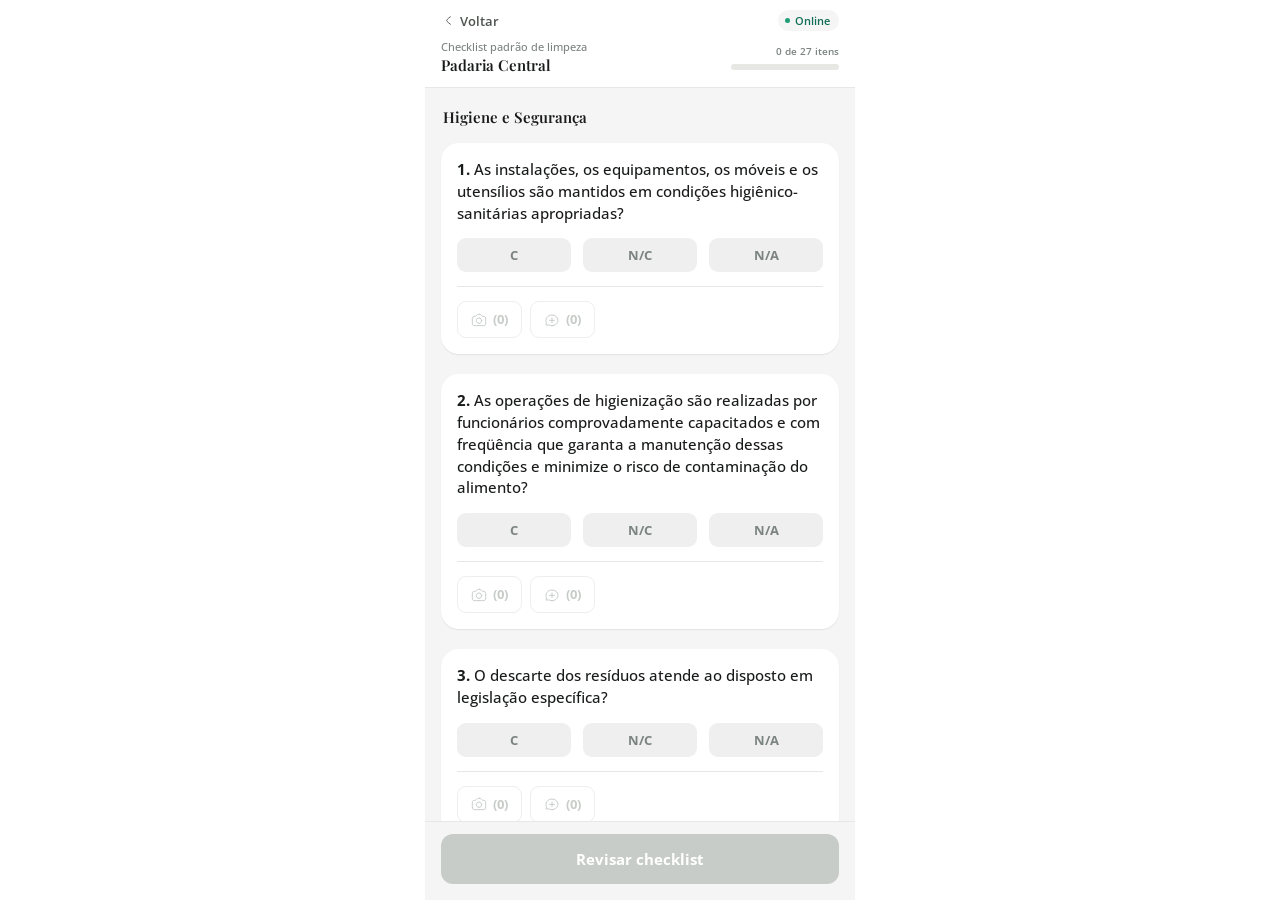
==== checklist.html @ 1e417db9 "Refactor header behavior and styling Refactor header to be an overlay that hides on scroll down and " ====
<!DOCTYPE html>
<html lang="pt-BR">
<head>
<meta charset="UTF-8">
<meta name="viewport" content="width=device-width, initial-scale=1.0, maximum-scale=1.0, user-scalable=no, viewport-fit=cover">
<title>Checklist de inspeção técnica</title>
<link rel="preconnect" href="https://fonts.googleapis.com">
<link href="https://fonts.googleapis.com/css2?family=Open+Sans:wght@400;500;600;700;800&family=Playfair+Display:wght@500;600;700&display=swap" rel="stylesheet">
<style>
  :root{
    --green-900:#0F6E56;
    --green-800:#0F6E56;
    --green-700:#1D9E75;
    --green-600:#1D9E75;
    --green-100:#e3f2ec;
    --green-50:#f5f5f5;
    --red-700:#b3352f;
    --red-100:#fbe4e2;
    --red-50:#fdf2f1;
    --ink-900:#181b19;
    --ink-700:#4d534f;
    --ink-500:#7c8480;
    --ink-300:#c7ccc8;
    --line:#e7e8e4;
    --paper:#f5f5f5;
    --card:#ffffff;
    --radius-lg:18px;
    --radius-md:12px;
    --radius-sm:9px;
    --shadow-card:0 1px 2px rgba(24,27,25,0.05), 0 1px 1px rgba(24,27,25,0.03);
  }
  *{box-sizing:border-box;}
  html,body{ height:100%; }
  body{
    margin:0;
    background:#ffffff;
    font-family:'Open Sans',sans-serif;
    color:var(--ink-900);
    display:flex;
    justify-content:center;
  }
  svg.icon{ display:block; flex-shrink:0; }
  button{ font-family:'Open Sans',sans-serif; cursor:pointer; }

  .app{
    width:100%;
    max-width:430px;
    height:100dvh;
    background:var(--paper);
    display:flex;
    flex-direction:column;
    position:relative;
    overflow:hidden;
  }

  /* ---------- header: cabeçalho único, em overlay sobre a área rolável.
     Esconde (desliza pra fora) ao rolar pra baixo, reaparece ao rolar pra
     cima ou perto do topo. Por ser overlay (não um item do flexbox), quando
     ele soma, a área de perguntas ganha aquele espaço de volta de verdade —
     não é só um efeito visual. O preenchimento (padding-top) da área rolável
     é ajustado via JS pra bater com a altura real do cabeçalho. ---------- */
  .header{
    position:absolute; top:0; left:0; right:0; z-index:15;
    background:var(--card); border-bottom:1px solid var(--line);
    padding:calc(env(safe-area-inset-top, 0px) + 10px) 16px 12px;
    transform:translateY(0);
    transition:transform .25s ease;
  }
  .header.hidden{ transform:translateY(-100%); }
  .header-top{ display:flex; align-items:center; justify-content:space-between; margin-bottom:8px; }
  .back{ display:flex; align-items:center; gap:4px; font-size:13px; font-weight:600; color:var(--ink-700); }
  .status{ display:flex; align-items:center; gap:5px; background:var(--green-50); padding:3px 9px 3px 7px; border-radius:100px; font-size:11px; font-weight:600; color:var(--green-800); }
  .dot{ width:5px; height:5px; border-radius:50%; background:var(--green-600); }
  .header-title-row{ display:flex; align-items:center; justify-content:space-between; gap:14px; }
  .header-title-col{ min-width:0; }
  .header-meta{ font-size:11px; color:var(--ink-500); margin:0 0 1px; font-weight:500; }
  .header-client{ font-family:'Playfair Display',serif; font-size:15px; font-weight:600; margin:0; letter-spacing:-0.1px; color:var(--ink-900); white-space:nowrap; overflow:hidden; text-overflow:ellipsis; }
  .header-progress-col{ width:108px; flex-shrink:0; display:flex; flex-direction:column; align-items:flex-end; gap:6px; }
  .progress-label{ font-size:10px; font-weight:600; color:var(--ink-500); white-space:nowrap; }
  .progress-track{ width:100%; height:6px; border-radius:100px; background:var(--line); overflow:hidden; }
  .progress-fill{ height:100%; border-radius:100px; background:var(--green-600); transition:width .35s ease; }

  /* ---------- body (scroll area) ---------- */
  .body{ flex:1; overflow-y:auto; padding:16px 16px 24px; -webkit-overflow-scrolling:touch; scroll-behavior:smooth; }

  /* ---------- cabeçalho de tópico/categoria ---------- */
  .category-header{
    display:flex; align-items:center; gap:8px;
    font-family:'Playfair Display',serif; font-size:15px; font-weight:600; color:var(--ink-900);
    margin:36px 2px 16px;
    padding-top:22px;
    border-top:1px solid var(--line);
    scroll-margin-top:16px;
  }
  .category-header:first-child{ margin-top:12px; padding-top:0; border-top:none; }
  .category-dot{ width:6px; height:6px; border-radius:50%; background:var(--green-600); flex-shrink:0; }
  .category-count{ margin-left:auto; font-size:11.5px; font-weight:600; color:var(--ink-500); }

  /* ---------- question card ---------- */
  .q-card{ background:var(--card); border-radius:var(--radius-lg); box-shadow:var(--shadow-card); margin-bottom:20px; padding:16px; scroll-margin-top:14px; transition:box-shadow .2s ease; }
  .q-card.answered{ box-shadow:0 1px 2px rgba(24,27,25,0.05), 0 1px 1px rgba(24,27,25,0.03); }
  .q-text{ font-size:14.5px; font-weight:500; line-height:1.5; margin:0 0 14px; color:var(--ink-900); }
  .q-text b{ font-weight:700; }

  .answer-row{ display:flex; gap:12px; margin-bottom:14px; }
  .answer-btn{
    flex:1; border:none; border-radius:var(--radius-sm); background:#EFEFEF; color:var(--ink-500);
    font-size:13px; font-weight:700; padding:8px 6px; text-align:center; transition:background .15s ease, color .15s ease;
  }
  .answer-btn:active{ opacity:.85; }
  .answer-btn.selected.ans-c{ background:var(--green-600); color:#fff; }
  .answer-btn.selected.ans-nc{ background:var(--red-700); color:#fff; }
  .answer-btn.selected.ans-na{ background:var(--ink-900); color:#fff; }

  .qa-divider{ border-top:1px solid var(--line); margin-bottom:14px; }

  .qa-actions{ display:flex; align-items:center; gap:8px; }
  .qa-btn{
    display:flex; align-items:center; gap:6px; border:1px solid var(--line); border-radius:var(--radius-sm);
    background:#fff; color:var(--ink-700); padding:9px 13px; font-size:12.5px; font-weight:700;
  }
  .qa-btn:active:not(:disabled){ border-color:var(--green-600); }
  .qa-btn:disabled{ color:var(--ink-300); border-color:#eee; cursor:not-allowed; }
  .qa-btn.active{ border-color:var(--green-600); background:var(--green-50); color:var(--green-800); }
  .qa-btn .qa-pencil{ color:var(--green-700); margin-left:2px; display:flex; align-items:center; }
  .qa-btn.plan-toggle-btn.active{ border-color:var(--green-600); background:var(--green-600); color:#fff; }
  .qa-btn.plan-toggle-btn.active .qa-pencil{ color:#fff; }

  /* ---------- painel de fotos ---------- */
  .photo-panel{ margin-top:14px; }
  .photo-row{ display:flex; align-items:center; gap:8px; flex-wrap:wrap; }
  .photo-add-tile{
    width:56px; height:56px; border-radius:10px; border:1.5px dashed var(--green-600); background:transparent;
    color:var(--green-700); display:flex; align-items:center; justify-content:center; flex-shrink:0;
  }
  .photo-add-tile:active{ background:var(--green-50); }
  .photo-thumb{ width:56px; height:56px; border-radius:10px; position:relative; overflow:hidden; background:linear-gradient(135deg, #cfd8d3, #9fb0a8); display:flex; align-items:center; justify-content:center; color:rgba(255,255,255,0.85); flex-shrink:0; }
  .photo-thumb .remove-photo{ position:absolute; top:3px; right:3px; width:18px; height:18px; border-radius:50%; background:rgba(15,20,18,0.75); border:none; color:#fff; display:flex; align-items:center; justify-content:center; cursor:pointer; padding:0; }

  /* ---------- painel de comentário ---------- */
  .comment-panel{ margin-top:14px; }
  .comment-label{ font-size:13px; font-weight:600; color:var(--ink-900); margin:0 0 8px; }
  .field-wrap{ position:relative; }
  textarea.comment-input{
    width:100%; min-height:110px; resize:vertical; border:1px solid var(--line); border-radius:var(--radius-md);
    padding:14px 16px 50px; font-family:'Open Sans',sans-serif; font-size:14px; line-height:1.5; color:var(--ink-900);
    background:#fff;
  }
  textarea.comment-input::placeholder{ color:var(--ink-500); }
  textarea.comment-input:focus{ outline:none; border-color:var(--green-600); background:var(--green-50); }
  .field-actions-row{ position:absolute; left:10px; right:10px; bottom:10px; display:flex; justify-content:flex-end; }
  .comment-mic-btn{
    width:36px; height:36px; border-radius:50%; border:none; background:#EFEFEF; color:var(--ink-700);
    display:flex; align-items:center; justify-content:center; flex-shrink:0; box-shadow:0 1px 2px rgba(24,27,25,0.08);
  }
  .comment-mic-btn.recording{ background:var(--green-600); color:#fff; animation:pulse 1.1s ease-in-out infinite; }
  @keyframes pulse{ 0%,100%{ box-shadow:0 0 0 0 rgba(29,158,117,.35); } 50%{ box-shadow:0 0 0 7px rgba(29,158,117,0); } }
  .listening{ font-size:12px; color:var(--green-600); margin:8px 2px 0; display:flex; align-items:center; gap:5px; }
  .listening span.wave{ width:5px; height:5px; border-radius:50%; background:var(--green-600); animation:blink 1s infinite ease-in-out; }
  @keyframes blink{ 0%,100%{ opacity:.3; } 50%{ opacity:1; } }

  .comment-actions-row{ display:flex; gap:10px; margin-top:12px; }
  .comment-actions-row button{ flex:1; padding:12px; border-radius:var(--radius-sm); font-size:13.5px; font-weight:700; }
  .comment-clear-btn, .photo-cancel-btn{ border:1px solid var(--line); background:#fff; color:var(--ink-700); }
  .comment-save-btn, .photo-save-btn{ border:none; background:var(--green-600); color:#fff; }
  .comment-save-btn:disabled, .photo-save-btn:disabled{ background:var(--ink-300); cursor:not-allowed; }

  /* ---------- gerar plano de ação (botão com toque de IA) ---------- */
  .plan-generate-link{
    position:relative; display:flex; align-items:center; justify-content:center; gap:8px; width:100%;
    border:1px solid transparent; border-radius:var(--radius-sm);
    background:
      linear-gradient(#fff, #fff) padding-box,
      linear-gradient(120deg, var(--green-600), var(--green-100), var(--green-600)) border-box;
    background-size: 100% 100%, 220% 220%;
    color:var(--green-700); font-size:13.5px; font-weight:700; padding:13px 16px; margin-top:14px;
    animation: ai-border-shift 4s ease-in-out infinite;
  }
  .plan-generate-link:active{
    background:
      linear-gradient(var(--green-50), var(--green-50)) padding-box,
      linear-gradient(120deg, var(--green-600), var(--green-100), var(--green-600)) border-box;
  }
  @keyframes ai-border-shift{
    0%, 100%{ background-position: 0 0, 0% 50%; }
    50%{ background-position: 0 0, 100% 50%; }
  }
  .plan-generate-link .ai-sparkle{
    display:flex; flex-shrink:0; color:var(--green-600);
    animation: ai-sparkle-pulse 1.8s ease-in-out infinite;
  }
  @keyframes ai-sparkle-pulse{
    0%, 100%{ transform:scale(1) rotate(0deg); opacity:1; }
    50%{ transform:scale(1.2) rotate(12deg); opacity:.7; }
  }

  /* ---------- resumo do plano confirmado ---------- */
  .plan-summary{ display:flex; align-items:center; gap:10px; background:var(--card); border:1px solid var(--line); border-radius:var(--radius-md); padding:12px 14px; margin-top:14px; }
  .plan-summary-icon{ width:36px; height:36px; border-radius:10px; background:var(--green-700); color:#fff; display:flex; align-items:center; justify-content:center; flex-shrink:0; }
  .plan-summary-text{ flex:1; min-width:0; }
  .plan-summary-title{ font-size:13.5px; font-weight:700; color:var(--ink-900); margin:0; }
  .plan-summary-desc{ font-size:12px; color:var(--ink-500); font-style:italic; margin:2px 0 0; overflow:hidden; text-overflow:ellipsis; white-space:nowrap; }
  .plan-edit-link{ border:none; background:transparent; color:var(--green-700); font-size:13px; font-weight:700; padding:4px; flex-shrink:0; }

  .empty-hint{ text-align:center; color:var(--ink-500); font-size:13px; padding:40px 20px; line-height:1.6; }

  /* ---------- footer ---------- */
  .footer{ flex-shrink:0; padding:12px 16px calc(env(safe-area-inset-bottom, 0px) + 16px); background:var(--paper); border-top:1px solid var(--line); }
  .review-btn{ width:100%; padding:15px; border:none; border-radius:12px; background:var(--green-900); color:#fff; font-size:15px; font-weight:700; }
  .review-btn:disabled{ background:var(--ink-300); color:#fff; cursor:not-allowed; }

  /* ---------- tela de revisão do checklist ---------- */
  .review-overlay{ position:absolute; inset:0; z-index:20; background:var(--paper); display:flex; flex-direction:column; }
  .review-header{ background:var(--green-900); padding:calc(env(safe-area-inset-top, 0px) + 12px) 16px 14px; flex-shrink:0; }
  .review-header-top{ display:flex; align-items:center; gap:8px; margin-bottom:10px; }
  .review-back{ display:flex; align-items:center; gap:4px; border:none; background:transparent; color:rgba(255,255,255,0.85); font-size:13px; font-weight:600; padding:4px 4px 4px 0; }
  .review-title{ font-family:'Playfair Display',serif; font-size:17px; font-weight:600; color:#fff; margin:0; }
  .review-stats{ display:flex; gap:8px; flex-wrap:nowrap; margin-top:8px; overflow-x:auto; -webkit-overflow-scrolling:touch; scrollbar-width:none; }
  .review-stats::-webkit-scrollbar{ display:none; }
  .review-stat{ background:rgba(255,255,255,0.16); color:#fff; font-size:11px; font-weight:600; padding:4px 9px; border-radius:100px; flex-shrink:0; white-space:nowrap; }
  .review-body{ flex:1; min-height:0; overflow-y:auto; padding:16px; -webkit-overflow-scrolling:touch; }

  .review-unanswered-banner{ display:flex; align-items:center; gap:12px; background:var(--card); color:var(--ink-900); border-radius:var(--radius-md); padding:14px; margin-bottom:24px; box-shadow:var(--shadow-card); }
  .review-unanswered-banner .banner-icon{ width:34px; height:34px; border-radius:50%; background:var(--green-50); color:var(--green-700); display:flex; align-items:center; justify-content:center; flex-shrink:0; }
  .review-unanswered-banner .banner-text{ flex:1; min-width:0; }
  .review-unanswered-banner .banner-title{ font-size:13.5px; font-weight:400; color:var(--ink-900); margin:0 0 2px; line-height:1.4; }
  .review-unanswered-banner .banner-link{ border:none; background:transparent; color:var(--green-700); font-weight:700; font-size:12.5px; padding:0; text-decoration:underline; }

  .review-card{ background:var(--card); border-radius:var(--radius-lg); box-shadow:var(--shadow-card); padding:18px 18px; margin-bottom:18px; cursor:pointer; transition:box-shadow .15s ease; }
  .review-card:active{ box-shadow:none; }
  .review-card.review-card-unanswered{ box-shadow:none; background:#eef0ee; }
  .review-card.review-card-unanswered .review-q-text{ color:var(--ink-500); }
  .review-card-top{ display:flex; align-items:flex-start; justify-content:space-between; gap:10px; }
  .review-q-text{ font-size:13.5px; font-weight:500; line-height:1.5; color:var(--ink-900); margin:0; flex:1; min-width:0; }
  .review-q-text b{ font-weight:700; }
  .review-q-text.clamp{
    display:-webkit-box;
    -webkit-line-clamp:2;
    -webkit-box-orient:vertical;
    overflow:hidden;
  }
  .review-badge{ font-size:11px; font-weight:700; padding:4px 10px; border-radius:100px; flex-shrink:0; white-space:nowrap; }
  .review-badge-c{ background:var(--green-600); color:#fff; }
  .review-badge-nc{ background:var(--red-700); color:#fff; }
  .review-badge-na{ background:var(--ink-900); color:#fff; }
  .review-badge-none{ background:var(--ink-300); color:#fff; }
  .review-photo-row{ display:flex; gap:6px; margin-top:10px; flex-wrap:wrap; }
  .review-photo-thumb{ width:44px; height:44px; border-radius:8px; background-size:cover; background-position:center; flex-shrink:0; }
  .review-comment-text{ font-size:12.5px; color:var(--ink-700); font-style:italic; margin:10px 0 0; line-height:1.5; }
  .review-plan-missing{ margin-top:10px; padding:10px 12px; background:var(--green-50); border-radius:var(--radius-sm); font-size:12.5px; color:var(--ink-700); }

  .review-footer{ padding:12px 16px calc(env(safe-area-inset-bottom, 0px) + 14px); border-top:1px solid var(--line); background:var(--card); flex-shrink:0; }
  .review-generate-btn{ width:100%; padding:15px; border:none; border-radius:12px; background:var(--green-700); color:#fff; font-size:15px; font-weight:700; display:flex; align-items:center; justify-content:center; gap:8px; }

  /* ---------- loading do plano de ação / relatório ---------- */
  .plan-loading{ display:flex; align-items:center; gap:9px; margin-top:14px; padding:14px 16px; background:#fff; border:1px solid var(--line); border-radius:var(--radius-md); }
  .plan-loading .spinner{ width:15px; height:15px; flex-shrink:0; border-radius:50%; border:2px solid var(--green-100); border-top-color:var(--green-600); animation:spin .8s linear infinite; }
  .plan-loading .sparkle{ display:flex; flex-shrink:0; color:var(--green-600); }
  .plan-loading span{ font-size:13.5px; font-weight:600; color:var(--green-800); }
  @keyframes spin{ to{ transform:rotate(360deg); } }

  /* ---------- bottom sheet do plano de ação (reaproveitado) ---------- */
  .sheet-overlay{ position:absolute; inset:0; background:rgba(10,20,15,0.45); display:flex; align-items:flex-end; z-index:30; }
  .sheet-panel{ background:var(--card); width:100%; max-height:86%; border-radius:20px 20px 0 0; display:flex; flex-direction:column; box-shadow:0 -6px 28px rgba(0,0,0,0.18); animation:sheet-up .22s ease-out; overflow:hidden; }
  @keyframes sheet-up{ from{ transform:translateY(28px); opacity:.5; } to{ transform:translateY(0); opacity:1; } }
  .sheet-handle{ width:36px; height:4px; background:rgba(255,255,255,0.4); border-radius:2px; margin:0 auto 12px; flex-shrink:0; }
  .sheet-header{ display:flex; flex-direction:column; padding:10px 16px 16px; background:var(--green-900); flex-shrink:0; }
  .sheet-header-row{ display:flex; align-items:flex-start; justify-content:space-between; }
  .sheet-header-actions{ display:flex; align-items:center; gap:6px; flex-shrink:0; }
  .sheet-title-wrap{ display:flex; align-items:center; gap:10px; min-width:0; }
  .sheet-title-col{ min-width:0; }
  .sheet-title{ font-family:'Playfair Display',serif; font-weight:600; font-size:16px; color:#fff; margin:0; }
  .sheet-icon-box{ display:flex; align-items:center; justify-content:center; color:#fff; flex-shrink:0; }
  .sheet-q-sub{ font-size:12px; color:rgba(255,255,255,0.78); margin:4px 0 0; overflow:hidden; text-overflow:ellipsis; white-space:nowrap; }
  .sheet-close{ border:none; background:rgba(255,255,255,0.18); color:#fff; width:32px; height:32px; border-radius:50%; display:flex; align-items:center; justify-content:center; flex-shrink:0; }
  .sheet-close:active{ background:rgba(255,255,255,0.3); }
  .sheet-delete-btn{ border:none; background:var(--red-50); color:var(--red-700); width:32px; height:32px; border-radius:50%; display:flex; align-items:center; justify-content:center; flex-shrink:0; }
  .sheet-delete-btn:active{ background:var(--red-100); }
  .sheet-steps{ display:flex; align-items:center; padding:14px 16px 4px; flex-shrink:0; }
  .sheet-back-row{ padding:10px 16px 0; flex-shrink:0; }
  .step-content{ animation: step-fade-in .28s ease; }
  @keyframes step-fade-in{
    from{ opacity:0; transform:translateX(10px); }
    to{ opacity:1; transform:translateX(0); }
  }
  .step-circle{
    width:20px; height:20px; border-radius:50%; flex-shrink:0; display:flex; align-items:center; justify-content:center;
    border:2px solid var(--line); background:#fff; color:transparent; transition:all .2s ease;
  }
  .step-circle.current{ border-color:var(--green-600); }
  .step-circle.current::after{ content:''; width:8px; height:8px; border-radius:50%; background:var(--green-600); }
  .step-circle.done{ border-color:var(--green-600); background:var(--green-600); color:#fff; }
  .step-connector{ flex:1; height:2px; background:var(--line); margin:0 4px; }
  .step-connector.done{ background:var(--green-600); }
  .sheet-body{ padding:16px; overflow-y:auto; -webkit-overflow-scrolling:touch; }
  .sheet-footer{ padding:12px 16px calc(env(safe-area-inset-bottom, 0px) + 12px); border-top:1px solid var(--line); flex-shrink:0; background:var(--card); }

  .sheet-loading{ display:flex; flex-direction:column; align-items:center; gap:14px; padding:36px 20px 24px; text-align:center; }
  .sheet-loading .spinner-lg{ width:28px; height:28px; border-radius:50%; border:3px solid var(--green-100); border-top-color:var(--green-600); animation:spin .8s linear infinite; }
  .sheet-loading p{ font-size:13.5px; color:var(--ink-700); margin:0; line-height:1.5; }
  .report-loading{ flex:1; display:flex; flex-direction:column; align-items:center; justify-content:center; gap:14px; text-align:center; }
  .report-loading .spinner-lg{ width:28px; height:28px; border-radius:50%; border:3px solid var(--green-100); border-top-color:var(--green-600); animation:spin .8s linear infinite; }
  .report-loading p{ font-size:13.5px; color:var(--ink-700); margin:0; }

  .plan-field{ margin-bottom:16px; }
  .plan-label{ display:block; font-size:12.5px; font-weight:600; color:var(--ink-700); margin-bottom:6px; }
  .plan-field-label-row{ display:flex; align-items:center; justify-content:space-between; gap:8px; margin-bottom:6px; }
  .plan-field-label-row .plan-label{ margin-bottom:0; }
  .plan-ai-badge{ display:inline-flex; align-items:center; gap:4px; font-size:10px; font-weight:600; color:var(--green-700); background:var(--green-50); padding:5px 11px; border-radius:100px; white-space:nowrap; flex-shrink:0; }
  .plan-ai-badge svg{ flex-shrink:0; }
  .plan-ai-badge.edited{ color:var(--ink-500); background:#EFEFEF; }
  textarea.plan-input{ width:100%; min-height:96px; resize:vertical; border:1px solid var(--line); border-radius:var(--radius-md); padding:12px 14px; font-family:'Open Sans',sans-serif; font-size:14px; line-height:1.6; color:var(--ink-900); background:#fff; transition:background .15s ease, border-color .15s ease; }
  textarea.plan-input.ai-suggested{ background:var(--green-50); }
  textarea.plan-input:focus{ outline:none; border-color:var(--green-600); }
  .plan-restore{ display:inline-flex; align-items:center; gap:5px; border:none; background:transparent; color:var(--green-700); font-size:12.5px; font-weight:700; padding:0; margin:-8px 0 16px; }
  /* ---------- seletor "quem será responsável" (etapa 2 do plano de ação) ---------- */
  /* ---------- select "quem será responsável" (etapa 2 do plano de ação) ---------- */
  .plan-select-wrap{ position:relative; }
  .plan-select{
    width:100%; appearance:none; -webkit-appearance:none; -moz-appearance:none;
    border:1px solid var(--line); border-radius:14px; background:#fff;
    padding:14px 42px 14px 16px; font-family:'Open Sans',sans-serif; font-size:14px;
    color:var(--ink-900); font-weight:500; cursor:pointer;
  }
  .plan-select:required:invalid{ color:var(--ink-500); }
  .plan-select:focus{ outline:none; border-color:var(--green-600); }
  .plan-select-chevron{ position:absolute; right:14px; top:50%; transform:translateY(-50%); pointer-events:none; color:var(--ink-700); display:flex; }

  .plan-dates{ display:flex; flex-direction:column; gap:12px; margin-bottom:2px; }
  .plan-date-field{ width:100%; }
  .date-input-wrap{ position:relative; width:100%; }
  input.date-input{ width:100%; box-sizing:border-box; height:44px; border:1px solid var(--line); border-radius:var(--radius-sm); padding:0 40px 0 12px; background:#fff; font-family:'Open Sans',sans-serif; font-size:14px; color:var(--ink-900); }
  input.date-input::placeholder{ color:var(--ink-500); }
  input.date-input:focus{ outline:none; border-color:var(--green-600); }
  .date-input-wrap svg{ position:absolute; right:12px; top:50%; transform:translateY(-50%); color:var(--ink-500); pointer-events:none; }
  .plan-warning{ font-size:12px; color:var(--red-700); margin:10px 0 0; }
  .plan-btn{ width:100%; padding:12px; border-radius:var(--radius-sm); font-size:13.5px; font-weight:700; border:1px solid var(--line); background:#fff; color:var(--ink-700); }
  .plan-btn.plan-confirm{ border:none; background:var(--green-600); color:#fff; }
  .plan-btn:disabled{ opacity:.45; cursor:not-allowed; }
  .plan-actions-row{ display:flex; align-items:center; gap:10px; }
  .plan-actions-row .plan-btn{ width:auto; flex:1; }
  .plan-actions-row .step-back-link{ flex:0 0 auto; }
  .plan-btn.plan-delete{ display:flex; align-items:center; justify-content:center; gap:6px; border:1px solid var(--red-700); color:var(--red-700); background:transparent; }
  .plan-btn.plan-delete:active{ background:transparent; }
  .step-back-link{ display:flex; align-items:center; gap:4px; border:none; background:transparent; color:var(--ink-700); font-size:13px; font-weight:600; padding:11px 4px; flex-shrink:0; }

  /* ---------- modal genérico ---------- */
  .modal-overlay{ position:absolute; inset:0; background:rgba(10,20,15,0.45); display:flex; align-items:center; justify-content:center; padding:20px; z-index:45; }
  .modal-card{ background:var(--card); border-radius:var(--radius-lg); padding:20px; width:100%; max-width:320px; }
  .modal-title{ font-family:'Playfair Display',serif; font-size:16px; font-weight:700; margin:0 0 8px; }
  .modal-text{ font-size:13.5px; color:var(--ink-700); line-height:1.5; margin:0 0 18px; }
  .modal-actions{ display:flex; gap:10px; }
  .modal-actions button{ flex:1; padding:11px; border-radius:var(--radius-sm); font-size:13.5px; font-weight:700; border:1px solid var(--line); background:#fff; color:var(--ink-700); }
  .modal-actions .btn-danger{ border:none; background:var(--red-700); color:#fff; }

  /* ---------- modal de itens pendentes (bottom sheet, mesmo padrão do sheet de plano de ação) ---------- */
  .pending-overlay{ position:absolute; inset:0; background:rgba(10,20,15,0.45); display:flex; align-items:flex-end; justify-content:center; z-index:50; }
  .pending-card{ background:var(--card); width:100%; border-radius:22px 22px 0 0; padding:20px; box-shadow:0 -6px 28px rgba(0,0,0,0.18); animation:sheet-up .22s ease-out; }
  .pending-list-wrap{ max-height:180px; overflow-y:auto; margin:0 0 16px; border:1px solid var(--line); border-radius:var(--radius-sm); -webkit-overflow-scrolling:touch; }
  .pending-list-item{ padding:10px 12px; border-bottom:1px solid var(--line); font-size:12.5px; line-height:1.45; color:var(--ink-700); }
  .pending-list-item:last-child{ border-bottom:none; }
  .pending-list-item b{ color:var(--ink-900); font-weight:700; }
  .pending-actions{ display:flex; flex-direction:column; gap:8px; }
  .pending-actions button{ width:100%; padding:13px; border-radius:var(--radius-sm); font-size:13.5px; font-weight:700; display:flex; align-items:center; justify-content:center; gap:6px; }
  .pending-fill-btn{ border:1px solid var(--line); background:transparent; color:var(--ink-700); }
  .pending-na-btn{ border:none; background:var(--green-700); color:#fff; }


  /* =====================================================================
     PRÉVIA DO RELATÓRIO — preenchida dinamicamente a partir de "questions"
     ===================================================================== */
  /* IMPORTANTE: #report-root é uma div permanente no HTML (existe mesmo vazia).
     Por isso o estilo de "tela cheia" fica numa CLASSE (.report-shell) que só existe
     quando o JS injeta o conteúdo — se estilizássemos o #report-root diretamente,
     ele cobriria a tela com um fundo sólido mesmo estando vazio (foi exatamente
     esse bug que deixava a tela em branco). */
  #report-root .report-shell{ position:absolute; inset:0; z-index:30; background:#eeeeec; display:flex; flex-direction:column; }
  #report-root .report-topbar{
    flex-shrink:0; background:#0F6E56;
    padding:calc(env(safe-area-inset-top, 0px) + 12px) 16px 14px;
  }
  #report-root .report-topbar-top{ display:flex; align-items:center; gap:8px; margin-bottom:10px; }
  #report-root .report-back{ display:flex; align-items:center; gap:4px; border:none; background:transparent; color:rgba(255,255,255,0.85); font-size:13px; font-weight:600; padding:4px 4px 4px 0; }
  #report-root .report-topbar-title{ font-family:'Playfair Display',serif; font-size:17px; font-weight:600; color:#fff; margin:0; }

  /* ---- barra de escolha de páginas opcionais do relatório ---- */
  #report-root .r-page-toggle{ position:absolute; top:16px; right:16px; display:flex; align-items:center; gap:6px; border:none; background:transparent; padding:0; cursor:pointer; z-index:2; }
  #report-root .r-page-toggle-box{ width:20px; height:20px; border-radius:6px; border:1.5px solid #c7ccc8; background:#fff; display:flex; align-items:center; justify-content:center; flex-shrink:0; }
  #report-root .r-page-toggle.checked .r-page-toggle-box{ background:#1D9E75; border-color:#1D9E75; }
  #report-root .r-page-toggle-label{ font-size:9.5px; font-weight:700; color:#4d534f; white-space:nowrap; }
  #report-root .r-page-excluded{ opacity:.42; }
  /* min-height:0 é essencial aqui: sem isso, um filho flex:1 com overflow-y:auto não
     rola de verdade — ele simplesmente cresce além da tela, empurrando a barra de
     baixo (e a seção de assinaturas) para fora da área visível. Foi esse o bug que
     fazia a prévia "sumir" com checklists grandes. */
  #report-root .report-pages{ flex:1; min-height:0; overflow-y:auto; -webkit-overflow-scrolling:touch; padding:20px 12px 100px; display:flex; flex-direction:column; align-items:center; gap:20px; }
  #report-root .report-bottombar{
    flex-shrink:0; padding:12px 16px calc(env(safe-area-inset-bottom, 0px) + 14px); background:#fff; border-top:1px solid #e4e6e2;
    display:flex; gap:10px;
  }
  #report-root .report-bottombar button{ flex:1; padding:14px; border-radius:12px; font-size:14px; font-weight:700; border:none; display:flex; align-items:center; justify-content:center; gap:8px; }
  #report-root .report-finalize-btn{ background:var(--green-700); color:#fff; }

  #report-root .r-page{
    width:100%; max-width:400px; background:#fff; border-radius:16px; box-shadow:0 1px 3px rgba(0,0,0,0.10);
    padding:22px 18px; position:relative;
  }
  #report-root .r-num{ font-family:'Open Sans',sans-serif; font-weight:800; font-variant-numeric:lining-nums tabular-nums; }

  #report-root .r-topband{ display:flex; align-items:center; justify-content:space-between; }
  #report-root .r-consult-name{ font-size:11.5px; font-weight:700; color:#181b19; margin:0; }
  #report-root .r-consult-sub{ font-size:10px; color:#7c8480; margin:2px 0 0; }
  #report-root .r-brand{ display:flex; align-items:center; gap:6px; }
  #report-root .r-brand-word{ font-family:'Playfair Display',serif; font-weight:700; font-size:14px; color:#181b19; }

  #report-root .r-eyebrow{ font-size:10.5px; font-weight:700; letter-spacing:1px; color:#1D9E75; margin:24px 0 10px; }
  #report-root .r-title{ font-family:'Playfair Display',serif; font-size:21px; font-weight:600; line-height:1.24; margin:0 0 22px; color:#181b19; }

  #report-root .r-meta-grid{ display:flex; flex-wrap:wrap; gap:16px 28px; margin-bottom:22px; }
  #report-root .r-meta-item .k{ font-size:10px; color:#7c8480; font-weight:600; margin:0 0 3px; }
  #report-root .r-meta-item .v{ font-size:12px; font-weight:700; color:#181b19; margin:0; }

  #report-root .r-summary{ display:flex; gap:8px; margin-bottom:18px; flex-wrap:wrap; }
  #report-root .r-summary-card{ flex:1; min-width:68px; border:1px solid #e4e6e2; border-radius:12px; padding:14px 6px; text-align:center; }
  #report-root .r-summary-card .num{ font-size:20px; margin:0 0 3px; display:block; }
  #report-root .r-summary-card .lbl{ font-size:9.5px; color:#7c8480; font-weight:600; }
  #report-root .r-summary-card.tot .num{ color:#181b19; }
  #report-root .r-summary-card.ok .num{ color:#1D9E75; }
  #report-root .r-summary-card.nc .num{ color:#c0392b; }
  #report-root .r-summary-card.pct{ background:#0F6E56; border-color:#0F6E56; }
  #report-root .r-summary-card.pct .num{ color:#fff; }
  #report-root .r-summary-card.pct .lbl{ color:rgba(255,255,255,0.75); }

  #report-root .r-chart-box{ border:1px solid #e4e6e2; border-radius:12px; padding:16px; margin-bottom:14px; }
  #report-root .r-chart-box h4{ font-size:11px; letter-spacing:.2px; color:#181b19; font-weight:700; margin:0 0 14px; }
  #report-root .r-pie-row{ display:flex; flex-direction:column; align-items:center; gap:14px; }
  #report-root .r-pie-legend{ display:flex; flex-wrap:wrap; justify-content:center; gap:7px 14px; }
  #report-root .r-pie-legend-item{ display:flex; align-items:center; gap:6px; font-size:10.5px; color:#4d534f; font-weight:600; white-space:nowrap; }
  #report-root .r-pie-legend-item .dot{ width:8px; height:8px; border-radius:2px; flex-shrink:0; }
  #report-root .r-pie-legend-item b{ color:#181b19; font-weight:800; margin-left:2px; }

  #report-root .r-bar-list{ display:flex; flex-direction:column; gap:11px; }
  #report-root .r-bar-row{ display:flex; flex-direction:column; gap:5px; }
  #report-root .r-bar-head{ display:flex; align-items:baseline; justify-content:space-between; gap:10px; }
  #report-root .r-bar-head .cat-label{ font-size:11px; font-weight:600; color:#181b19; line-height:1.25; margin:0; }
  #report-root .r-bar-head .bar-pct{ font-size:11px; font-weight:800; color:#181b19; flex-shrink:0; }
  #report-root .r-bar-track{ width:100%; height:6px; border-radius:3px; background:#e4e6e2; overflow:hidden; }
  #report-root .r-bar-fill{ height:100%; border-radius:3px; background:#1D9E75; }

  #report-root .r-footer{ margin-top:20px; padding-top:14px; border-top:1px solid #e4e6e2; display:flex; flex-direction:column; gap:4px; }
  #report-root .r-footer-tag{ font-size:9px; color:#7c8480; letter-spacing:.3px; }
  #report-root .r-footer-tag b{ color:#181b19; font-weight:700; }

  #report-root .r-section-title{ font-family:'Playfair Display',serif; font-size:16px; font-weight:600; margin:0 0 18px; color:#181b19; }
  #report-root .r-category-title{ font-family:'Playfair Display',serif; font-size:13px; font-weight:600; color:#181b19; margin:26px 0 14px; display:flex; align-items:center; gap:8px; }
  #report-root .r-category-title:first-of-type{ margin-top:0; }
  #report-root .r-category-title::after{ content:''; flex:1; height:1px; background:#e4e6e2; }

  #report-root .r-intro{ font-size:12px; color:#4d534f; line-height:1.6; margin:0 0 20px; }

  #report-root .r-item{ padding:18px 0 4px; }
  #report-root .r-item + .r-item{ border-top:1px solid #e4e6e2; padding-top:18px; }
  #report-root .r-item-text{ font-size:12px; line-height:1.55; margin:0; color:#181b19; font-weight:500; }
  #report-root .r-nc-label{ font-size:9.5px; font-weight:700; color:#c0392b; text-transform:uppercase; letter-spacing:.4px; margin:0 0 5px; }
  #report-root .r-item-comment{ font-size:11px; font-style:italic; color:#4d534f; margin:12px 0 0; padding-left:10px; border-left:2px solid #e4e6e2; }
  #report-root .r-item-photos{ display:flex; gap:7px; margin-top:12px; flex-wrap:wrap; }
  #report-root .r-item-photos .ph{ width:52px; height:52px; border-radius:8px; background-size:cover; background-position:center; border:1px solid #e4e6e2; flex-shrink:0; }

  #report-root .r-plan-box{ margin-top:14px; padding-top:14px; border-top:1px solid #e4e6e2; display:flex; gap:10px; }
  #report-root .r-plan-rail{ width:3px; border-radius:2px; background:#1D9E75; flex-shrink:0; }
  #report-root .r-plan-content{ flex:1; min-width:0; }
  #report-root .r-plan-label{ font-size:9.5px; font-weight:700; color:#0F6E56; text-transform:uppercase; letter-spacing:.4px; margin:0 0 9px; }
  #report-root .r-plan-row{ font-size:11px; margin-bottom:8px; line-height:1.5; color:#4d534f; }
  #report-root .r-plan-row:last-child{ margin-bottom:0; }
  #report-root .r-plan-row .lbl{ font-weight:700; color:#181b19; }
  #report-root .r-plan-dates-row{ display:flex; gap:22px; margin-top:11px; flex-wrap:wrap; }

  #report-root .r-check-legend{ display:flex; gap:16px; margin-bottom:18px; padding-bottom:14px; border-bottom:1px solid #e4e6e2; flex-wrap:wrap; }
  #report-root .r-check-legend-item{ display:flex; align-items:center; gap:6px; font-size:10px; color:#4d534f; font-weight:600; }
  #report-root .r-check-row{ display:flex; align-items:center; justify-content:space-between; gap:12px; padding:11px 0; border-bottom:1px solid #e4e6e2; }
  #report-root .r-check-row:last-child{ border-bottom:none; }
  #report-root .r-check-row-text{ font-size:11px; line-height:1.5; color:#181b19; margin:0; flex:1; }
  #report-root .r-check-status{ width:18px; height:18px; border-radius:50%; display:flex; align-items:center; justify-content:center; flex-shrink:0; }
  #report-root .r-check-status.ok{ background:#1D9E75; }
  #report-root .r-check-status.nc{ background:#c0392b; }
  #report-root .r-check-status.na{ background:#7c8480; }
  #report-root .r-check-status.legend-size{ width:14px; height:14px; }

  #report-root .r-sig-block{ margin-top:16px; }
  #report-root .r-sig-block + .r-sig-block{ margin-top:22px; padding-top:18px; border-top:1px solid #e4e6e2; }
  #report-root .r-sig-heading{ font-size:11px; font-weight:700; color:#181b19; margin:0 0 10px; }
  #report-root .r-sig-preview{ font-family:'Playfair Display',serif; font-style:italic; font-size:17px; color:#181b19; border-bottom:1px solid #c7ccc8; padding-bottom:5px; margin-bottom:8px; min-height:22px; }
  /* linha em branco reservada pra assinatura feita fora do app (ClickSign, gov.br etc.) —
     diferente da assinatura da consultora, aqui NÃO renderizamos o nome como se já estivesse assinado */
  #report-root .r-sig-blank-line{ height:36px; border-bottom:1px solid #c7ccc8; margin-bottom:8px; }
  #report-root .r-sig-printed-name{ font-size:12.5px; font-weight:700; color:#181b19; margin:0 0 10px; }
  #report-root .r-sig-printed-name.placeholder{ color:#7c8480; font-weight:600; font-style:italic; }
  #report-root .r-sig-input{ width:100%; border:1px solid #e4e6e2; border-radius:9px; padding:10px 12px; font-family:'Open Sans',sans-serif; font-size:13px; color:#181b19; margin-bottom:6px; }
  #report-root .r-sig-input:focus{ outline:none; border-color:#1D9E75; }
  #report-root .r-sig-role{ font-size:10px; color:#7c8480; margin:0; }
  #report-root .r-sig-toggle-row{ display:flex; gap:8px; margin-bottom:12px; }
  #report-root .r-sig-toggle-btn{ flex:1; border:1px solid #e4e6e2; border-radius:9px; background:#fff; color:#4d534f; font-size:12px; font-weight:700; padding:9px; }
  #report-root .r-sig-toggle-btn.selected{ border-color:#0F6E56; background:#0F6E56; color:#fff; }

  #report-root .r-empty-attention{ text-align:center; color:#7c8480; font-size:12.5px; padding:30px 10px; line-height:1.6; }

  /* card de assinaturas — visualmente é só mais um "cartão" na rolagem, igual às páginas do relatório */
  #report-root .report-sig-card{ width:100%; max-width:400px; background:#fff; border-radius:16px; padding:20px 18px; box-shadow:0 1px 3px rgba(0,0,0,0.08); }
  #report-root .report-sig-card-title{ font-family:'Playfair Display',serif; font-size:15px; font-weight:600; color:#181b19; margin:0 0 4px; }
  #report-root .report-sig-card-sub{ font-size:11.5px; color:#7c8480; margin:0 0 18px; line-height:1.5; }

  /* ---- tela "visita finalizada" ---- */
  #finalized-root .finalized-shell{
    position:absolute; inset:0; z-index:55; background:#fff;
    display:flex; flex-direction:column; align-items:center; justify-content:center;
    padding:32px 28px calc(env(safe-area-inset-bottom, 0px) + 24px); text-align:center;
  }
  #finalized-root .finalized-icon{ width:72px; height:72px; border-radius:50%; background:var(--green-50); color:var(--green-700); display:flex; align-items:center; justify-content:center; margin-bottom:22px; }
  #finalized-root .finalized-title{ font-family:'Playfair Display',serif; font-size:21px; font-weight:600; color:var(--ink-900); margin:0 0 10px; }
  #finalized-root .finalized-text{ font-size:13.5px; color:var(--ink-700); line-height:1.6; margin:0 0 32px; max-width:300px; }
  #finalized-root .finalized-actions{ display:flex; flex-direction:column; gap:10px; width:100%; max-width:320px; }
  #finalized-root .finalized-actions button{ width:100%; padding:15px; border-radius:12px; font-size:14.5px; font-weight:700; }
  #finalized-root .finalized-share-btn{ background:var(--green-900); color:#fff; border:none; }
  #finalized-root .pending-fill-btn{ display:flex; align-items:center; justify-content:center; gap:6px; }

</style>
</head>
<body>

<div class="app">
  <div class="header" id="app-header">
    <div class="header-top">
      <div class="back" id="icon-back"></div>
      <div class="status"><span class="dot"></span> Online</div>
    </div>
    <div class="header-title-row">
      <div class="header-title-col">
        <p class="header-meta" id="header-meta">Checklist padrão de limpeza</p>
        <p class="header-client">Padaria Central</p>
      </div>
      <div class="header-progress-col">
        <span class="progress-label" id="progress-label">0 de 0 itens</span>
        <div class="progress-track"><div class="progress-fill" id="progress-fill" style="width:0%"></div></div>
      </div>
    </div>
  </div>

  <div class="body" id="questions-container"></div>

  <div class="footer">
    <button class="review-btn" id="review-btn" disabled>Revisar checklist</button>
  </div>

  <div id="modal-root"></div>
  <div id="sheet-root"></div>
  <div id="review-root"></div>
  <div id="pending-modal-root"></div>
  <div id="report-root"></div>
  <div id="finalize-confirm-root"></div>
  <div id="finalized-root"></div>
  <input type="file" id="photo-file-input" accept="image/*" multiple style="display:none">
</div>

<script>
/* ---------- Hugeicons (stroke-rounded, free core set) ---------- */
function hi(paths, s){
  const inner = paths.map(([tag, attrs]) => {
    const a = Object.entries(attrs)
      .filter(([k]) => k !== 'key')
      .map(([k,v]) => `${k.replace(/[A-Z]/g, m => '-'+m.toLowerCase())}="${v}"`)
      .join(' ');
    return `<${tag} ${a}/>`;
  }).join('');
  return `<svg class="icon" width="${s}" height="${s}" viewBox="0 0 24 24" fill="none">${inner}</svg>`;
}

const ICON = {
  arrowLeft:  (s=18) => hi([["path",{d:"M15 6C15 6 9.00001 10.4189 9 12C8.99999 13.5812 15 18 15 18",stroke:"currentColor",strokeLinecap:"round",strokeLinejoin:"round",strokeWidth:"1.5"}]], s),
  chevronRight:(s=16)=> hi([["path",{d:"M9.00005 6C9.00005 6 15 10.4189 15 12C15 13.5812 9 18 9 18",stroke:"currentColor",strokeLinecap:"round",strokeLinejoin:"round",strokeWidth:"1.5"}]], s),
  chevronDown:(s=16)=> hi([["path",{d:"M18 9C18 9 13.5811 15 12 15C10.4188 15 6 9 6 9",stroke:"currentColor",strokeLinecap:"round",strokeLinejoin:"round",strokeWidth:"1.5"}]], s),
  pencil:     (s=14) => hi([
    ["path",{d:"M15.2141 5.98239L16.6158 4.58063C17.39 3.80646 18.6452 3.80646 19.4194 4.58063C20.1935 5.3548 20.1935 6.60998 19.4194 7.38415L18.0176 8.78591M15.2141 5.98239L6.98023 14.2163C5.93493 15.2616 5.41226 15.7842 5.05637 16.4211C4.70047 17.058 4.3424 18.5619 4 20C5.43809 19.6576 6.94199 19.2995 7.57889 18.9436C8.21579 18.5877 8.73844 18.0651 9.78375 17.0198L18.0176 8.78591M15.2141 5.98239L18.0176 8.78591",stroke:"currentColor",strokeLinecap:"round",strokeLinejoin:"round",strokeWidth:"1.5"}],
    ["path",{d:"M11 20H17",stroke:"currentColor",strokeLinecap:"round",strokeWidth:"1.5"}]
  ], s),
  trash:      (s=16) => hi([
    ["path",{d:"M19.5 5.5L18.8803 15.5251C18.7219 18.0864 18.6428 19.3671 18.0008 20.2879C17.6833 20.7431 17.2747 21.1273 16.8007 21.416C15.8421 22 14.559 22 11.9927 22C9.42312 22 8.1383 22 7.17905 21.4149C6.7048 21.1257 6.296 20.7408 5.97868 20.2848C5.33688 19.3626 5.25945 18.0801 5.10461 15.5152L4.5 5.5",stroke:"currentColor",strokeLinecap:"round",strokeWidth:"1.5"}],
    ["path",{d:"M3 5.5H21M16.0557 5.5L15.3731 4.09173C14.9196 3.15626 14.6928 2.68852 14.3017 2.39681C14.215 2.3321 14.1231 2.27454 14.027 2.2247C13.5939 2 13.0741 2 12.0345 2C10.9688 2 10.436 2 9.99568 2.23412C9.8981 2.28601 9.80498 2.3459 9.71729 2.41317C9.32164 2.7167 9.10063 3.20155 8.65861 4.17126L8.05292 5.5",stroke:"currentColor",strokeLinecap:"round",strokeWidth:"1.5"}],
    ["path",{d:"M9.5 16.5L9.5 10.5",stroke:"currentColor",strokeLinecap:"round",strokeWidth:"1.5"}],
    ["path",{d:"M14.5 16.5L14.5 10.5",stroke:"currentColor",strokeLinecap:"round",strokeWidth:"1.5"}]
  ], s),
  mic:        (s=16) => hi([
    ["path",{d:"M7 6.5C7 4.01472 9.01472 2 11.5 2C13.9853 2 16 4.01472 16 6.5V11.5C16 13.9853 13.9853 16 11.5 16C9.01472 16 7 13.9853 7 11.5V6.5Z",stroke:"currentColor",strokeLinecap:"round",strokeLinejoin:"round",strokeWidth:"1.5"}],
    ["path",{d:"M11.5 19H11.0828C7.57267 19 4.57706 16.4623 4 13M11.5 19H11.9172C15.4273 19 18.4229 16.4623 19 13M11.5 19V22",stroke:"currentColor",strokeLinecap:"round",strokeLinejoin:"round",strokeWidth:"1.5"}]
  ], s),
  camera:     (s=17) => hi([
    ["path",{d:"M12.6974 3.5H11.303C10.5884 3.5 10.2311 3.5 9.91067 3.612C9.71499 3.68039 9.53113 3.77879 9.36568 3.90367C9.09474 4.10816 8.89655 4.40544 8.50018 5C8.29717 5.30453 7.99794 5.75337 7.87867 5.87871C7.58314 6.18927 7.19563 6.39666 6.77329 6.47029C6.60284 6.5 6.41985 6.5 6.05387 6.5C5.07379 6.5 4.58376 6.5 4.18307 6.61342C3.18074 6.89716 2.39734 7.68055 2.1136 8.68289C2.00018 9.08357 2.00018 9.57361 2.00018 10.5537V14.5C2.00018 17.3284 2.00018 18.7426 2.87886 19.6213C3.75754 20.5 5.17176 20.5 8.00018 20.5H16.0002C18.8286 20.5 20.2428 20.5 21.1215 19.6213C22.0002 18.7426 22.0002 17.3284 22.0002 14.5V10.5537C22.0002 9.57361 22.0002 9.08357 21.8868 8.68289C21.603 7.68055 20.8196 6.89716 19.8173 6.61342C19.4166 6.5 18.9266 6.5 17.9465 6.5C17.5805 6.5 17.3975 6.5 17.2271 6.47029C16.8047 6.39666 16.4172 6.18927 16.1217 5.87871C16.0024 5.75336 15.7032 5.30451 15.5002 5C15.1038 4.40544 14.9056 4.10816 14.6347 3.90367C14.4692 3.77879 14.2854 3.68039 14.0897 3.612C13.7693 3.5 13.412 3.5 12.6974 3.5Z",stroke:"currentColor",strokeLinecap:"round",strokeLinejoin:"round",strokeWidth:"1.5"}],
    ["path",{d:"M16.0002 13C16.0002 15.2091 14.2093 17 12.0002 17C9.79104 17 8.00018 15.2091 8.00018 13C8.00018 10.7909 9.79104 9 12.0002 9C14.2093 9 16.0002 10.7909 16.0002 13Z",stroke:"currentColor",strokeLinecap:"round",strokeLinejoin:"round",strokeWidth:"1.5"}]
  ], s),
  plus:       (s=16) => hi([["path",{d:"M12 4V20M20 12H4",stroke:"currentColor",strokeLinecap:"round",strokeLinejoin:"round",strokeWidth:"1.5"}]], s),
  x:          (s=11) => hi([["path",{d:"M18 6L6.00081 17.9992M17.9992 18L6 6.00085",stroke:"currentColor",strokeLinecap:"round",strokeLinejoin:"round",strokeWidth:"1.8"}]], s),
  close:      (s=16) => hi([["path",{d:"M18 6L6.00081 17.9992M17.9992 18L6 6.00085",stroke:"currentColor",strokeLinecap:"round",strokeLinejoin:"round",strokeWidth:"1.5"}]], s),
  check:      (s=12) => hi([["path",{d:"M5 13L9 17L19 7",stroke:"currentColor",strokeLinecap:"round",strokeLinejoin:"round",strokeWidth:"2"}]], s),
  commentAdd: (s=16) => hi([
    ["path",{d:"M12 20.5C16.9706 20.5 21 16.9706 21 12.5C21 8.02944 16.9706 4.5 12 4.5C7.02944 4.5 3 8.02944 3 12.5C3 13.6588 3.20661 14.7683 3.5799 15.7791C3.65975 15.9925 3.68521 16.2196 3.6367 16.4383L3.03935 19.1213C2.94975 19.5252 3.31366 19.8834 3.71751 19.7861L6.24847 19.1783C6.51902 19.1141 6.79916 19.1424 7.05005 19.2571C8.5539 19.9469 10.2404 20.5 12 20.5Z",stroke:"currentColor",strokeLinecap:"round",strokeLinejoin:"round",strokeWidth:"1.5"}],
    ["path",{d:"M12 9V16",stroke:"currentColor",strokeLinecap:"round",strokeWidth:"1.5"}],
    ["path",{d:"M8.5 12.5H15.5",stroke:"currentColor",strokeLinecap:"round",strokeWidth:"1.5"}]
  ], s),
  planIcon:   (s=16) => hi([
    ["path",{d:"M19 12.001V10.6578C19 9.84033 19 9.43158 18.8478 9.06404C18.6955 8.69649 18.4065 8.40746 17.8284 7.8294L13.0919 3.09286C12.593 2.59397 12.3436 2.34453 12.0345 2.19672C11.9702 2.16598 11.9044 2.1387 11.8372 2.11499C11.5141 2.00098 11.1614 2.00098 10.4558 2.00098C7.21082 2.00098 5.58831 2.00098 4.48933 2.88705C4.26731 3.06606 4.06508 3.26829 3.88607 3.49031C3 4.58928 3 6.2118 3 9.45682V14.001C3 17.7722 3 19.6578 4.17157 20.8294C5.34315 22.001 7.22876 22.001 11 22.001H13.0345M12 2.50098V3.00098C12 5.8294 12 7.24362 12.8787 8.1223C13.7574 9.00098 15.1716 9.00098 18 9.00098H18.5",stroke:"currentColor",strokeLinecap:"round",strokeLinejoin:"round",strokeWidth:"1.5"}],
    ["path",{d:"M17.5 15.001L17.7579 15.698C18.0961 16.612 18.2652 17.069 18.5986 17.4024C18.932 17.7357 19.389 17.9048 20.303 18.2431L21 18.501L20.303 18.7589C19.389 19.0971 18.932 19.2662 18.5986 19.5996C18.2652 19.933 18.0961 20.39 17.7579 21.3039L17.5 22.001L17.2421 21.3039C16.9039 20.39 16.7348 19.933 16.4014 19.5996C16.068 19.2662 15.611 19.0971 14.697 18.7589L14 18.501L14.697 18.2431C15.611 17.9048 16.068 17.7357 16.4014 17.4024C16.7348 17.069 16.9039 16.612 17.2421 15.698L17.5 15.001Z",stroke:"currentColor",strokeLinejoin:"round",strokeWidth:"1.5"}]
  ], s),
  sparkles:   (s=13) => hi([
    ["path",{d:"M15 2L15.5387 4.39157C15.9957 6.42015 17.5798 8.00431 19.6084 8.46127L22 9L19.6084 9.53873C17.5798 9.99569 15.9957 11.5798 15.5387 13.6084L15 16L14.4613 13.6084C14.0043 11.5798 12.4202 9.99569 10.3916 9.53873L8 9L10.3916 8.46127C12.4201 8.00431 14.0043 6.42015 14.4613 4.39158L15 2Z",stroke:"currentColor",strokeLinejoin:"round",strokeWidth:"1.5"}],
    ["path",{d:"M7 12L7.38481 13.7083C7.71121 15.1572 8.84275 16.2888 10.2917 16.6152L12 17L10.2917 17.3848C8.84275 17.7112 7.71121 18.8427 7.38481 20.2917L7 22L6.61519 20.2917C6.28879 18.8427 5.15725 17.7112 3.70827 17.3848L2 17L3.70827 16.6152C5.15725 16.2888 6.28879 15.1573 6.61519 13.7083L7 12Z",stroke:"currentColor",strokeLinejoin:"round",strokeWidth:"1.5"}]
  ], s),
  calendar:   (s=18) => hi([
    ["path",{d:"M16 2V6M8 2V6",stroke:"currentColor",strokeLinecap:"round",strokeLinejoin:"round",strokeWidth:"1.5"}],
    ["path",{d:"M13 4H11C7.22876 4 5.34315 4 4.17157 5.17157C3 6.34315 3 8.22876 3 12V14C3 17.7712 3 19.6569 4.17157 20.8284C5.34315 22 7.22876 22 11 22H13C16.7712 22 18.6569 22 19.8284 20.8284C21 19.6569 21 17.7712 21 14V12C21 8.22876 21 6.34315 19.8284 5.17157C18.6569 4 16.7712 4 13 4Z",stroke:"currentColor",strokeLinecap:"round",strokeLinejoin:"round",strokeWidth:"1.5"}],
    ["path",{d:"M3 10H21",stroke:"currentColor",strokeLinecap:"round",strokeLinejoin:"round",strokeWidth:"1.5"}]
  ], s),
  alert:      (s=18) => hi([
    ["path",{d:"M12 8V13",stroke:"currentColor",strokeLinecap:"round",strokeLinejoin:"round",strokeWidth:"1.8"}],
    ["path",{d:"M11.9959 16H12.0049",stroke:"currentColor",strokeLinecap:"round",strokeLinejoin:"round",strokeWidth:"2"}],
    ["path",{d:"M12 22C17.5228 22 22 17.5228 22 12C22 6.47715 17.5228 2 12 2C6.47715 2 2 6.47715 2 12C2 17.5228 6.47715 22 12 22Z",stroke:"currentColor",strokeLinecap:"round",strokeLinejoin:"round",strokeWidth:"1.8"}]
  ], s),
  download:   (s=15) => hi([
    ["path",{d:"M12 3V16M12 16L16 11.625M12 16L8 11.625",stroke:"currentColor",strokeLinecap:"round",strokeLinejoin:"round",strokeWidth:"1.8"}],
    ["path",{d:"M21 15C21 18.7712 21 20.6569 19.8284 21.8284C18.6569 23 16.7712 23 13 23H11C7.22876 23 5.34315 23 4.17157 21.8284C3 20.6569 3 18.7712 3 15",stroke:"currentColor",strokeLinecap:"round",strokeLinejoin:"round",strokeWidth:"1.8"}]
  ], s),
  ok24:       () => `<svg width="11" height="11" viewBox="0 0 24 24" fill="none"><path d="M4 12.5L9.5 18L20 6" stroke="#fff" stroke-width="3.5" stroke-linecap="round" stroke-linejoin="round"/></svg>`,
  nc24:       () => `<svg width="11" height="11" viewBox="0 0 24 24" fill="none"><path d="M5 5L19 19M19 5L5 19" stroke="#fff" stroke-width="3.5" stroke-linecap="round"/></svg>`,
  na24:       () => `<svg width="11" height="11" viewBox="0 0 24 24" fill="none"><path d="M5 12H19" stroke="#fff" stroke-width="3.5" stroke-linecap="round"/></svg>`,
  checkBig:   (s=32) => hi([["path",{d:"M5 13L9 17L19 7",stroke:"currentColor",strokeLinecap:"round",strokeLinejoin:"round",strokeWidth:"2.4"}]], s),
  /* task-done-01-stroke-rounded (Hugeicons) — nota/documento com check, usado na tela "visita finalizada" */
  noteCheck:  (s=32) => hi([
    ["path",{d:"M8 3H13.6C15.8402 3 16.9603 3 17.816 3.43597C18.5686 3.81947 19.1805 4.43139 19.564 5.18404C20 6.03969 20 7.15979 20 9.4V16.6C20 18.8402 20 19.9603 19.564 20.816C19.1805 21.5686 18.5686 22.1805 17.816 22.564C16.9603 23 15.8402 23 13.6 23H10.4C8.15979 23 7.03969 23 6.18404 22.564C5.43139 22.1805 4.81947 21.5686 4.43597 20.816C4 19.9603 4 18.8402 4 16.6V9",stroke:"currentColor",strokeWidth:"1.7",strokeLinecap:"round",strokeLinejoin:"round"}],
    ["path",{d:"M9 12.8L11.3 15L16 10",stroke:"currentColor",strokeWidth:"1.7",strokeLinecap:"round",strokeLinejoin:"round"}]
  ], s),
  mail:       (s=18) => hi([
    ["path",{d:"M2 7.5L10.1649 13.7154C11.2971 14.5795 12.7029 14.5795 13.8351 13.7154L22 7.5",stroke:"currentColor",strokeLinecap:"round",strokeLinejoin:"round",strokeWidth:"1.6"}],
    ["path",{d:"M2 17V7C2 5.34315 3.34315 4 5 4H19C20.6569 4 22 5.34315 22 7V17C22 18.6569 20.6569 20 19 20H5C3.34315 20 2 18.6569 2 17Z",stroke:"currentColor",strokeLinecap:"round",strokeLinejoin:"round",strokeWidth:"1.6"}]
  ], s),
  chat:       (s=18) => hi([
    ["path",{d:"M8 12H8.01M12 12H12.01M16 12H16.01",stroke:"currentColor",strokeLinecap:"round",strokeLinejoin:"round",strokeWidth:"2.2"}],
    ["path",{d:"M3 12C3 7.02944 7.02944 3 12 3C16.9706 3 21 7.02944 21 12C21 16.9706 16.9706 21 12 21C10.4607 21 9.01175 20.6136 7.74469 19.9325L3 21L4.39187 17.0817C3.51156 15.6194 3 13.8747 3 12Z",stroke:"currentColor",strokeLinecap:"round",strokeLinejoin:"round",strokeWidth:"1.6"}]
  ], s),
  link:       (s=18) => hi([
    ["path",{d:"M9 15L15 9",stroke:"currentColor",strokeLinecap:"round",strokeLinejoin:"round",strokeWidth:"1.6"}],
    ["path",{d:"M10.5 6.5L11.6716 5.32843C13.2337 3.76633 15.7663 3.76633 17.3284 5.32843C18.8905 6.89052 18.8905 9.42314 17.3284 10.9852L16.1568 12.1568M13.5 17.5L12.3284 18.6716C10.7663 20.2337 8.23367 20.2337 6.67157 18.6716C5.10948 17.1095 5.10948 14.5769 6.67157 13.0148L7.84315 11.8432",stroke:"currentColor",strokeLinecap:"round",strokeLinejoin:"round",strokeWidth:"1.6"}]
  ], s)
};
document.getElementById('icon-back').innerHTML = ICON.arrowLeft(15) + '<span>Voltar</span>';
document.getElementById('icon-back').style.cursor = 'pointer';
document.getElementById('icon-back').onclick = () => { window.location.href = 'index.html'; };

/* ---------- modelo de checklist aplicado na tela anterior (index.html) ---------- */
(function applyActiveTemplateToHeader(){
  try{
    const raw = localStorage.getItem('checklistTemplateAtivo');
    if (!raw) return;
    const template = JSON.parse(raw);
    if (template && template.name){
      document.getElementById('header-meta').textContent = template.name;
    }
  }catch(e){ /* localStorage indisponivel ou dado invalido, mantem o texto padrão */ }
})();

/* ---------- cabeçalho: esconde ao rolar pra baixo, mostra ao rolar pra cima ----------
   O cabeçalho é um overlay (position:absolute) por cima da área rolável, não mais
   um item do layout flex — por isso, quando ele soma (translateY), a área de
   perguntas realmente ganha aquele espaço de volta, não é só cosmético.
   O padding-top da área rolável é ajustado pra bater com a altura real do
   cabeçalho (que varia por causa do safe-area-inset-top de cada aparelho). */
(function setupHeaderAutoHide(){
  const scrollEl = document.getElementById('questions-container');
  const headerEl = document.getElementById('app-header');

  function syncBodyPadding(){
    scrollEl.style.paddingTop = (headerEl.offsetHeight + 16) + 'px';
  }
  syncBodyPadding();
  window.addEventListener('resize', syncBodyPadding);

  let lastScrollTop = 0;
  let ticking = false;
  scrollEl.addEventListener('scroll', () => {
    if (ticking) return;
    ticking = true;
    requestAnimationFrame(() => {
      const st = scrollEl.scrollTop;
      if (st > lastScrollTop && st > 40){
        headerEl.classList.add('hidden');
      } else if (st < lastScrollTop || st < 10){
        headerEl.classList.remove('hidden');
      }
      lastScrollTop = st;
      ticking = false;
    });
  }, { passive: true });
})();

/* ---------- dados de exemplo ----------
   Cada item tem uma "category" (tópico) para agrupar as perguntas na tela. */
const QUESTIONS_SEED = [
  { category:'Higiene e Segurança', text:"As instalações, os equipamentos, os móveis e os utensílios são mantidos em condições higiênico-sanitárias apropriadas?" },
  { category:'Higiene e Segurança', text:"As operações de higienização são realizadas por funcionários comprovadamente capacitados e com freqüência que garanta a manutenção dessas condições e minimize o risco de contaminação do alimento?" },
  { category:'Higiene e Segurança', text:"O descarte dos resíduos atende ao disposto em legislação específica?" },
  { category:'Higiene e Segurança', text:"Os funcionários utilizam uniformes adequados, limpos e em bom estado de conservação?" },
  { category:'Higiene e Segurança', text:"Existe controle de pragas e vetores atualizado e em conformidade com a legislação vigente?" },

  { category:'Armazenamento e Controle', text:"Os produtos são armazenados obedecendo ao distanciamento mínimo necessário para garantir adequada ventilação, limpeza e circulação?" },
  { category:'Armazenamento e Controle', text:"Os equipamentos e utensílios utilizados para pesagem, medição e controle de temperatura são calibrados periodicamente?" },
  { category:'Armazenamento e Controle', text:"As matérias-primas e ingredientes são armazenados seguindo o critério de validade (FIFO/FEFO)?" },

  { category:'Manipulação de Alimentos', text:"Os alimentos prontos para consumo são mantidos separados dos alimentos crus durante todo o preparo?" },
  { category:'Manipulação de Alimentos', text:"As técnicas de manipulação evitam o contato direto das mãos com alimentos prontos para consumo?" },
  { category:'Manipulação de Alimentos', text:"Os alimentos perecíveis são mantidos sob controle de temperatura adequado durante todo o processo de preparo?" },
  { category:'Manipulação de Alimentos', text:"O descongelamento dos alimentos é realizado sob refrigeração ou em processo de cocção contínuo, sem interrupção?" },

  { category:'Controle de Pragas', text:"Existe programa de controle integrado de pragas implementado e devidamente documentado?" },
  { category:'Controle de Pragas', text:"As aberturas para o ambiente externo (portas, janelas, ralos) possuem proteção adequada contra a entrada de pragas e vetores?" },
  { category:'Controle de Pragas', text:"Não foram constatados sinais de presença de pragas (fezes, roeduras, insetos) nas áreas de manipulação e armazenamento?" },

  { category:'Documentação e Registros', text:"Os registros de controle de temperatura dos equipamentos são preenchidos regularmente e mantidos disponíveis para consulta?" },
  { category:'Documentação e Registros', text:"Existe documentação comprobatória da capacitação dos manipuladores em boas práticas de fabricação?" },
  { category:'Documentação e Registros', text:"Os registros de higienização de instalações e equipamentos estão atualizados e acessíveis?" },

  { category:'Água e Efluentes', text:"A água utilizada no estabelecimento é proveniente de fonte potável, com potabilidade comprovada?" },
  { category:'Água e Efluentes', text:"O sistema de esgotamento sanitário está em condições adequadas de funcionamento, sem refluxo ou vazamentos aparentes?" },

  { category:'Saúde dos Manipuladores', text:"Os manipuladores de alimentos passam por exames médicos periódicos, conforme legislação vigente?" },
  { category:'Saúde dos Manipuladores', text:"Manipuladores com lesões, feridas ou sintomas de doenças infectocontagiosas são afastados das atividades de manipulação?" },
  { category:'Saúde dos Manipuladores', text:"Os manipuladores praticam a correta higienização das mãos antes de iniciar as atividades e após o uso de instalações sanitárias?" },

  { category:'Estrutura e Edificação', text:"As instalações físicas (piso, parede, teto) estão em bom estado de conservação, livres de rachaduras, infiltrações ou umidade?" },
  { category:'Estrutura e Edificação', text:"A iluminação e a ventilação das áreas de manipulação e armazenamento são adequadas às atividades realizadas?" },
  { category:'Estrutura e Edificação', text:"Existe separação física ou funcional entre as áreas de preparo, armazenamento e áreas de risco de contaminação cruzada?" },
  { category:'Estrutura e Edificação', text:"Os equipamentos e utensílios utilizados são de material apropriado, de fácil higienização e em bom estado de conservação?" }
];

/* ---------- state ---------- */
let questions = QUESTIONS_SEED.map((item, i) => newQuestion(i + 1, item.category, item.text));
let deletePlanTarget = null;   // questionId | null
let activePlanSheet = null;    // questionId | null
let lastUsedEndDate = '';      // última data de conclusão confirmada — usada para pré-preencher o próximo plano de ação
let planSheetStep = 'text';    // 'text' | 'dates'
let planTextWarning = false;
let reviewOpen = false;

// ---- novo estado do fluxo de geração de relatório ----
let pendingModalOpen = false;   // modal de itens pendentes ao clicar "Gerar relatório"
let reportGenerating = false;   // loading rápido antes de mostrar a prévia
let reportPreviewOpen = false;  // tela de prévia do relatório
// toggle por página — cada uma das 3 páginas do relatório pode ser incluída ou não,
// controlado direto na própria página (não mais numa barra separada no topo)
let reportPageToggles = { cover: true, attention: true, checklist: true };
let reportSignature = {
  consultantName: 'Rayane Araújo', // pré-preenchido; editável
  includeClient: false,            // toggle "assinatura do cliente"
  clientName: ''
};

// ---- fluxo de finalização da visita ----
let finalizeConfirmOpen = false; // bottom sheet de confirmação "Finalizar visita?"
let visitFinalized = false;      // tela de sucesso após finalizar
let finalizedReportUrl = null;   // URL (blob) do relatório estático gerado ao finalizar a visita

function newQuestion(number, category, text){
  return {
    id: number,
    number,
    category,
    text,
    answer: null,          // null | 'C' | 'NC' | 'NA'
    showPhotos: false,
    showComment: false,
    photos: [],
    photoDraft: [],
    commentDraft: '',
    commentSaved: '',
    recording: false,
    planState: 'none',     // 'none' | 'generating' | 'editing' | 'confirmed'
    plan: null,
    planMissingFieldsWarning: false
  };
}

function findQuestion(id){ return questions.find(q => q.id == id); }

/* ---------- agrupamento por tópico/categoria ---------- */
function groupQuestionsByCategory(qs){
  const groups = [];
  let current = null;
  qs.forEach(q => {
    if (!current || current.category !== q.category){
      current = { category: q.category, items: [] };
      groups.push(current);
    }
    current.items.push(q);
  });
  return groups;
}

// usado no checklist e na revisão: só o nome do tópico, sem bolinha verde nem contador
function categoryHeaderMarkup(group){
  return `<div class="category-header">${escapeHtml(group.category)}</div>`;
}

function pad2(n){ return String(n).padStart(2,'0'); }
function todayDisplay(){ const d = new Date(); return `${pad2(d.getDate())}/${pad2(d.getMonth()+1)}/${d.getFullYear()}`; }
function nowDisplay(){ const d = new Date(); return `${todayDisplay()} às ${pad2(d.getHours())}:${pad2(d.getMinutes())}`; }

function maskDateInput(raw){
  const digits = (raw || '').replace(/\D/g, '').slice(0, 8);
  const day = digits.slice(0, 2), month = digits.slice(2, 4), year = digits.slice(4, 8);
  let out = day;
  if (digits.length > 2) out += '/' + month;
  if (digits.length > 4) out += '/' + year;
  return out;
}
function parseDisplayDate(str){
  const m = /^(\d{2})\/(\d{2})\/(\d{2}|\d{4})$/.exec((str || '').trim());
  if (!m) return null;
  const day = Number(m[1]), month = Number(m[2]) - 1;
  const year = m[3].length === 2 ? 2000 + Number(m[3]) : Number(m[3]);
  const date = new Date(year, month, day);
  if (date.getFullYear() !== year || date.getMonth() !== month || date.getDate() !== day) return null;
  return date;
}

// opções do campo "quem será responsável" na etapa 2 do plano de ação
const RESPONSIBLE_OPTIONS = [
  { value:'consultora', label:'Eu (Consultora)' },
  { value:'estabelecimento', label:'Responsável pelo estabelecimento' },
  { value:'externo', label:'Profissional/empresa externa' },
  { value:'outro', label:'Outro' }
];
function responsibleLabel(value){
  const opt = RESPONSIBLE_OPTIONS.find(o => o.value === value);
  return opt ? opt.label : '—';
}

function generateAISuggestion(){
  return {
    whatToFix: 'Reorganizar o armazenamento seguindo o padrão FIFO, separando itens por validade.',
    howToFix: 'Treinar a equipe e reetiquetar as prateleiras com data de validade visível.'
  };
}

/* ---------- captura/seleção de foto real ---------- */
let pendingPhotoQuestionId = null;

function openPhotoPicker(qId, resetDraft){
  const q = findQuestion(qId);
  if (!q) return;
  if (resetDraft) q.photoDraft = q.photos.slice();
  pendingPhotoQuestionId = qId;
  const input = document.getElementById('photo-file-input');
  input.value = '';
  input.click();
}

function readFileAsDataUrl(file){
  return new Promise((resolve, reject) => {
    const reader = new FileReader();
    reader.onload = () => resolve(reader.result);
    reader.onerror = reject;
    reader.readAsDataURL(file);
  });
}

document.getElementById('photo-file-input').addEventListener('change', (e) => {
  const q = findQuestion(pendingPhotoQuestionId);
  const files = Array.from(e.target.files || []);
  if (!q || files.length === 0) return;

  Promise.all(files.map(readFileAsDataUrl)).then(dataUrls => {
    q.photoDraft = (q.photoDraft || []).concat(dataUrls);
    q.showPhotos = true;
    render();
  });
});

function startPlanGeneration(q){
  q.planState = 'generating';
  activePlanSheet = q.id;
  planSheetStep = 'text';
  planTextWarning = false;
  render();
  setTimeout(() => {
    const suggestion = generateAISuggestion();
    q.plan = {
      whatToFix: suggestion.whatToFix,
      howToFix: suggestion.howToFix,
      aiWhatToFix: suggestion.whatToFix,
      aiHowToFix: suggestion.howToFix,
      savedWhatToFix: suggestion.whatToFix,
      savedHowToFix: suggestion.howToFix,
      responsible: null,
      savedResponsible: null,
      startDate: todayDisplay(),
      endDate: lastUsedEndDate,
      savedStartDate: todayDisplay(),
      savedEndDate: lastUsedEndDate,
      dateError: false
    };
    q.planState = 'editing';
    render();
  }, 900);
}

/* ---------- render ---------- */
function render(){
  renderProgress();
  renderQuestions();
  renderModal();
  renderPlanSheet();
  renderReview();
  renderPendingModal();
  renderReportPreview();
  renderFinalizeConfirm();
  renderVisitFinalized();

  const answeredCount = questions.filter(q => q.answer !== null).length;
  document.getElementById('review-btn').disabled = questions.length === 0 || answeredCount < 1;
  document.getElementById('review-btn').onclick = () => { reviewOpen = true; renderReview(); };
}

function renderProgress(){
  const total = questions.length;
  const answered = questions.filter(q => q.answer !== null).length;
  const pct = total === 0 ? 0 : Math.round((answered / total) * 100);
  document.getElementById('progress-label').textContent = `${answered} de ${total} itens`;
  document.getElementById('progress-fill').style.width = pct + '%';
}

function renderQuestions(){
  const el = document.getElementById('questions-container');

  if (questions.length === 0){
    el.innerHTML = `<div class="empty-hint">Nenhum item de checklist carregado.</div>`;
    return;
  }

  const groups = groupQuestionsByCategory(questions);
  el.innerHTML = groups.map(group => `
    ${categoryHeaderMarkup(group)}
    ${group.items.map(q => renderQuestionCard(q)).join('')}
  `).join('');
  bindQuestionEvents();
}

function renderQuestionCard(q){
  const answered = q.answer !== null;

  return `
    <div class="q-card ${answered ? 'answered' : ''}" id="q-${q.id}">
      <p class="q-text"><b>${q.number}.</b> ${escapeHtml(q.text)}</p>

      <div class="answer-row">
        <button class="answer-btn ans-c ${q.answer === 'C' ? 'selected' : ''}" data-q="${q.id}" data-val="C">C</button>
        <button class="answer-btn ans-nc ${q.answer === 'NC' ? 'selected' : ''}" data-q="${q.id}" data-val="NC">N/C</button>
        <button class="answer-btn ans-na ${q.answer === 'NA' ? 'selected' : ''}" data-q="${q.id}" data-val="NA">N/A</button>
      </div>

      <div class="qa-divider"></div>

      <div class="qa-actions">
        <button class="qa-btn photo-toggle-btn ${q.showPhotos ? 'active' : ''}" data-q="${q.id}" ${answered ? '' : 'disabled'}>
          ${ICON.camera(16)} <span>(${q.photos.length})</span>${q.photos.length ? `<span class="qa-pencil">${ICON.pencil(16)}</span>` : ''}
        </button>
        <button class="qa-btn comment-toggle-btn ${q.showComment ? 'active' : ''}" data-q="${q.id}" ${answered ? '' : 'disabled'}>
          ${ICON.commentAdd(16)} <span>(${q.commentSaved ? 1 : 0})</span>${q.commentSaved ? `<span class="qa-pencil">${ICON.pencil(16)}</span>` : ''}
        </button>
        ${q.planState === 'confirmed' && q.plan ? `
          <button class="qa-btn plan-toggle-btn active" data-q="${q.id}" data-action="open-plan-sheet" aria-label="Editar plano de ação">
            ${ICON.planIcon(16)} <span class="qa-pencil">${ICON.pencil(16)}</span>
          </button>
        ` : ''}
      </div>

      ${q.showPhotos ? renderPhotoPanel(q) : ''}
      ${q.showComment ? renderCommentPanel(q) : ''}

      ${renderPlanoArea(q)}
    </div>
  `;
}

function renderPhotoPanel(q){
  return `
    <div class="photo-panel">
      <div class="photo-row">
        ${q.photoDraft.map((src, i) => `
          <div class="photo-thumb" style="background-image:url('${src}');background-size:cover;background-position:center;">
            <button class="remove-photo" data-q="${q.id}" data-idx="${i}">${ICON.x(11)}</button>
          </div>
        `).join('')}
        <button class="photo-add-tile" data-q="${q.id}" aria-label="Adicionar foto">${ICON.plus(18)}</button>
      </div>
      <div class="comment-actions-row">
        <button class="photo-cancel-btn" data-q="${q.id}">Cancelar</button>
        <button class="photo-save-btn" data-q="${q.id}">Salvar fotos</button>
      </div>
    </div>
  `;
}

function renderCommentPanel(q){
  const value = q.commentDraft;
  return `
    <div class="comment-panel">
      <p class="comment-label">Comentário</p>
      <div class="field-wrap">
        <textarea class="comment-input" placeholder="Descreva o que você observou..." data-q="${q.id}">${escapeHtml(value)}</textarea>
        <div class="field-actions-row">
          <button class="comment-mic-btn ${q.recording ? 'recording' : ''}" data-q="${q.id}" aria-label="Ditar comentário">${ICON.mic(17)}</button>
        </div>
      </div>
      ${q.recording ? `<div class="listening"><span class="wave"></span> Ouvindo...</div>` : ''}
      <div class="comment-actions-row">
        <button class="comment-clear-btn" data-q="${q.id}">Excluir</button>
        <button class="comment-save-btn" data-q="${q.id}" ${value.trim() ? '' : 'disabled'}>Salvar comentário</button>
      </div>
    </div>
  `;
}

function renderPlanoArea(q){
  if (q.planState === 'generating'){
    return `
      <div class="plan-loading">
        <div class="spinner"></div>
        <div class="sparkle">${ICON.sparkles(13)}</div>
        <span>Gerando sugestão de plano de ação...</span>
      </div>
    `;
  }

  if (q.planState === 'confirmed' && q.plan){
    return '';
  }

  if (q.answer === 'NC' && q.planState === 'none'){
    return `
      <button class="plan-generate-link" data-q="${q.id}" data-action="generate-plan">
        <span class="ai-sparkle">${ICON.sparkles(15)}</span> Gerar plano de ação com IA
      </button>
    `;
  }

  if (q.planState === 'editing' && q.plan){
    if (q.answer === 'NC'){
      return `
        <button class="plan-generate-link" data-q="${q.id}" data-action="open-plan-sheet">
          <span class="ai-sparkle">${ICON.sparkles(15)}</span> Continuar plano de ação
        </button>
      `;
    }
  }

  return '';
}

function renderDateField(qId, plan, field){
  const value = field === 'start' ? plan.startDate : plan.endDate;
  const label = field === 'start' ? 'Data de Início' : 'Data de conclusão';
  return `
    <div class="plan-date-field">
      <label class="plan-label">${label}</label>
      <div class="date-input-wrap">
        <input type="text" inputmode="numeric" class="date-input" placeholder="dd/mm/aaaa" maxlength="10"
          value="${escapeHtml(value)}" data-q="${qId}" data-field="${field}" />
        ${ICON.calendar(17)}
      </div>
      ${field === 'end' ? `<p class="plan-warning" id="date-error-${qId}" style="display:${plan.dateError ? 'block' : 'none'};">A data de conclusão não pode ser anterior à data de início.</p>` : ''}
    </div>
  `;
}

function planHasUnsavedChanges(plan){
  return plan.whatToFix !== plan.savedWhatToFix ||
         plan.howToFix !== plan.savedHowToFix ||
         plan.responsible !== plan.savedResponsible ||
         plan.startDate !== plan.savedStartDate ||
         plan.endDate !== plan.savedEndDate;
}

function updateSaveButtonState(q){
  if (!q.plan || q.planState !== 'confirmed') return;
  const btn = document.getElementById(`save-${q.id}`);
  if (!btn) return;
  btn.disabled = !planHasUnsavedChanges(q.plan);
}

function renderPlanSheet(){
  const root = document.getElementById('sheet-root');
  if (!activePlanSheet){ root.innerHTML = ''; return; }

  const q = findQuestion(activePlanSheet);
  if (!q){ activePlanSheet = null; root.innerHTML = ''; return; }

  const isReady = q.planState !== 'generating' && q.plan;
  const isEditingConfirmed = q.planState === 'confirmed';

  let backRowHtml = '';
  let bodyHtml;
  let footerHtml = '';

  if (!isReady){
    bodyHtml = `
      <div class="sheet-loading">
        <div class="spinner-lg"></div>
        <p>Gerando sugestão de plano de ação com base na sua resposta...</p>
      </div>
    `;
  } else {
    const plan = q.plan;
    const onTextStep = planSheetStep === 'text';

    if (!onTextStep){
      backRowHtml = `
        <div class="sheet-back-row">
          <button class="step-back-link" data-action="prev-step" data-q="${q.id}">${ICON.arrowLeft(14)} Voltar</button>
        </div>
      `;
    }

    if (onTextStep){
      const whatChanged = plan.whatToFix !== plan.aiWhatToFix;
      const howChanged = plan.howToFix !== plan.aiHowToFix;
      const changedFromAI = whatChanged || howChanged;
      bodyHtml = `
        <div class="step-content" key="text">
          <div class="plan-field">
            <div class="plan-field-label-row">
              <label class="plan-label">O que deve ser corrigido</label>
              <span class="plan-ai-badge ${whatChanged ? 'edited' : ''}">${ICON.sparkles(11)} ${whatChanged ? 'Editado por você' : 'Sugestão da IA'}</span>
            </div>
            <textarea class="plan-input plan-what ${whatChanged ? '' : 'ai-suggested'}" data-q="${q.id}">${escapeHtml(plan.whatToFix)}</textarea>
          </div>
          <div class="plan-field">
            <div class="plan-field-label-row">
              <label class="plan-label">Como será corrigido</label>
              <span class="plan-ai-badge ${howChanged ? 'edited' : ''}">${ICON.sparkles(11)} ${howChanged ? 'Editado por você' : 'Sugestão da IA'}</span>
            </div>
            <textarea class="plan-input plan-how ${howChanged ? '' : 'ai-suggested'}" data-q="${q.id}">${escapeHtml(plan.howToFix)}</textarea>
          </div>
          <button class="plan-restore" id="restore-${q.id}" style="display:${changedFromAI ? 'inline-flex' : 'none'};" data-q="${q.id}">${ICON.arrowLeft(12)} Restaurar sugestão da IA</button>
          ${planTextWarning ? `<p class="plan-warning">Preencha os dois campos antes de continuar.</p>` : ''}
        </div>
      `;
      footerHtml = `
        <div class="sheet-footer plan-actions-row">
          ${isEditingConfirmed
            ? `<button class="plan-btn plan-delete" data-action="delete-plan" data-q="${q.id}">${ICON.trash(14)} Excluir plano</button>`
            : `<button class="plan-btn" data-action="cancel-plan" data-q="${q.id}">Cancelar</button>`}
          <button class="plan-btn plan-confirm" data-action="next-step" data-q="${q.id}">Avançar</button>
        </div>
      `;
    } else {
      bodyHtml = `
        <div class="step-content" key="dates">
          <div class="plan-field">
            <label class="plan-label">Informe quem será responsável</label>
            <div class="plan-select-wrap">
              <select class="plan-select" data-q="${q.id}" ${plan.responsible ? '' : 'required'}>
                <option value="" ${plan.responsible ? '' : 'selected'} disabled hidden>Selecione</option>
                ${RESPONSIBLE_OPTIONS.map(opt => `<option value="${opt.value}" ${plan.responsible === opt.value ? 'selected' : ''}>${opt.label}</option>`).join('')}
              </select>
              <span class="plan-select-chevron">${ICON.chevronDown(18)}</span>
            </div>
          </div>
          <div class="plan-dates">
            ${renderDateField(q.id, plan, 'start')}
            ${renderDateField(q.id, plan, 'end')}
          </div>
          ${q.planMissingFieldsWarning ? `<p class="plan-warning">Preencha todos os campos antes de salvar.</p>` : ''}
        </div>
      `;

      if (isEditingConfirmed){
        const changed = planHasUnsavedChanges(q.plan);
        footerHtml = `
          <div class="sheet-footer plan-actions-row">
            <button class="plan-btn plan-delete" data-action="delete-plan" data-q="${q.id}">${ICON.trash(14)} Excluir plano</button>
            <button class="plan-btn plan-confirm" id="save-${q.id}" data-action="confirm-plan" ${changed ? '' : 'disabled'} data-q="${q.id}">Salvar alterações</button>
          </div>
        `;
      } else {
        footerHtml = `
          <div class="sheet-footer">
            <button class="plan-btn plan-confirm" data-action="confirm-plan" data-q="${q.id}">Confirmar plano de ação</button>
          </div>
        `;
      }
    }
  }

  root.innerHTML = `
    <div class="sheet-overlay" id="sheet-overlay">
      <div class="sheet-panel">
        <div class="sheet-header">
          <div class="sheet-handle"></div>
          <div class="sheet-header-row">
            <div class="sheet-title-wrap">
              <div class="sheet-icon-box">${ICON.planIcon(26)}</div>
              <div class="sheet-title-col">
                <div class="sheet-title">Plano de ação</div>
                <p class="sheet-q-sub">${q.number}. ${escapeHtml(q.text)}</p>
              </div>
            </div>
            <div class="sheet-header-actions">
              <button class="sheet-close" id="sheet-close-btn" aria-label="Fechar">${ICON.close(16)}</button>
            </div>
          </div>
        </div>
        ${backRowHtml}
        <div class="sheet-body">${bodyHtml}</div>
        ${footerHtml}
      </div>
    </div>
  `;

  document.getElementById('sheet-overlay').onclick = (e) => { if (e.target.id === 'sheet-overlay') closePlanSheet(); };
  document.getElementById('sheet-close-btn').onclick = closePlanSheet;

  bindPlanEvents();
}

function openPlanSheet(qId){
  activePlanSheet = qId;
  planSheetStep = 'text';
  planTextWarning = false;
  render();
}

function closePlanSheet(){
  if (activePlanSheet){
    const q = findQuestion(activePlanSheet);
    if (q && q.planState !== 'confirmed'){
      q.planState = 'none';
      q.plan = null;
      q.planMissingFieldsWarning = false;
    } else if (q && q.planState === 'confirmed' && q.plan){
      const plan = q.plan;
      plan.whatToFix = plan.savedWhatToFix;
      plan.howToFix = plan.savedHowToFix;
      plan.startDate = plan.savedStartDate;
      plan.endDate = plan.savedEndDate;
      plan.dateError = false;
      q.planMissingFieldsWarning = false;
    }
    activePlanSheet = null;
    render();
    return;
  }
  activePlanSheet = null;
  render();
}

function renderModal(){
  const root = document.getElementById('modal-root');
  if (!deletePlanTarget){ root.innerHTML = ''; return; }

  root.innerHTML = `
    <div class="modal-overlay">
      <div class="modal-card">
        <p class="modal-title">Excluir plano de ação?</p>
        <p class="modal-text">O plano de ação criado para este item será excluído. Essa ação não pode ser desfeita.</p>
        <div class="modal-actions">
          <button id="plan-modal-cancel">Cancelar</button>
          <button class="btn-danger" id="plan-modal-confirm">Excluir plano</button>
        </div>
      </div>
    </div>
  `;
  document.getElementById('plan-modal-cancel').onclick = () => { deletePlanTarget = null; render(); };
  document.getElementById('plan-modal-confirm').onclick = () => {
    const q = findQuestion(deletePlanTarget);
    if (q){ q.planState = 'none'; q.plan = null; q.planMissingFieldsWarning = false; }
    deletePlanTarget = null;
    activePlanSheet = null;
    render();
  };
}

function escapeHtml(str){
  return (str || '').replace(/[&<>"']/g, m => ({'&':'&amp;','<':'&lt;','>':'&gt;','"':'&quot;',"'":'&#39;'}[m]));
}

function reportLoadingHtml(){
  return `
    <div class="review-overlay">
      <div class="report-loading">
        <div class="spinner-lg"></div>
        <p>Gerando relatório...</p>
      </div>
    </div>
  `;
}

/* ---------- tela de revisão do checklist ---------- */
function renderReview(){
  const root = document.getElementById('review-root');
  if (!reviewOpen){ root.innerHTML = ''; return; }

  const total = questions.length;
  const answeredCount = questions.filter(q => q.answer !== null).length;
  const unansweredCount = total - answeredCount;
  const ncCount = questions.filter(q => q.answer === 'NC').length;
  const planCount = questions.filter(q => q.planState === 'confirmed' && q.plan).length;
  const groups = groupQuestionsByCategory(questions);

  root.innerHTML = `
    <div class="review-overlay">
      <div class="review-header">
        <div class="review-header-top">
          <button class="review-back" id="review-back-btn">${ICON.arrowLeft(15)} Voltar</button>
        </div>
        <p class="review-title">Revisão do checklist</p>
        <div class="review-stats">
          <span class="review-stat">${total} ite${total === 1 ? 'm' : 'ns'}</span>
          <span class="review-stat">${answeredCount} respondido${answeredCount === 1 ? '' : 's'}</span>
          <span class="review-stat">${ncCount} não conforme${ncCount === 1 ? '' : 's'}</span>
          <span class="review-stat">${planCount} plano${planCount === 1 ? '' : 's'} de ação</span>
        </div>
      </div>

      <div class="review-body">
        ${unansweredCount > 0 ? `
          <div class="review-unanswered-banner">
            <div class="banner-icon">${ICON.alert(18)}</div>
            <div class="banner-text">
              <p class="banner-title">${unansweredCount === 1 ? 'Atenção! 1 item ainda precisa ser respondido' : 'Atenção! ' + unansweredCount + ' itens ainda precisam ser respondidos'}</p>
              <button class="banner-link" data-action="goto-first-unanswered">Ver itens pendentes</button>
            </div>
          </div>
        ` : ''}

        ${groups.map(group => `
          ${categoryHeaderMarkup(group)}
          ${group.items.map(q => renderReviewCard(q)).join('')}
        `).join('')}
      </div>

      <div class="review-footer">
        <button class="review-generate-btn" id="generate-report-btn">${ICON.download(15)} Gerar relatório</button>
      </div>
    </div>
  `;

  document.getElementById('review-back-btn').onclick = () => { reviewOpen = false; renderReview(); };

  document.querySelectorAll('.review-card').forEach(card => {
    card.onclick = () => goToQuestionFromReview(card.dataset.q);
  });

  const bannerBtn = document.querySelector('[data-action="goto-first-unanswered"]');
  if (bannerBtn){
    bannerBtn.onclick = (e) => {
      e.stopPropagation();
      const firstUnanswered = questions.find(q => q.answer === null);
      if (firstUnanswered) goToQuestionFromReview(firstUnanswered.id);
    };
  }

  document.querySelectorAll('.review-card [data-action="open-plan-sheet"]').forEach(btn => {
    btn.onclick = (e) => {
      e.stopPropagation();
      reviewOpen = false;
      openPlanSheet(btn.dataset.q);
    };
  });

  // "Gerar relatório": primeiro checa se há itens pendentes de resposta.
  const generateBtn = document.getElementById('generate-report-btn');
  if (generateBtn){
    generateBtn.onclick = () => {
      const pending = questions.filter(q => q.answer === null);
      if (pending.length > 0){
        pendingModalOpen = true;
        render();
        return;
      }
      startReportGeneration();
    };
  }
}

function renderReviewCard(q){
  const answered = q.answer !== null;
  const badgeHtml = !answered
    ? `<span class="review-badge review-badge-none">Não respondido</span>`
    : q.answer === 'C'
      ? `<span class="review-badge review-badge-c">Conforme</span>`
      : q.answer === 'NC'
        ? `<span class="review-badge review-badge-nc">Não conforme</span>`
        : `<span class="review-badge review-badge-na">Não aplicável</span>`;

  const planHtml = q.answer === 'NC'
    ? (q.planState === 'confirmed' && q.plan
        ? `
          <div class="plan-summary" style="margin-top:10px;">
            <div class="plan-summary-icon">${ICON.planIcon(16)}</div>
            <div class="plan-summary-text">
              <p class="plan-summary-title">Plano de ação</p>
              <p class="plan-summary-desc">${escapeHtml(q.plan.whatToFix)}</p>
            </div>
            <button class="plan-edit-link" data-q="${q.id}" data-action="open-plan-sheet">Editar</button>
          </div>
        `
        : `<div class="review-plan-missing">Sem plano de ação criado</div>`
      )
    : '';

  return `
    <div class="review-card ${!answered ? 'review-card-unanswered' : ''}" data-q="${q.id}">
      <div class="review-card-top">
        <p class="review-q-text ${answered ? 'clamp' : ''}"><b>${q.number}.</b> ${escapeHtml(q.text)}</p>
        ${badgeHtml}
      </div>
      ${q.photos.length ? `
        <div class="review-photo-row">
          ${q.photos.map(src => `<div class="review-photo-thumb" style="background-image:url('${src}')"></div>`).join('')}
        </div>
      ` : ''}
      ${q.commentSaved ? `<p class="review-comment-text">${escapeHtml(q.commentSaved)}</p>` : ''}
      ${planHtml}
    </div>
  `;
}

function goToQuestionFromReview(qId){
  reviewOpen = false;
  renderReview();
  setTimeout(() => {
    const el = document.getElementById(`q-${qId}`);
    if (el) el.scrollIntoView({ behavior: 'smooth', block: 'start' });
  }, 50);
}

/* =====================================================================
   MODAL DE ITENS PENDENTES
   Aparece ao clicar "Gerar relatório" se ainda houver itens sem resposta.
   ===================================================================== */
function renderPendingModal(){
  const root = document.getElementById('pending-modal-root');
  if (!pendingModalOpen){ root.innerHTML = ''; return; }

  const pending = questions.filter(q => q.answer === null);
  if (pending.length === 0){ pendingModalOpen = false; root.innerHTML = ''; return; }

  root.innerHTML = `
    <div class="pending-overlay">
      <div class="pending-card">
        <p class="modal-title">${pending.length} ite${pending.length === 1 ? 'm' : 'ns'} pendente${pending.length === 1 ? '' : 's'}</p>
        <p class="modal-text">Você ainda não respondeu todos os itens do checklist. Escolha como quer continuar antes de gerar o relatório.</p>
        <div class="pending-list-wrap">
          ${pending.map(q => `
            <div class="pending-list-item"><b>${q.number}.</b> ${escapeHtml(q.text)}</div>
          `).join('')}
        </div>
        <div class="pending-actions">
          <button class="pending-na-btn" id="pending-na-btn">Marcar pendentes como Não se aplica</button>
          <button class="pending-fill-btn" id="pending-fill-btn">${ICON.arrowLeft(14)} Voltar e preencher</button>
        </div>
      </div>
    </div>
  `;

  document.getElementById('pending-fill-btn').onclick = () => {
    pendingModalOpen = false;
    reviewOpen = false;
    render();
    setTimeout(() => {
      const firstUnanswered = questions.find(q => q.answer === null);
      if (firstUnanswered){
        const el = document.getElementById(`q-${firstUnanswered.id}`);
        if (el) el.scrollIntoView({ behavior: 'smooth', block: 'start' });
      }
    }, 60);
  };

  document.getElementById('pending-na-btn').onclick = () => {
    questions.forEach(q => { if (q.answer === null) q.answer = 'NA'; });
    startReportGeneration();
  };
}

/* =====================================================================
   GERAÇÃO DA PRÉVIA DO RELATÓRIO
   ===================================================================== */
function startReportGeneration(){
  pendingModalOpen = false;
  reviewOpen = false;
  reportGenerating = true;
  reportPageToggles = { cover: true, attention: true, checklist: true }; // pré-selecionado a cada nova prévia
  render();
  setTimeout(() => {
    reportGenerating = false;
    reportPreviewOpen = true;
    render();
  }, 1100);
}

function computeReportData(){
  const total = questions.length;
  const conforme = questions.filter(q => q.answer === 'C').length;
  const naoConforme = questions.filter(q => q.answer === 'NC').length;
  const naoAplica = questions.filter(q => q.answer === 'NA').length;
  const denom = total - naoAplica;
  const conformidadePct = denom > 0 ? Math.round((conforme / denom) * 100) : 0;

  const pieTotal = (conforme + naoConforme + naoAplica) || 1;
  const pieC = Math.round((conforme / pieTotal) * 100);
  const pieNC = Math.round((naoConforme / pieTotal) * 100);
  const pieNA = Math.max(0, 100 - pieC - pieNC);

  const groups = groupQuestionsByCategory(questions);
  const categoryStats = groups.map(g => {
    const gTotal = g.items.length;
    const gC = g.items.filter(q => q.answer === 'C').length;
    const gNA = g.items.filter(q => q.answer === 'NA').length;
    const gDenom = gTotal - gNA;
    const pct = gDenom > 0 ? Math.round((gC / gDenom) * 100) : 0;
    return { category: g.category, pct };
  });

  return { total, conforme, naoConforme, naoAplica, conformidadePct, pieC, pieNC, pieNA, groups, categoryStats };
}

// checkbox "Incluir no PDF" que fica no canto de cada página opcional da prévia
function pageToggleMarkup(key){
  const checked = reportPageToggles[key];
  return `
    <button class="r-page-toggle ${checked ? 'checked' : ''}" data-page="${key}" aria-pressed="${checked}">
      <span class="r-page-toggle-box">${checked ? ICON.ok24() : ''}</span>
      <span class="r-page-toggle-label">Incluir no PDF</span>
    </button>
  `;
}

// gera o SVG da pizza a partir das 3 porcentagens (conforme / não conforme / não aplica)
function buildPieSvg(pieC, pieNC, pieNA){
  const cx = 60, cy = 60, r = 50;
  function toXY(angleDeg){
    const rad = angleDeg * Math.PI / 180;
    return { x: cx + r * Math.sin(rad), y: cy - r * Math.cos(rad) };
  }
  function slice(startA, endA){
    if (endA - startA <= 0.5) return '';
    const s = toXY(startA), e = toXY(endA);
    const largeArc = (endA - startA) > 180 ? 1 : 0;
    return `M${cx},${cy} L${s.x.toFixed(2)},${s.y.toFixed(2)} A${r},${r} 0 ${largeArc},1 ${e.x.toFixed(2)},${e.y.toFixed(2)} Z`;
  }
  const a1 = pieC * 3.6;
  const a2 = a1 + pieNC * 3.6;
  const pC = slice(0, a1);
  const pNC = slice(a1, a2);
  const pNA = slice(a2, 360);
  return `
    <svg width="150" height="150" viewBox="0 0 120 120">
      ${pC ? `<path d="${pC}" fill="#1D9E75"/>` : ''}
      ${pNC ? `<path d="${pNC}" fill="#c0392b"/>` : ''}
      ${pNA ? `<path d="${pNA}" fill="#c7ccc8"/>` : ''}
      ${!pC && !pNC && !pNA ? `<circle cx="60" cy="60" r="50" fill="#e4e6e2"/>` : ''}
    </svg>
  `;
}

// re-renderiza a prévia sem jogar a rolagem de volta pro topo — como render()
// recria o innerHTML do zero, o scrollTop se perde se não guardarmos e restaurarmos manualmente.
function rerenderReportPreviewKeepScroll(){
  const scrollEl = document.querySelector('#report-root .report-pages');
  const scrollTop = scrollEl ? scrollEl.scrollTop : 0;
  renderReportPreview();
  const newScrollEl = document.querySelector('#report-root .report-pages');
  if (newScrollEl) newScrollEl.scrollTop = scrollTop;
}

/* =====================================================================
   RELATÓRIO ESTÁTICO — gerado ao finalizar a visita, sem campos editáveis.
   Abre numa aba nova pra ela imprimir/salvar como PDF ou compartilhar a aba.
   ===================================================================== */
function buildStandaloneReportHtml(){
  const data = computeReportData();
  const clientName = (document.querySelector('.header-client')?.textContent || 'Estabelecimento').trim();
  const checklistName = (document.getElementById('header-meta')?.textContent || 'Checklist').trim();
  const visitDate = todayDisplay();
  const genDateTime = nowDisplay();

  const ncItemsByCategory = data.groups
    .map(g => ({ category: g.category, items: g.items.filter(q => q.answer === 'NC') }))
    .filter(g => g.items.length > 0);

  const statusIconMap = { C: ICON.ok24(), NC: ICON.nc24(), NA: ICON.na24() };
  const statusClassMap = { C: 'ok', NC: 'nc', NA: 'na' };

  const page1 = `
    <div class="r-page">
      <div class="r-topband">
        <div>
          <p class="r-consult-name">${escapeHtml(reportSignature.consultantName || 'Rayane Araújo')}</p>
          <p class="r-consult-sub">Consultoria em Segurança Alimentar</p>
        </div>
      </div>
      <p class="r-eyebrow">Relatório de Inspeção Técnica</p>
      <h1 class="r-title">${escapeHtml(checklistName)}<br>${escapeHtml(clientName)}</h1>
      <div class="r-meta-grid">
        <div class="r-meta-item"><p class="k">Cliente</p><p class="v">${escapeHtml(clientName)}</p></div>
        <div class="r-meta-item"><p class="k">Data da visita</p><p class="v r-num">${visitDate}</p></div>
        <div class="r-meta-item"><p class="k">Responsável técnico</p><p class="v">${escapeHtml(reportSignature.consultantName || 'Rayane Araújo')}</p></div>
      </div>
      <div class="r-summary">
        <div class="r-summary-card tot"><span class="num r-num">${data.total}</span><p class="lbl">Itens</p></div>
        <div class="r-summary-card ok"><span class="num r-num">${data.conforme}</span><p class="lbl">Conforme</p></div>
        <div class="r-summary-card nc"><span class="num r-num">${data.naoConforme}</span><p class="lbl">Não conf.</p></div>
        <div class="r-summary-card pct"><span class="num r-num">${data.conformidadePct}%</span><p class="lbl">Conformid.</p></div>
      </div>
      <div class="r-chart-box">
        <h4>Distribuição das respostas</h4>
        <div class="r-pie-row">
          ${buildPieSvg(data.pieC, data.pieNC, data.pieNA)}
          <div class="r-pie-legend">
            <div class="r-pie-legend-item"><span class="dot" style="background:#1D9E75;"></span> Conforme <b class="r-num">${data.pieC}%</b></div>
            <div class="r-pie-legend-item"><span class="dot" style="background:#c0392b;"></span> Não conforme <b class="r-num">${data.pieNC}%</b></div>
            <div class="r-pie-legend-item"><span class="dot" style="background:#c7ccc8;"></span> Não se aplica <b class="r-num">${data.pieNA}%</b></div>
          </div>
        </div>
      </div>
      <div class="r-chart-box" style="margin-bottom:0;">
        <h4>Conformidade por tópico</h4>
        <div class="r-bar-list">
          ${data.categoryStats.map(c => `
            <div class="r-bar-row">
              <div class="r-bar-head"><p class="cat-label">${escapeHtml(c.category)}</p><span class="bar-pct r-num">${c.pct}%</span></div>
              <div class="r-bar-track"><div class="r-bar-fill" style="width:${c.pct}%;"></div></div>
            </div>
          `).join('')}
        </div>
      </div>
      <div class="r-footer">
        <span class="r-footer-tag">Documento gerado em <span class="r-num">${genDateTime}</span></span>
        <span class="r-footer-tag">gerado com <b>aptta</b></span>
      </div>
    </div>
  `;

  const page2 = ncItemsByCategory.length === 0 ? '' : `
    <div class="r-page">
      <h2 class="r-section-title">Pontos de atenção</h2>
      <p class="r-intro">Estes são os <b class="r-num" style="color:#c0392b; font-weight:800;">${data.naoConforme} ite${data.naoConforme === 1 ? 'm' : 'ns'}</b> que ficaram fora de conformidade nesta vistoria.</p>
      ${ncItemsByCategory.map(g => `
        <div class="r-category-title">${escapeHtml(g.category)}</div>
        ${g.items.map(q => `
          <div class="r-item">
            <p class="r-nc-label">Item não conforme:</p>
            <p class="r-item-text">${escapeHtml(q.text)}</p>
            ${q.commentSaved ? `<p class="r-item-comment">${escapeHtml(q.commentSaved)}</p>` : ''}
            ${q.photos.length ? `<div class="r-item-photos">${q.photos.map(src => `<div class="ph" style="background-image:url('${src}')"></div>`).join('')}</div>` : ''}
            ${q.planState === 'confirmed' && q.plan ? `
              <div class="r-plan-box">
                <div class="r-plan-rail"></div>
                <div class="r-plan-content">
                  <p class="r-plan-label">Plano de ação</p>
                  <p class="r-plan-row"><span class="lbl">O que deve ser corrigido:</span> ${escapeHtml(q.plan.whatToFix)}</p>
                  <p class="r-plan-row"><span class="lbl">Como será corrigido:</span> ${escapeHtml(q.plan.howToFix)}</p>
                  <p class="r-plan-row"><span class="lbl">Responsável:</span> ${responsibleLabel(q.plan.savedResponsible || q.plan.responsible)}</p>
                  <div class="r-plan-dates-row">
                    <p class="r-plan-row"><span class="lbl">Início:</span> <span class="r-num">${escapeHtml(q.plan.savedStartDate || q.plan.startDate || '—')}</span></p>
                    <p class="r-plan-row"><span class="lbl">Conclusão:</span> <span class="r-num">${escapeHtml(q.plan.savedEndDate || q.plan.endDate || '—')}</span></p>
                  </div>
                </div>
              </div>
            ` : ''}
          </div>
        `).join('')}
      `).join('')}
    </div>
  `;

  const page3 = `
    <div class="r-page">
      <h2 class="r-section-title">Checklist completo</h2>
      <p class="r-intro">Registro completo dos itens avaliados nesta vistoria, para fins de acompanhamento e histórico.</p>
      <div class="r-check-legend">
        <div class="r-check-legend-item"><span class="r-check-status ok legend-size">${ICON.ok24()}</span> Conforme</div>
        <div class="r-check-legend-item"><span class="r-check-status nc legend-size">${ICON.nc24()}</span> Não conforme</div>
        <div class="r-check-legend-item"><span class="r-check-status na legend-size">${ICON.na24()}</span> Não se aplica</div>
      </div>
      ${data.groups.map(g => `
        <div class="r-category-title">${escapeHtml(g.category)}</div>
        ${g.items.map(q => `
          <div class="r-check-row">
            <p class="r-check-row-text">${escapeHtml(q.text)}</p>
            <span class="r-check-status ${statusClassMap[q.answer] || 'na'}">${statusIconMap[q.answer] || ICON.na24()}</span>
          </div>
        `).join('')}
      `).join('')}
    </div>
  `;

  const page4 = `
    <div class="r-page">
      <h2 class="r-section-title">Assinaturas</h2>
      <div class="r-sig-block" style="margin-top:0;">
        <p class="r-sig-heading">Assinatura da consultora</p>
        <div class="r-sig-preview">${escapeHtml(reportSignature.consultantName) || '&nbsp;'}</div>
        <p class="r-sig-role">Consultora responsável</p>
      </div>
      ${reportSignature.includeClient ? `
        <div class="r-sig-block">
          <p class="r-sig-heading">Assinatura do responsável pelo estabelecimento</p>
          <div class="r-sig-blank-line"></div>
          <p class="r-sig-printed-name ${reportSignature.clientName ? '' : 'placeholder'}">${reportSignature.clientName ? escapeHtml(reportSignature.clientName) : 'Nome não informado'}</p>
          <p class="r-sig-role">Responsável pelo estabelecimento — espaço reservado para assinatura externa</p>
        </div>
      ` : ''}
      <div class="r-footer">
        <span class="r-footer-tag">Documento gerado automaticamente em <span class="r-num">${genDateTime}</span></span>
        <span class="r-footer-tag">Gerado com <b>aptta</b></span>
      </div>
    </div>
  `;

  return `<!DOCTYPE html>
<html lang="pt-BR">
<head>
<meta charset="UTF-8">
<meta name="viewport" content="width=1100">
<title>Relatório — ${escapeHtml(clientName)}</title>
<link rel="preconnect" href="https://fonts.googleapis.com">
<link href="https://fonts.googleapis.com/css2?family=Open+Sans:wght@400;500;600;700;800&family=Playfair+Display:wght@500;600;700&display=swap" rel="stylesheet">
<style>
  *{ box-sizing:border-box; }
  body{ margin:0; background:#eeeeec; font-family:'Open Sans',sans-serif; color:#181b19; display:flex; flex-direction:column; align-items:center; padding:28px 12px 90px; }
  .r-num{ font-family:'Open Sans',sans-serif; font-weight:800; font-variant-numeric:lining-nums tabular-nums; }
  .print-btn{ position:fixed; right:20px; bottom:20px; z-index:10; display:flex; align-items:center; gap:8px; background:#0F6E56; color:#fff; border:none; cursor:pointer; font-family:'Open Sans',sans-serif; font-size:13px; font-weight:700; padding:13px 20px; border-radius:999px; }
  @media print{
    .print-btn{ display:none !important; }
    body{ background:#fff; padding:0; }
    .r-page{ box-shadow:none !important; margin:0 auto !important; padding:14px 18px !important; max-width:100% !important; page-break-after:always; }
    @page{ size:A4; margin:9mm; }
  }

  .r-page{ width:100%; max-width:760px; background:#fff; border-radius:16px; box-shadow:0 1px 3px rgba(0,0,0,0.10); padding:36px 44px; margin-bottom:16px; position:relative; }
  .r-topband{ display:flex; align-items:center; justify-content:space-between; }
  .r-consult-name{ font-size:11.5px; font-weight:700; color:#181b19; margin:0; }
  .r-consult-sub{ font-size:10px; color:#7c8480; margin:2px 0 0; }
  .r-eyebrow{ font-size:10.5px; font-weight:700; letter-spacing:1px; color:#1D9E75; margin:24px 0 10px; }
  .r-title{ font-family:'Playfair Display',serif; font-size:27px; font-weight:600; line-height:1.24; margin:0 0 22px; color:#181b19; }
  .r-meta-grid{ display:flex; flex-wrap:wrap; gap:16px 28px; margin-bottom:22px; }
  .r-meta-item .k{ font-size:10px; color:#7c8480; font-weight:600; margin:0 0 3px; }
  .r-meta-item .v{ font-size:12px; font-weight:700; color:#181b19; margin:0; }
  .r-summary{ display:flex; gap:8px; margin-bottom:18px; flex-wrap:wrap; }
  .r-summary-card{ flex:1; min-width:68px; border:1px solid #e4e6e2; border-radius:12px; padding:14px 6px; text-align:center; }
  .r-summary-card .num{ font-size:20px; margin:0 0 3px; display:block; }
  .r-summary-card .lbl{ font-size:9.5px; color:#7c8480; font-weight:600; }
  .r-summary-card.tot .num{ color:#181b19; }
  .r-summary-card.ok .num{ color:#1D9E75; }
  .r-summary-card.nc .num{ color:#c0392b; }
  .r-summary-card.pct{ background:#0F6E56; border-color:#0F6E56; }
  .r-summary-card.pct .num{ color:#fff; }
  .r-summary-card.pct .lbl{ color:rgba(255,255,255,0.75); }
  .r-chart-box{ border:1px solid #e4e6e2; border-radius:12px; padding:16px; margin-bottom:14px; }
  .r-chart-box h4{ font-size:11px; letter-spacing:.2px; color:#181b19; font-weight:700; margin:0 0 14px; }
  .r-pie-row{ display:flex; flex-direction:column; align-items:center; gap:14px; }
  .r-pie-legend{ display:flex; flex-wrap:wrap; justify-content:center; gap:7px 14px; }
  .r-pie-legend-item{ display:flex; align-items:center; gap:6px; font-size:10.5px; color:#4d534f; font-weight:600; white-space:nowrap; }
  .r-pie-legend-item .dot{ width:8px; height:8px; border-radius:2px; flex-shrink:0; }
  .r-pie-legend-item b{ color:#181b19; font-weight:800; margin-left:2px; }
  .r-bar-list{ display:flex; flex-direction:column; gap:11px; }
  .r-bar-row{ display:flex; flex-direction:column; gap:5px; }
  .r-bar-head{ display:flex; align-items:baseline; justify-content:space-between; gap:10px; }
  .r-bar-head .cat-label{ font-size:11px; font-weight:600; color:#181b19; line-height:1.25; margin:0; }
  .r-bar-head .bar-pct{ font-size:11px; font-weight:800; color:#181b19; flex-shrink:0; }
  .r-bar-track{ width:100%; height:6px; border-radius:3px; background:#e4e6e2; overflow:hidden; }
  .r-bar-fill{ height:100%; border-radius:3px; background:#1D9E75; }
  .r-footer{ margin-top:20px; padding-top:14px; border-top:1px solid #e4e6e2; display:flex; flex-direction:column; gap:4px; }
  .r-footer-tag{ font-size:9px; color:#7c8480; letter-spacing:.3px; }
  .r-footer-tag b{ color:#181b19; font-weight:700; }
  .r-section-title{ font-family:'Playfair Display',serif; font-size:19px; font-weight:600; margin:0 0 18px; color:#181b19; }
  .r-category-title{ font-family:'Playfair Display',serif; font-size:13px; font-weight:600; color:#181b19; margin:26px 0 14px; display:flex; align-items:center; gap:8px; }
  .r-category-title:first-of-type{ margin-top:0; }
  .r-category-title::after{ content:''; flex:1; height:1px; background:#e4e6e2; }
  .r-intro{ font-size:12px; color:#4d534f; line-height:1.6; margin:0 0 20px; }
  .r-item{ padding:18px 0 4px; }
  .r-item + .r-item{ border-top:1px solid #e4e6e2; padding-top:18px; }
  .r-item-text{ font-size:12px; line-height:1.55; margin:0; color:#181b19; font-weight:500; }
  .r-nc-label{ font-size:9.5px; font-weight:700; color:#c0392b; text-transform:uppercase; letter-spacing:.4px; margin:0 0 5px; }
  .r-item-comment{ font-size:11px; font-style:italic; color:#4d534f; margin:12px 0 0; padding-left:10px; border-left:2px solid #e4e6e2; }
  .r-item-photos{ display:flex; gap:7px; margin-top:12px; flex-wrap:wrap; }
  .r-item-photos .ph{ width:52px; height:52px; border-radius:8px; background-size:cover; background-position:center; border:1px solid #e4e6e2; flex-shrink:0; }
  .r-plan-box{ margin-top:14px; padding-top:14px; border-top:1px solid #e4e6e2; display:flex; gap:10px; }
  .r-plan-rail{ width:3px; border-radius:2px; background:#1D9E75; flex-shrink:0; }
  .r-plan-content{ flex:1; min-width:0; }
  .r-plan-label{ font-size:9.5px; font-weight:700; color:#0F6E56; text-transform:uppercase; letter-spacing:.4px; margin:0 0 9px; }
  .r-plan-row{ font-size:11px; margin-bottom:8px; line-height:1.5; color:#4d534f; }
  .r-plan-row:last-child{ margin-bottom:0; }
  .r-plan-row .lbl{ font-weight:700; color:#181b19; }
  .r-plan-dates-row{ display:flex; gap:22px; margin-top:11px; flex-wrap:wrap; }
  .r-check-legend{ display:flex; gap:16px; margin-bottom:18px; padding-bottom:14px; border-bottom:1px solid #e4e6e2; flex-wrap:wrap; }
  .r-check-legend-item{ display:flex; align-items:center; gap:6px; font-size:10px; color:#4d534f; font-weight:600; }
  .r-check-row{ display:flex; align-items:center; justify-content:space-between; gap:12px; padding:11px 0; border-bottom:1px solid #e4e6e2; }
  .r-check-row:last-child{ border-bottom:none; }
  .r-check-row-text{ font-size:11px; line-height:1.5; color:#181b19; margin:0; flex:1; }
  .r-check-status{ width:18px; height:18px; border-radius:50%; display:flex; align-items:center; justify-content:center; flex-shrink:0; }
  .r-check-status.ok{ background:#1D9E75; }
  .r-check-status.nc{ background:#c0392b; }
  .r-check-status.na{ background:#7c8480; }
  .r-check-status.legend-size{ width:14px; height:14px; }
  .r-sig-block{ margin-top:16px; }
  .r-sig-block + .r-sig-block{ margin-top:22px; padding-top:18px; border-top:1px solid #e4e6e2; }
  .r-sig-heading{ font-size:11px; font-weight:700; color:#181b19; margin:0 0 10px; }
  .r-sig-preview{ font-family:'Playfair Display',serif; font-style:italic; font-size:17px; color:#181b19; border-bottom:1px solid #c7ccc8; padding-bottom:5px; margin-bottom:8px; min-height:22px; }
  .r-sig-blank-line{ height:36px; border-bottom:1px solid #c7ccc8; margin-bottom:8px; }
  .r-sig-printed-name{ font-size:12.5px; font-weight:700; color:#181b19; margin:0 0 10px; }
  .r-sig-printed-name.placeholder{ color:#7c8480; font-weight:600; font-style:italic; }
  .r-sig-role{ font-size:10px; color:#7c8480; margin:0; }
</style>
</head>
<body>
  ${reportPageToggles.cover ? page1 : ''}
  ${reportPageToggles.attention ? page2 : ''}
  ${reportPageToggles.checklist ? page3 : ''}
  ${page4}
  <button class="print-btn" onclick="window.print()">Salvar como PDF</button>
  <script>
    // abre direto no diálogo nativo de impressão/compartilhamento — ela não precisa
    // clicar em nada antes; o botão flutuante fica só como forma de acionar de novo.
    window.addEventListener('load', () => { setTimeout(() => { window.print(); }, 350); });
  <\/script>
</body>
</html>`;
}

function renderReportPreview(){
  const root = document.getElementById('report-root');
  if (reportGenerating){
    root.innerHTML = `
      <div class="report-shell" style="align-items:center; justify-content:center;">
        <div class="report-loading">
          <div class="spinner-lg"></div>
          <p>Gerando relatório...</p>
        </div>
      </div>
    `;
    return;
  }
  if (!reportPreviewOpen){ root.innerHTML = ''; return; }

  const data = computeReportData();
  const clientName = (document.querySelector('.header-client')?.textContent || 'Estabelecimento').trim();
  const checklistName = (document.getElementById('header-meta')?.textContent || 'Checklist').trim();
  const visitDate = todayDisplay();
  const genDateTime = nowDisplay();

  const ncItemsByCategory = data.groups
    .map(g => ({ category: g.category, items: g.items.filter(q => q.answer === 'NC') }))
    .filter(g => g.items.length > 0);

  // ---------- PÁGINA 1: capa / resumo ----------
  const page1 = `
    <div class="r-page ${reportPageToggles.cover ? '' : 'r-page-excluded'}" id="r-page-cover">
      ${pageToggleMarkup('cover')}
      <div class="r-topband">
        <div>
          <p class="r-consult-name">Rayane Araújo</p>
          <p class="r-consult-sub">Consultoria em Segurança Alimentar</p>
        </div>
      </div>

      <p class="r-eyebrow">Relatório de Inspeção Técnica</p>
      <h1 class="r-title">${escapeHtml(checklistName)}<br>${escapeHtml(clientName)}</h1>

      <div class="r-meta-grid">
        <div class="r-meta-item"><p class="k">Cliente</p><p class="v">${escapeHtml(clientName)}</p></div>
        <div class="r-meta-item"><p class="k">Data da visita</p><p class="v r-num">${visitDate}</p></div>
        <div class="r-meta-item"><p class="k">Responsável técnico</p><p class="v">Rayane Araújo</p></div>
      </div>

      <div class="r-summary">
        <div class="r-summary-card tot"><span class="num r-num">${data.total}</span><p class="lbl">Itens</p></div>
        <div class="r-summary-card ok"><span class="num r-num">${data.conforme}</span><p class="lbl">Conforme</p></div>
        <div class="r-summary-card nc"><span class="num r-num">${data.naoConforme}</span><p class="lbl">Não conf.</p></div>
        <div class="r-summary-card pct"><span class="num r-num">${data.conformidadePct}%</span><p class="lbl">Conformid.</p></div>
      </div>

      <div class="r-chart-box">
        <h4>Distribuição das respostas</h4>
        <div class="r-pie-row">
          ${buildPieSvg(data.pieC, data.pieNC, data.pieNA)}
          <div class="r-pie-legend">
            <div class="r-pie-legend-item"><span class="dot" style="background:#1D9E75;"></span> Conforme <b class="r-num">${data.pieC}%</b></div>
            <div class="r-pie-legend-item"><span class="dot" style="background:#c0392b;"></span> Não conforme <b class="r-num">${data.pieNC}%</b></div>
            <div class="r-pie-legend-item"><span class="dot" style="background:#c7ccc8;"></span> Não se aplica <b class="r-num">${data.pieNA}%</b></div>
          </div>
        </div>
      </div>

      <div class="r-chart-box" style="margin-bottom:0;">
        <h4>Conformidade por tópico</h4>
        <div class="r-bar-list">
          ${data.categoryStats.map(c => `
            <div class="r-bar-row">
              <div class="r-bar-head">
                <p class="cat-label">${escapeHtml(c.category)}</p>
                <span class="bar-pct r-num">${c.pct}%</span>
              </div>
              <div class="r-bar-track"><div class="r-bar-fill" style="width:${c.pct}%;"></div></div>
            </div>
          `).join('')}
        </div>
      </div>

      <div class="r-footer">
        <span class="r-footer-tag">Documento gerado em <span class="r-num">${genDateTime}</span></span>
        <span class="r-footer-tag">gerado com <b>aptta</b></span>
      </div>
    </div>
  `;

  // ---------- PÁGINA 2: pontos de atenção (só se houver não conformes) ----------
  const page2 = ncItemsByCategory.length === 0 ? '' : `
    <div class="r-page ${reportPageToggles.attention ? '' : 'r-page-excluded'}" id="r-page-attention">
      ${pageToggleMarkup('attention')}
      <h2 class="r-section-title">Pontos de atenção</h2>
      <p class="r-intro">Estes são os <b class="r-num" style="color:#c0392b; font-weight:800;">${data.naoConforme} ite${data.naoConforme === 1 ? 'm' : 'ns'}</b> que ficaram fora de conformidade nesta vistoria. Quando havia um plano de ação registrado, ele aparece detalhado logo abaixo.</p>

      ${ncItemsByCategory.map(g => `
        <div class="r-category-title">${escapeHtml(g.category)}</div>
        ${g.items.map(q => `
          <div class="r-item">
            <p class="r-nc-label">Item não conforme:</p>
            <p class="r-item-text">${escapeHtml(q.text)}</p>
            ${q.commentSaved ? `<p class="r-item-comment">${escapeHtml(q.commentSaved)}</p>` : ''}
            ${q.photos.length ? `
              <div class="r-item-photos">
                ${q.photos.map(src => `<div class="ph" style="background-image:url('${src}')"></div>`).join('')}
              </div>
            ` : ''}
            ${q.planState === 'confirmed' && q.plan ? `
              <div class="r-plan-box">
                <div class="r-plan-rail"></div>
                <div class="r-plan-content">
                  <p class="r-plan-label">Plano de ação</p>
                  <p class="r-plan-row"><span class="lbl">O que deve ser corrigido:</span> ${escapeHtml(q.plan.whatToFix)}</p>
                  <p class="r-plan-row"><span class="lbl">Como será corrigido:</span> ${escapeHtml(q.plan.howToFix)}</p>
                  <p class="r-plan-row"><span class="lbl">Responsável:</span> ${responsibleLabel(q.plan.savedResponsible || q.plan.responsible)}</p>
                  <div class="r-plan-dates-row">
                    <p class="r-plan-row"><span class="lbl">Início:</span> <span class="r-num">${escapeHtml(q.plan.savedStartDate || q.plan.startDate || '—')}</span></p>
                    <p class="r-plan-row"><span class="lbl">Conclusão:</span> <span class="r-num">${escapeHtml(q.plan.savedEndDate || q.plan.endDate || '—')}</span></p>
                  </div>
                </div>
              </div>
            ` : ''}
          </div>
        `).join('')}
      `).join('')}
    </div>
  `;

  // ---------- PÁGINA 3: checklist completo + assinaturas ----------
  const statusIconMap = { C: ICON.ok24(), NC: ICON.nc24(), NA: ICON.na24() };
  const statusClassMap = { C: 'ok', NC: 'nc', NA: 'na' };

  const page3 = `
    <div class="r-page ${reportPageToggles.checklist ? '' : 'r-page-excluded'}" id="r-page-checklist">
      ${pageToggleMarkup('checklist')}
      <h2 class="r-section-title">Checklist completo</h2>
      <p class="r-intro">Registro completo dos itens avaliados nesta vistoria, para fins de acompanhamento e histórico.</p>
      <div class="r-check-legend">
        <div class="r-check-legend-item"><span class="r-check-status ok legend-size">${ICON.ok24()}</span> Conforme</div>
        <div class="r-check-legend-item"><span class="r-check-status nc legend-size">${ICON.nc24()}</span> Não conforme</div>
        <div class="r-check-legend-item"><span class="r-check-status na legend-size">${ICON.na24()}</span> Não se aplica</div>
      </div>

      ${data.groups.map(g => `
        <div class="r-category-title">${escapeHtml(g.category)}</div>
        ${g.items.map(q => `
          <div class="r-check-row">
            <p class="r-check-row-text">${escapeHtml(q.text)}</p>
            <span class="r-check-status ${statusClassMap[q.answer] || 'na'}">${statusIconMap[q.answer] || ICON.na24()}</span>
          </div>
        `).join('')}
      `).join('')}

      <div class="r-footer">
        <span class="r-footer-tag">Documento gerado automaticamente em <span class="r-num">${genDateTime}</span></span>
        <span class="r-footer-tag">Gerado com <b>aptta</b></span>
      </div>
    </div>
  `;

  // ---------- card de assinaturas: fora da "caixa do PDF", editável antes de finalizar ----------
  const signatureCard = `
    <div class="report-sig-card">
      <p class="report-sig-card-title">Assinaturas</p>
      <p class="report-sig-card-sub">Esta é a área de assinatura do relatório. Confira os nomes antes de finalizar a visita.</p>

      <div class="r-sig-block" style="margin-top:0;">
        <p class="r-sig-heading">Assinatura da consultora</p>
        <div class="r-sig-preview" id="consultant-sig-preview">${escapeHtml(reportSignature.consultantName) || '&nbsp;'}</div>
        <input type="text" class="r-sig-input" id="consultant-sig-input" value="${escapeHtml(reportSignature.consultantName)}" placeholder="Nome da consultora">
        <p class="r-sig-role">Consultora responsável</p>
      </div>

      <div class="r-sig-block">
        <p class="r-sig-heading">Assinatura do responsável pelo estabelecimento</p>
        <div class="r-sig-toggle-row">
          <button class="r-sig-toggle-btn ${!reportSignature.includeClient ? 'selected' : ''}" id="sig-toggle-no" data-val="no">Não incluir</button>
          <button class="r-sig-toggle-btn ${reportSignature.includeClient ? 'selected' : ''}" id="sig-toggle-yes" data-val="yes">Incluir assinatura</button>
        </div>
        ${reportSignature.includeClient ? `
          <p style="font-size:11px; color:#7c8480; line-height:1.5; margin:2px 0 14px;">Isto só reserva um espaço em branco no PDF, com o nome impresso abaixo, para uma assinatura feita depois fora do app (ex: ClickSign, gov.br).</p>
          <div class="r-sig-blank-line"></div>
          <p class="r-sig-printed-name ${reportSignature.clientName ? '' : 'placeholder'}" id="client-sig-printed-name">${reportSignature.clientName ? escapeHtml(reportSignature.clientName) : 'Nome não informado'}</p>
          <input type="text" class="r-sig-input" id="client-sig-input" value="${escapeHtml(reportSignature.clientName)}" placeholder="Nome do responsável pelo estabelecimento">
          <p class="r-sig-role">Responsável pelo estabelecimento</p>
        ` : ''}
      </div>
    </div>
  `;

  root.innerHTML = `
    <div class="report-shell">
      <div class="report-topbar">
        <div class="report-topbar-top">
          <button class="report-back" id="report-back-btn">${ICON.arrowLeft(15)} Voltar</button>
        </div>
        <p class="report-topbar-title">Prévia do relatório</p>
      </div>
      <div class="report-pages">
        ${page1}
        ${page2}
        ${page3}
        ${signatureCard}
      </div>
      <div class="report-bottombar">
        <button class="report-finalize-btn" id="report-finalize-btn">${ICON.checkBig(15)} Finalizar visita</button>
      </div>
    </div>
  `;

  document.querySelectorAll('.r-page-toggle').forEach(btn => {
    btn.onclick = () => {
      const key = btn.dataset.page;
      reportPageToggles[key] = !reportPageToggles[key];
      rerenderReportPreviewKeepScroll();
    };
  });

  document.getElementById('report-back-btn').onclick = () => {
    reportPreviewOpen = false;
    reviewOpen = true;
    render();
  };

  document.getElementById('report-finalize-btn').onclick = () => {
    finalizeConfirmOpen = true;
    render();
  };

  bindReportSignatureEvents();
}

/* =====================================================================
   FINALIZAR VISITA
   ===================================================================== */
function renderFinalizeConfirm(){
  const root = document.getElementById('finalize-confirm-root');
  if (!finalizeConfirmOpen){ root.innerHTML = ''; return; }

  root.innerHTML = `
    <div class="pending-overlay">
      <div class="pending-card">
        <p class="modal-title">Finalizar visita?</p>
        <p class="modal-text">Depois de finalizada, o relatório fica pronto para compartilhar com o cliente. Você ainda pode reabrir a prévia se precisar revisar algo antes disso.</p>
        <div class="pending-actions">
          <button class="pending-na-btn" id="finalize-confirm-btn">${ICON.checkBig(15)} Finalizar visita</button>
          <button class="pending-fill-btn" id="finalize-cancel-btn">Cancelar</button>
        </div>
      </div>
    </div>
  `;

  document.getElementById('finalize-cancel-btn').onclick = () => {
    finalizeConfirmOpen = false;
    render();
  };

  document.getElementById('finalize-confirm-btn').onclick = () => {
    // monta o relatório final (estático, sem campos editáveis) e abre numa aba nova —
    // é isso que ela vai poder imprimir/salvar como PDF ou compartilhar.
    const html = buildStandaloneReportHtml();
    const blob = new Blob([html], { type: 'text/html' });
    finalizedReportUrl = URL.createObjectURL(blob);
    window.open(finalizedReportUrl, '_blank');

    finalizeConfirmOpen = false;
    reportPreviewOpen = false;
    visitFinalized = true;
    render();
  };
}

function renderVisitFinalized(){
  const root = document.getElementById('finalized-root');
  if (!visitFinalized){ root.innerHTML = ''; return; }

  root.innerHTML = `
    <div class="finalized-shell">
      <div class="finalized-icon">${ICON.noteCheck(32)}</div>
      <p class="finalized-title">Visita finalizada</p>
      <p class="finalized-text">O relatório abriu numa nova aba do navegador. Por lá você pode imprimir ou salvar como PDF.</p>
      <div class="finalized-actions">
        <button class="finalized-share-btn" id="finalized-reopen-btn">Abrir relatório novamente</button>
        <button class="pending-fill-btn" id="finalized-home-btn">${ICON.arrowLeft(14)} Voltar ao início</button>
      </div>
    </div>
  `;

  document.getElementById('finalized-reopen-btn').onclick = () => {
    if (finalizedReportUrl){
      window.open(finalizedReportUrl, '_blank');
    } else {
      const html = buildStandaloneReportHtml();
      const blob = new Blob([html], { type: 'text/html' });
      finalizedReportUrl = URL.createObjectURL(blob);
      window.open(finalizedReportUrl, '_blank');
    }
  };

  document.getElementById('finalized-home-btn').onclick = () => {
    window.location.href = 'index.html';
  };
}

function bindReportSignatureEvents(){
  const consultInput = document.getElementById('consultant-sig-input');
  if (consultInput){
    consultInput.oninput = () => {
      reportSignature.consultantName = consultInput.value;
      const preview = document.getElementById('consultant-sig-preview');
      if (preview) preview.textContent = consultInput.value || '\u00A0';
    };
  }

  const toggleNo = document.getElementById('sig-toggle-no');
  const toggleYes = document.getElementById('sig-toggle-yes');
  if (toggleNo) toggleNo.onclick = () => { reportSignature.includeClient = false; rerenderReportPreviewKeepScroll(); };
  if (toggleYes) toggleYes.onclick = () => { reportSignature.includeClient = true; rerenderReportPreviewKeepScroll(); };

  const clientInput = document.getElementById('client-sig-input');
  if (clientInput){
    clientInput.oninput = () => {
      reportSignature.clientName = clientInput.value;
      const printedName = document.getElementById('client-sig-printed-name');
      if (printedName){
        const hasName = clientInput.value.trim().length > 0;
        printedName.textContent = hasName ? clientInput.value : 'Nome não informado';
        printedName.classList.toggle('placeholder', !hasName);
      }
    };
  }
}

/* ---------- eventos: perguntas ---------- */
function bindQuestionEvents(){
  document.querySelectorAll('.answer-btn').forEach(btn => {
    btn.onclick = () => {
      const q = findQuestion(btn.dataset.q);
      const val = btn.dataset.val;
      const alreadySelected = q.answer === val;
      q.answer = alreadySelected ? null : val;
      render();
    };
  });

  document.querySelectorAll('.photo-toggle-btn').forEach(btn => {
    btn.onclick = () => {
      const q = findQuestion(btn.dataset.q);
      if (q.answer === null) return;

      if (q.showPhotos){
        q.showPhotos = false;
        render();
        return;
      }

      if (q.photos.length === 0){
        // ainda não tem foto: abre direto o seletor nativo (tirar foto ou escolher da galeria)
        openPhotoPicker(q.id, true);
        return;
      }

      q.photoDraft = q.photos.slice();
      q.showPhotos = true;
      render();
    };
  });

  document.querySelectorAll('.comment-toggle-btn').forEach(btn => {
    btn.onclick = () => {
      const q = findQuestion(btn.dataset.q);
      if (q.answer === null) return;
      if (!q.showComment && q.commentSaved) q.commentDraft = q.commentSaved;
      q.showComment = !q.showComment;
      render();
    };
  });

  document.querySelectorAll('.photo-add-tile').forEach(btn => {
    btn.onclick = () => {
      openPhotoPicker(btn.dataset.q, false);
    };
  });
  document.querySelectorAll('.remove-photo').forEach(btn => {
    btn.onclick = () => {
      const q = findQuestion(btn.dataset.q);
      q.photoDraft.splice(Number(btn.dataset.idx), 1);
      render();
    };
  });

  document.querySelectorAll('.photo-cancel-btn').forEach(btn => {
    btn.onclick = () => {
      const q = findQuestion(btn.dataset.q);
      q.photoDraft = q.photos.slice();
      q.showPhotos = false;
      render();
    };
  });
  document.querySelectorAll('.photo-save-btn').forEach(btn => {
    btn.onclick = () => {
      const q = findQuestion(btn.dataset.q);
      q.photos = q.photoDraft.slice();
      q.showPhotos = false;
      render();
    };
  });

  document.querySelectorAll('.comment-input').forEach(ta => {
    ta.oninput = () => {
      const q = findQuestion(ta.dataset.q);
      q.commentDraft = ta.value;
      const saveBtn = ta.closest('.comment-panel').querySelector('.comment-save-btn');
      if (saveBtn) saveBtn.disabled = !ta.value.trim();
    };
  });

  document.querySelectorAll('.comment-mic-btn').forEach(btn => {
    btn.onclick = () => {
      const q = findQuestion(btn.dataset.q);
      q.recording = true; render();
      setTimeout(() => {
        q.commentDraft = (q.commentDraft + ' Piso da câmara fria apresenta acúmulo de umidade próximo ao ralo.').trim();
        q.recording = false;
        render();
      }, 1300);
    };
  });

  document.querySelectorAll('.comment-clear-btn').forEach(btn => {
    btn.onclick = () => {
      const q = findQuestion(btn.dataset.q);
      q.commentDraft = '';
      q.commentSaved = '';
      q.showComment = false;
      render();
    };
  });

  document.querySelectorAll('.comment-save-btn').forEach(btn => {
    btn.onclick = () => {
      const q = findQuestion(btn.dataset.q);
      if (!q.commentDraft.trim()) return;
      q.commentSaved = q.commentDraft.trim();
      q.showComment = false;
      render();
    };
  });

  document.querySelectorAll('[data-action="generate-plan"]').forEach(btn => {
    btn.onclick = () => startPlanGeneration(findQuestion(btn.dataset.q));
  });
  document.querySelectorAll('[data-action="open-plan-sheet"]').forEach(btn => {
    btn.onclick = () => openPlanSheet(btn.dataset.q);
  });
}

/* ---------- eventos: sheet do plano ---------- */
function bindPlanEvents(){
  document.querySelectorAll('.plan-what, .plan-how').forEach(ta => {
    ta.oninput = () => {
      const q = findQuestion(ta.dataset.q);
      if (!q.plan) return;
      const isWhat = ta.classList.contains('plan-what');
      if (isWhat) q.plan.whatToFix = ta.value;
      else q.plan.howToFix = ta.value;

      const fieldChanged = isWhat
        ? q.plan.whatToFix !== q.plan.aiWhatToFix
        : q.plan.howToFix !== q.plan.aiHowToFix;
      ta.classList.toggle('ai-suggested', !fieldChanged);
      const badge = ta.closest('.plan-field').querySelector('.plan-ai-badge');
      if (badge){
        badge.classList.toggle('edited', fieldChanged);
        badge.innerHTML = `${ICON.sparkles(11)} ${fieldChanged ? 'Editado por você' : 'Sugestão da IA'}`;
      }

      const changedFromAI = q.plan.whatToFix !== q.plan.aiWhatToFix || q.plan.howToFix !== q.plan.aiHowToFix;
      const restoreBtn = document.getElementById(`restore-${q.id}`);
      if (restoreBtn) restoreBtn.style.display = changedFromAI ? 'inline-flex' : 'none';

      if (planTextWarning && q.plan.whatToFix.trim() && q.plan.howToFix.trim()){
        planTextWarning = false;
        const warningEl = ta.closest('.sheet-body').querySelector('.plan-warning');
        if (warningEl) warningEl.remove();
      }

      updateSaveButtonState(q);
    };
  });

  document.querySelectorAll('.plan-restore').forEach(btn => {
    btn.onclick = () => {
      const q = findQuestion(btn.dataset.q);
      if (!q.plan) return;
      q.plan.whatToFix = q.plan.aiWhatToFix;
      q.plan.howToFix = q.plan.aiHowToFix;
      render();
    };
  });

  document.querySelectorAll('.plan-select').forEach(sel => {
    sel.onchange = () => {
      const q = findQuestion(sel.dataset.q);
      if (!q.plan) return;
      q.plan.responsible = sel.value;
      sel.required = false; // já tem valor: para de aplicar o estilo de placeholder/inválido

      if (q.planMissingFieldsWarning && q.plan.responsible && q.plan.whatToFix.trim() && q.plan.howToFix.trim() && q.plan.startDate.trim() && q.plan.endDate.trim()){
        q.planMissingFieldsWarning = false;
        const warningEl = sel.closest('.sheet-body')?.querySelector('.plan-warning');
        if (warningEl) warningEl.remove();
      }

      updateSaveButtonState(q);
    };
  });

  document.querySelectorAll('.date-input').forEach(inp => {
    inp.oninput = () => {
      const q = findQuestion(inp.dataset.q);
      if (!q.plan) return;

      const formatted = maskDateInput(inp.value);
      inp.value = formatted;
      try { inp.setSelectionRange(formatted.length, formatted.length); } catch(e){}

      if (inp.dataset.field === 'start') q.plan.startDate = formatted;
      else q.plan.endDate = formatted;

      const start = parseDisplayDate(q.plan.startDate);
      const end = parseDisplayDate(q.plan.endDate);
      const hasError = !!(start && end && end < start);
      q.plan.dateError = hasError;
      const warningEl = document.getElementById(`date-error-${q.id}`);
      if (warningEl) warningEl.style.display = hasError ? 'block' : 'none';
      if (q.planMissingFieldsWarning && q.plan.whatToFix.trim() && q.plan.howToFix.trim() && q.plan.startDate.trim() && q.plan.endDate.trim()){
        q.planMissingFieldsWarning = false;
      }

      updateSaveButtonState(q);
    };
  });

  document.querySelectorAll('.plan-delete').forEach(btn => {
    btn.onclick = () => { deletePlanTarget = btn.dataset.q; render(); };
  });

  document.querySelectorAll('[data-action="delete-plan"]').forEach(btn => {
    btn.onclick = () => { deletePlanTarget = btn.dataset.q; render(); };
  });

  document.querySelectorAll('[data-action="cancel-plan"]').forEach(btn => {
    btn.onclick = () => closePlanSheet();
  });

  document.querySelectorAll('[data-action="next-step"]').forEach(btn => {
    btn.onclick = () => {
      const q = findQuestion(btn.dataset.q);
      if (!q.plan) return;
      if (!q.plan.whatToFix.trim() || !q.plan.howToFix.trim()){
        planTextWarning = true;
        render();
        return;
      }
      planTextWarning = false;
      planSheetStep = 'dates';
      render();
    };
  });

  document.querySelectorAll('[data-action="prev-step"]').forEach(btn => {
    btn.onclick = () => {
      planSheetStep = 'text';
      render();
    };
  });

  document.querySelectorAll('[data-action="confirm-plan"]').forEach(btn => {
    btn.onclick = () => {
      const q = findQuestion(btn.dataset.q);
      if (!q.plan) return;
      const plan = q.plan;

      const missing = !plan.whatToFix.trim() || !plan.howToFix.trim() || !plan.responsible || !plan.startDate.trim() || !plan.endDate.trim();
      if (missing){ q.planMissingFieldsWarning = true; plan.dateError = false; render(); return; }

      const startDate = parseDisplayDate(plan.startDate);
      const endDate = parseDisplayDate(plan.endDate);
      if (!startDate || !endDate){ q.planMissingFieldsWarning = true; plan.dateError = false; render(); return; }
      if (endDate < startDate){ q.planMissingFieldsWarning = false; plan.dateError = true; render(); return; }

      q.planMissingFieldsWarning = false;
      plan.dateError = false;
      plan.savedWhatToFix = plan.whatToFix;
      plan.savedHowToFix = plan.howToFix;
      plan.savedResponsible = plan.responsible;
      plan.savedStartDate = plan.startDate;
      plan.savedEndDate = plan.endDate;
      lastUsedEndDate = plan.savedEndDate; // memoriza pra pré-preencher o próximo plano de ação
      q.planState = 'confirmed';

      activePlanSheet = null;
      render();
    };
  });
}

render();
</script>
</body>
</html>
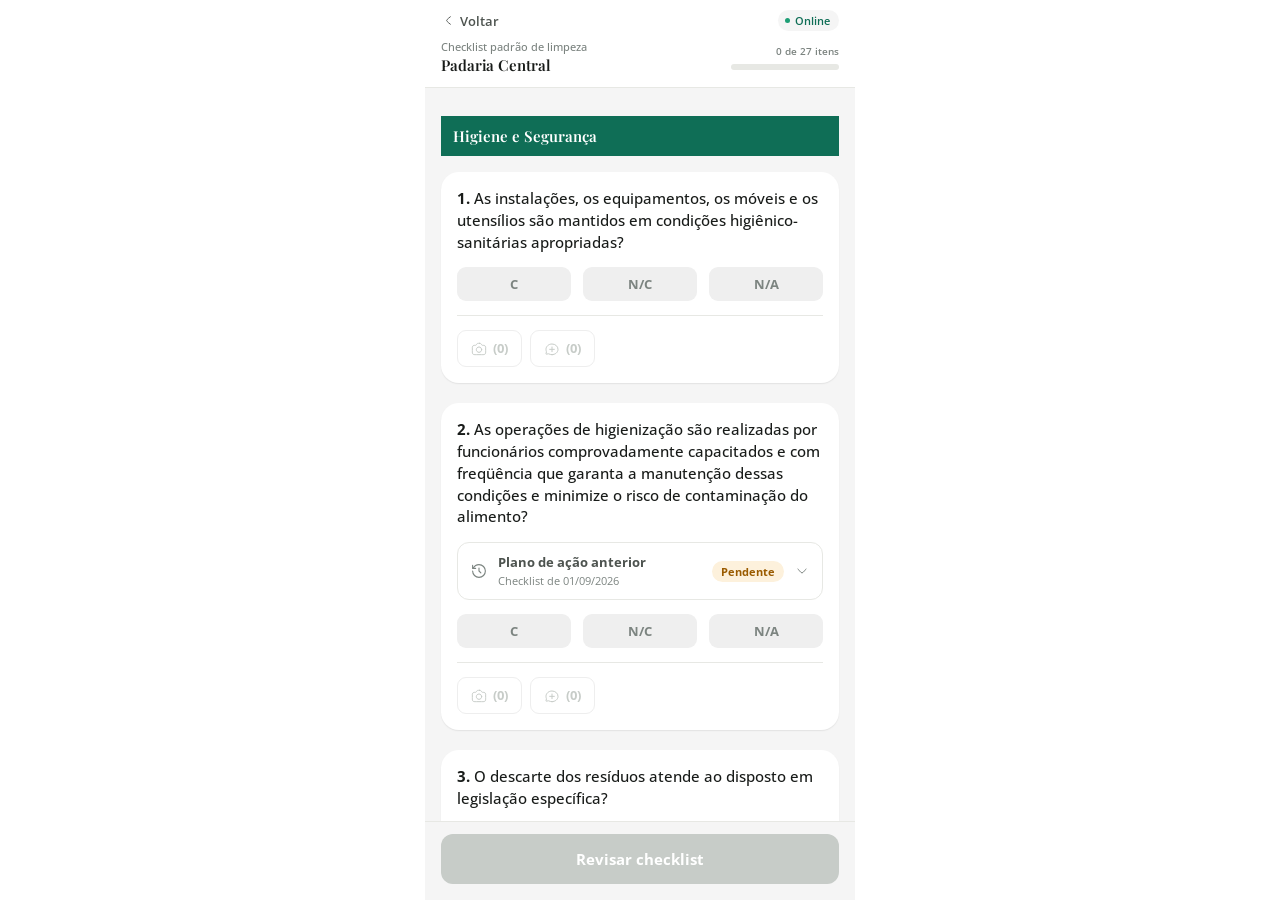
==== commit 03feb257: "Update checklist.html" ====
--- a/checklist.html
+++ b/checklist.html
@@ -86,13 +86,14 @@
   /* ---------- cabeçalho de tópico/categoria ---------- */
   .category-header{
     display:flex; align-items:center; gap:8px;
-    font-family:'Playfair Display',serif; font-size:15px; font-weight:600; color:var(--ink-900);
-    margin:36px 2px 16px;
-    padding-top:22px;
-    border-top:1px solid var(--line);
+    font-family:'Playfair Display',serif; font-size:15px; font-weight:600; color:#fff;
+    margin:36px 0 16px;
+    padding:10px 12px;
+    background:var(--green-900);
+    border-radius:0;
     scroll-margin-top:16px;
   }
-  .category-header:first-child{ margin-top:12px; padding-top:0; border-top:none; }
+  .category-header:first-child{ margin-top:12px; }
   .category-dot{ width:6px; height:6px; border-radius:50%; background:var(--green-600); flex-shrink:0; }
   .category-count{ margin-left:auto; font-size:11.5px; font-weight:600; color:var(--ink-500); }
 
@@ -123,8 +124,7 @@
   .qa-btn:disabled{ color:var(--ink-300); border-color:#eee; cursor:not-allowed; }
   .qa-btn.active{ border-color:var(--green-600); background:var(--green-50); color:var(--green-800); }
   .qa-btn .qa-pencil{ color:var(--green-700); margin-left:2px; display:flex; align-items:center; }
-  .qa-btn.plan-toggle-btn.active{ border-color:var(--green-600); background:var(--green-600); color:#fff; }
-  .qa-btn.plan-toggle-btn.active .qa-pencil{ color:#fff; }
+  /* botão do plano de ação: mesmo visual neutro dos botões de foto e comentário */
 
   /* ---------- painel de fotos ---------- */
   .photo-panel{ margin-top:14px; }
@@ -211,7 +211,9 @@
 
   /* ---------- tela de revisão do checklist ---------- */
   .review-overlay{ position:absolute; inset:0; z-index:20; background:var(--paper); display:flex; flex-direction:column; }
-  .review-header{ background:var(--green-900); padding:calc(env(safe-area-inset-top, 0px) + 12px) 16px 14px; flex-shrink:0; }
+  /* cabeçalho da revisão: some ao rolar pra baixo, volta ao rolar pra cima (igual ao principal) */
+  .review-header{ position:absolute; top:0; left:0; right:0; z-index:5; background:var(--green-900); padding:calc(env(safe-area-inset-top, 0px) + 12px) 16px 14px; transform:translateY(0); transition:transform .25s ease; }
+  .review-header.hidden{ transform:translateY(-100%); }
   .review-header-top{ display:flex; align-items:center; gap:8px; margin-bottom:10px; }
   .review-back{ display:flex; align-items:center; gap:4px; border:none; background:transparent; color:rgba(255,255,255,0.85); font-size:13px; font-weight:600; padding:4px 4px 4px 0; }
   .review-title{ font-family:'Playfair Display',serif; font-size:17px; font-weight:600; color:#fff; margin:0; }
@@ -313,7 +315,6 @@
   textarea.plan-input.ai-suggested{ background:var(--green-50); }
   textarea.plan-input:focus{ outline:none; border-color:var(--green-600); }
   .plan-restore{ display:inline-flex; align-items:center; gap:5px; border:none; background:transparent; color:var(--green-700); font-size:12.5px; font-weight:700; padding:0; margin:-8px 0 16px; }
-  /* ---------- seletor "quem será responsável" (etapa 2 do plano de ação) ---------- */
   /* ---------- select "quem será responsável" (etapa 2 do plano de ação) ---------- */
   .plan-select-wrap{ position:relative; }
   .plan-select{
@@ -375,10 +376,13 @@
      ele cobriria a tela com um fundo sólido mesmo estando vazio (foi exatamente
      esse bug que deixava a tela em branco). */
   #report-root .report-shell{ position:absolute; inset:0; z-index:30; background:#eeeeec; display:flex; flex-direction:column; }
+  /* cabeçalho da prévia: some ao rolar pra baixo, volta ao rolar pra cima */
   #report-root .report-topbar{
-    flex-shrink:0; background:#0F6E56;
+    position:absolute; top:0; left:0; right:0; z-index:5; background:#0F6E56;
     padding:calc(env(safe-area-inset-top, 0px) + 12px) 16px 14px;
-  }
+    transform:translateY(0); transition:transform .25s ease;
+  }
+  #report-root .report-topbar.hidden{ transform:translateY(-100%); }
   #report-root .report-topbar-top{ display:flex; align-items:center; gap:8px; margin-bottom:10px; }
   #report-root .report-back{ display:flex; align-items:center; gap:4px; border:none; background:transparent; color:rgba(255,255,255,0.85); font-size:13px; font-weight:600; padding:4px 4px 4px 0; }
   #report-root .report-topbar-title{ font-family:'Playfair Display',serif; font-size:17px; font-weight:600; color:#fff; margin:0; }
@@ -523,6 +527,26 @@
   #finalized-root .finalized-share-btn{ background:var(--green-900); color:#fff; border:none; }
   #finalized-root .pending-fill-btn{ display:flex; align-items:center; justify-content:center; gap:6px; }
 
+  /* ---------- plano de ação anterior: status pendente / concluído ---------- */
+  .pp-pill{font-size:11px;font-weight:700;padding:3px 9px;border-radius:100px;white-space:nowrap;flex-shrink:0;}
+  .pp-pill.pendente{background:#FDF1DC;color:#9A5B00;}
+  .pp-pill.concluido{background:#e3f2ec;color:#0F6E56;}
+  .pp-label{font-size:12px;font-weight:600;color:#4d534f;margin:12px 0 0;}
+  .pp-status{display:flex;gap:8px;margin-top:8px;}
+  .pp-status button{flex:1;padding:10px;border-radius:9px;border:1px solid #e7e8e4;background:#fff;font-size:13px;font-weight:700;color:#4d534f;display:flex;align-items:center;justify-content:center;gap:6px;cursor:pointer;}
+  .pp-status button.on.pendente{background:#FDF1DC;border-color:#FDF1DC;color:#9A5B00;}
+  .pp-status button.on.concluido{background:#1D9E75;border-color:#1D9E75;color:#fff;}
+
+  .prevplan-card{background:#fff;border:1px solid var(--line);border-radius:var(--radius-md);margin:0 0 14px;overflow:hidden;}
+  .prevplan-row{width:100%;display:flex;align-items:center;gap:10px;padding:11px 12px;border:none;background:none;text-align:left;}
+  .prevplan-icon{color:var(--ink-500);display:flex;flex-shrink:0;}
+  .prevplan-text{flex:1;min-width:0;}
+  .prevplan-title{font-size:12.5px;font-weight:700;color:var(--ink-700);margin:0;}
+  .prevplan-sub{font-size:11px;color:var(--ink-500);margin:2px 0 0;}
+  .prevplan-chev{color:var(--ink-500);display:flex;flex-shrink:0;}
+  .prevplan-body{padding:0 12px 12px;border-top:1px solid #e4e6e2;}
+  .prevplan-body p{margin:10px 0 0;font-size:12px;line-height:1.5;color:var(--ink-700);}
+  .prevplan-body b{color:var(--ink-900);font-weight:600;}
 </style>
 </head>
 <body>
@@ -627,6 +651,8 @@
     ["path",{d:"M12 3V16M12 16L16 11.625M12 16L8 11.625",stroke:"currentColor",strokeLinecap:"round",strokeLinejoin:"round",strokeWidth:"1.8"}],
     ["path",{d:"M21 15C21 18.7712 21 20.6569 19.8284 21.8284C18.6569 23 16.7712 23 13 23H11C7.22876 23 5.34315 23 4.17157 21.8284C3 20.6569 3 18.7712 3 15",stroke:"currentColor",strokeLinecap:"round",strokeLinejoin:"round",strokeWidth:"1.8"}]
   ], s),
+  history:    (s=18) => hi([["path",{d:"M3.5 12C3.5 16.6944 7.30558 20.5 12 20.5C16.6944 20.5 20.5 16.6944 20.5 12C20.5 7.30558 16.6944 3.5 12 3.5C8.69 3.5 5.82 5.39 4.42 8.15",stroke:"currentColor",strokeLinecap:"round",strokeLinejoin:"round",strokeWidth:"1.5"}],["path",{d:"M3.5 4.5V8.5H7.5",stroke:"currentColor",strokeLinecap:"round",strokeLinejoin:"round",strokeWidth:"1.5"}],["path",{d:"M12 8V12L14.5 14.5",stroke:"currentColor",strokeLinecap:"round",strokeLinejoin:"round",strokeWidth:"1.5"}]], s),
+  chevronUp:  (s=16) => hi([["path",{d:"M18 15C18 15 13.5811 9 12 9C10.4188 9 6 15 6 15",stroke:"currentColor",strokeLinecap:"round",strokeLinejoin:"round",strokeWidth:"1.5"}]], s),
   ok24:       () => `<svg width="11" height="11" viewBox="0 0 24 24" fill="none"><path d="M4 12.5L9.5 18L20 6" stroke="#fff" stroke-width="3.5" stroke-linecap="round" stroke-linejoin="round"/></svg>`,
   nc24:       () => `<svg width="11" height="11" viewBox="0 0 24 24" fill="none"><path d="M5 5L19 19M19 5L5 19" stroke="#fff" stroke-width="3.5" stroke-linecap="round"/></svg>`,
   na24:       () => `<svg width="11" height="11" viewBox="0 0 24 24" fill="none"><path d="M5 12H19" stroke="#fff" stroke-width="3.5" stroke-linecap="round"/></svg>`,
@@ -665,23 +691,22 @@
   }catch(e){ /* localStorage indisponivel ou dado invalido, mantem o texto padrão */ }
 })();
 
-/* ---------- cabeçalho: esconde ao rolar pra baixo, mostra ao rolar pra cima ----------
-   O cabeçalho é um overlay (position:absolute) por cima da área rolável, não mais
-   um item do layout flex — por isso, quando ele soma (translateY), a área de
-   perguntas realmente ganha aquele espaço de volta, não é só cosmético.
-   O padding-top da área rolável é ajustado pra bater com a altura real do
-   cabeçalho (que varia por causa do safe-area-inset-top de cada aparelho). */
-(function setupHeaderAutoHide(){
-  const scrollEl = document.getElementById('questions-container');
-  const headerEl = document.getElementById('app-header');
+/* ---------- esconde/mostra um cabeçalho conforme a rolagem ----------
+   Usado no cabeçalho principal e também nas telas de revisão e de prévia do
+   relatório. O cabeçalho fica em overlay (position:absolute) por cima da área
+   rolável; ao rolar pra baixo ele desliza pra fora, ao rolar pra cima (ou
+   chegar perto do topo) ele volta. O padding-top da área rolável é ajustado
+   pra bater com a altura real do cabeçalho. */
+function setupScrollAutoHide(scrollEl, headerEl, extraTop){
+  if (!scrollEl || !headerEl) return;
 
   function syncBodyPadding(){
-    scrollEl.style.paddingTop = (headerEl.offsetHeight + 16) + 'px';
+    scrollEl.style.paddingTop = (headerEl.offsetHeight + extraTop) + 'px';
   }
   syncBodyPadding();
-  window.addEventListener('resize', syncBodyPadding);
-
-  let lastScrollTop = 0;
+  if (document.fonts && document.fonts.ready) document.fonts.ready.then(syncBodyPadding);
+
+  let lastScrollTop = scrollEl.scrollTop;
   let ticking = false;
   scrollEl.addEventListener('scroll', () => {
     if (ticking) return;
@@ -697,6 +722,16 @@
       ticking = false;
     });
   }, { passive: true });
+  return syncBodyPadding;
+}
+
+(function setupHeaderAutoHide(){
+  const sync = setupScrollAutoHide(
+    document.getElementById('questions-container'),
+    document.getElementById('app-header'),
+    16
+  );
+  window.addEventListener('resize', sync);
 })();
 
 /* ---------- dados de exemplo ----------
@@ -737,6 +772,23 @@
   { category:'Estrutura e Edificação', text:"Existe separação física ou funcional entre as áreas de preparo, armazenamento e áreas de risco de contaminação cruzada?" },
   { category:'Estrutura e Edificação', text:"Os equipamentos e utensílios utilizados são de material apropriado, de fácil higienização e em bom estado de conservação?" }
 ];
+
+/* =====================================================================
+   PLANOS DE AÇÃO DA APLICAÇÃO ANTERIOR DESTE CHECKLIST (SIMULAÇÃO)
+   No app real isso vem do backend: os planos criados na última vez que este
+   mesmo checklist foi aplicado neste cliente, indexados pelo número do item.
+   A consultora marca cada um como "Pendente" ou "Concluído".
+   ===================================================================== */
+const PREVIOUS_CHECKLIST = {
+  date: '01/09/2026',
+  plans: {
+    2:  { whatToFix:'Registrar e padronizar a frequência de higienização das áreas de produção.', howToFix:'Criar planilha de higienização por área e treinar a equipe no preenchimento.', responsible:'estabelecimento', startDate:'01/09/2026', endDate:'15/09/2026', status:'pendente' },
+    5:  { whatToFix:'Atualizar o contrato e os certificados do controle de pragas.', howToFix:'Contratar empresa licenciada e arquivar os certificados de aplicação.', responsible:'externo', startDate:'01/09/2026', endDate:'30/09/2026', status:'pendente' },
+    8:  { whatToFix:'Reorganizar o estoque seguindo o critério FIFO/FEFO.', howToFix:'Reetiquetar as prateleiras com a data de validade visível e revisar semanalmente.', responsible:'estabelecimento', startDate:'01/09/2026', endDate:'10/09/2026', status:'pendente' },
+    14: { whatToFix:'Instalar telas milimétricas nas janelas e ralos sifonados.', howToFix:'Orçar e instalar telas e tampas nos ralos da área de manipulação.', responsible:'externo', startDate:'01/09/2026', endDate:'20/10/2026', status:'pendente' }
+  }
+};
+const PP_STATUS_LABEL = { pendente:'Pendente', concluido:'Concluído' };
 
 /* ---------- state ---------- */
 let questions = QUESTIONS_SEED.map((item, i) => newQuestion(i + 1, item.category, item.text));
@@ -781,7 +833,10 @@
     recording: false,
     planState: 'none',     // 'none' | 'generating' | 'editing' | 'confirmed'
     plan: null,
-    planMissingFieldsWarning: false
+    planMissingFieldsWarning: false,
+    // plano de ação da aplicação anterior (se houver), com status pendente/concluído
+    prevPlan: PREVIOUS_CHECKLIST.plans[number] ? { ...PREVIOUS_CHECKLIST.plans[number] } : null,
+    prevPlanOpen: false
   };
 }
 
@@ -957,6 +1012,8 @@
     <div class="q-card ${answered ? 'answered' : ''}" id="q-${q.id}">
       <p class="q-text"><b>${q.number}.</b> ${escapeHtml(q.text)}</p>
 
+      ${renderPrevPlan(q)}
+
       <div class="answer-row">
         <button class="answer-btn ans-c ${q.answer === 'C' ? 'selected' : ''}" data-q="${q.id}" data-val="C">C</button>
         <button class="answer-btn ans-nc ${q.answer === 'NC' ? 'selected' : ''}" data-q="${q.id}" data-val="NC">N/C</button>
@@ -973,7 +1030,7 @@
           ${ICON.commentAdd(16)} <span>(${q.commentSaved ? 1 : 0})</span>${q.commentSaved ? `<span class="qa-pencil">${ICON.pencil(16)}</span>` : ''}
         </button>
         ${q.planState === 'confirmed' && q.plan ? `
-          <button class="qa-btn plan-toggle-btn active" data-q="${q.id}" data-action="open-plan-sheet" aria-label="Editar plano de ação">
+          <button class="qa-btn plan-toggle-btn" data-q="${q.id}" data-action="open-plan-sheet" aria-label="Editar plano de ação">
             ${ICON.planIcon(16)} <span class="qa-pencil">${ICON.pencil(16)}</span>
           </button>
         ` : ''}
@@ -985,6 +1042,30 @@
       ${renderPlanoArea(q)}
     </div>
   `;
+}
+
+function renderPrevPlan(q){
+  const pp = q.prevPlan; if (!pp) return '';
+  const head = `
+    <button class="prevplan-row prevplan-toggle" data-q="${q.id}" aria-expanded="${q.prevPlanOpen}">
+      <span class="prevplan-icon">${ICON.history(18)}</span>
+      <span class="prevplan-text"><p class="prevplan-title">Plano de ação anterior</p><p class="prevplan-sub">Checklist de ${PREVIOUS_CHECKLIST.date}</p></span>
+      <span class="pp-pill ${pp.status}">${PP_STATUS_LABEL[pp.status]}</span>
+      <span class="prevplan-chev">${q.prevPlanOpen ? ICON.chevronUp(16) : ICON.chevronDown(16)}</span>
+    </button>`;
+  if (!q.prevPlanOpen) return `<div class="prevplan-card">${head}</div>`;
+  return `<div class="prevplan-card">${head}
+    <div class="prevplan-body">
+      <p><b>O que deve ser corrigido:</b> ${escapeHtml(pp.whatToFix)}</p>
+      <p><b>Como será corrigido:</b> ${escapeHtml(pp.howToFix)}</p>
+      <p><b>Responsável:</b> ${escapeHtml(responsibleLabel(pp.responsible))}</p>
+      <p><b>Prazo:</b> ${escapeHtml(pp.startDate)} a ${escapeHtml(pp.endDate)}</p>
+      <p class="pp-label">Atualize o status do plano</p>
+      <div class="pp-status" role="group" aria-label="Status do plano de ação anterior">
+        <button class="prevplan-status ${pp.status==='pendente'?'on pendente':''}" data-q="${q.id}" data-status="pendente" aria-pressed="${pp.status==='pendente'}">Pendente</button>
+        <button class="prevplan-status ${pp.status==='concluido'?'on concluido':''}" data-q="${q.id}" data-status="concluido" aria-pressed="${pp.status==='concluido'}">${ICON.check(13)} Concluído</button>
+      </div>
+    </div></div>`;
 }
 
 function renderPhotoPanel(q){
@@ -1350,6 +1431,9 @@
     </div>
   `;
 
+  // cabeçalho da revisão: some ao rolar pra baixo, volta ao rolar pra cima
+  setupScrollAutoHide(root.querySelector('.review-body'), root.querySelector('.review-header'), 16);
+
   document.getElementById('review-back-btn').onclick = () => { reviewOpen = false; renderReview(); };
 
   document.querySelectorAll('.review-card').forEach(card => {
@@ -1426,6 +1510,7 @@
         </div>
       ` : ''}
       ${q.commentSaved ? `<p class="review-comment-text">${escapeHtml(q.commentSaved)}</p>` : ''}
+      ${q.prevPlan ? `<p class="review-comment-text" style="font-style:normal;display:flex;align-items:center;gap:8px;">Plano de ação anterior <span class="pp-pill ${q.prevPlan.status}">${PP_STATUS_LABEL[q.prevPlan.status]}</span></p>` : ''}
       ${planHtml}
     </div>
   `;
@@ -1574,9 +1659,13 @@
 function rerenderReportPreviewKeepScroll(){
   const scrollEl = document.querySelector('#report-root .report-pages');
   const scrollTop = scrollEl ? scrollEl.scrollTop : 0;
+  const wasHidden = !!document.querySelector('#report-root .report-topbar.hidden');
   renderReportPreview();
   const newScrollEl = document.querySelector('#report-root .report-pages');
   if (newScrollEl) newScrollEl.scrollTop = scrollTop;
+  // mantém o cabeçalho escondido se ele já estava escondido antes de redesenhar
+  const topbar = document.querySelector('#report-root .report-topbar');
+  if (topbar && wasHidden) topbar.classList.add('hidden');
 }
 
 /* =====================================================================
@@ -2043,6 +2132,9 @@
     </div>
   `;
 
+  // cabeçalho da prévia: some ao rolar pra baixo, volta ao rolar pra cima
+  setupScrollAutoHide(root.querySelector('.report-pages'), root.querySelector('.report-topbar'), 20);
+
   document.querySelectorAll('.r-page-toggle').forEach(btn => {
     btn.onclick = () => {
       const key = btn.dataset.page;
@@ -2176,6 +2268,13 @@
       q.answer = alreadySelected ? null : val;
       render();
     };
+  });
+
+  document.querySelectorAll('.prevplan-toggle').forEach(btn => {
+    btn.onclick = () => { const q = findQuestion(btn.dataset.q); q.prevPlanOpen = !q.prevPlanOpen; render(); };
+  });
+  document.querySelectorAll('.prevplan-status').forEach(btn => {
+    btn.onclick = () => { const q = findQuestion(btn.dataset.q); q.prevPlan.status = btn.dataset.status; q.prevPlanOpen = false; render(); };
   });
 
   document.querySelectorAll('.photo-toggle-btn').forEach(btn => {
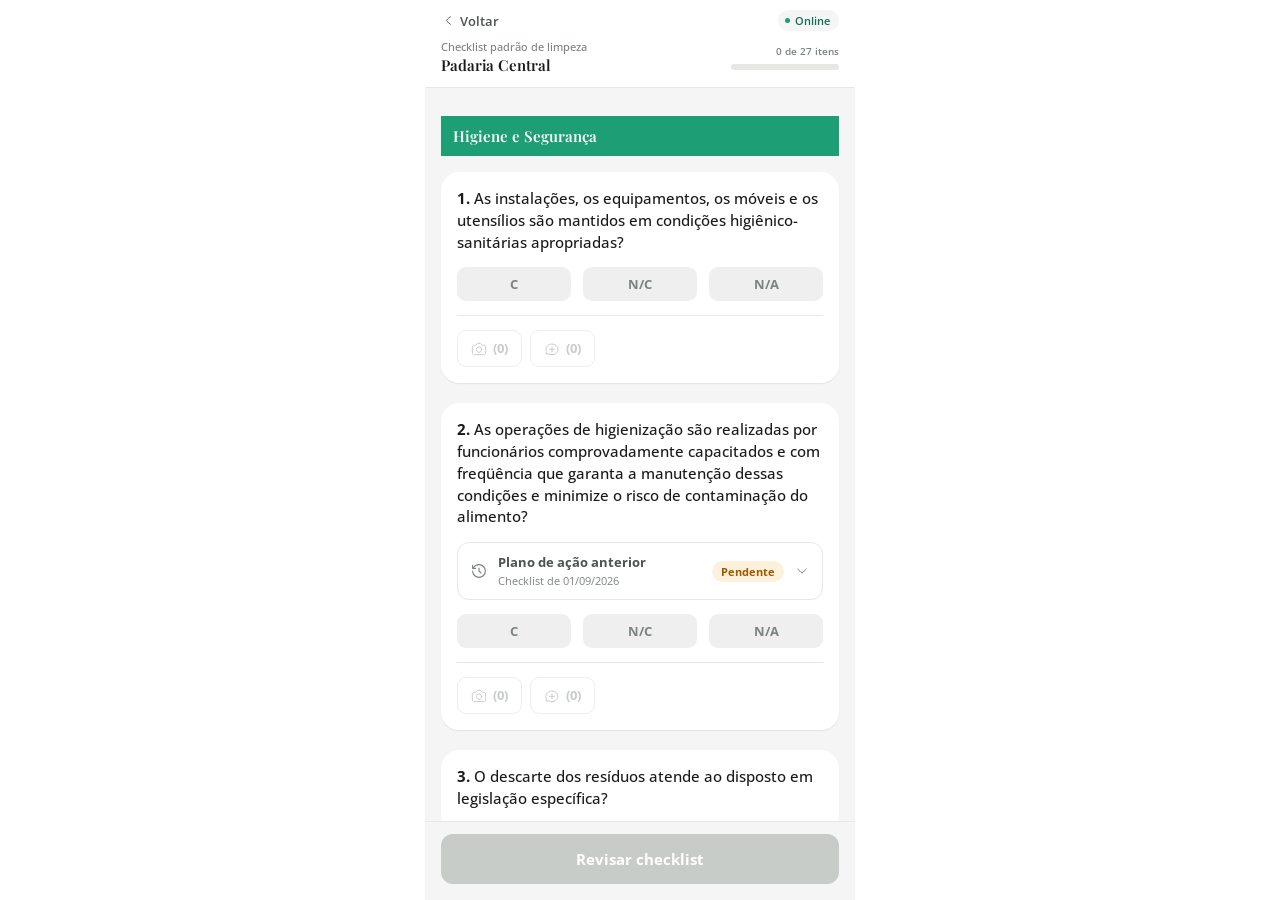
==== commit a5be649c: "Update checklist.html" ====
--- a/checklist.html
+++ b/checklist.html
@@ -89,7 +89,7 @@
     font-family:'Playfair Display',serif; font-size:15px; font-weight:600; color:#fff;
     margin:36px 0 16px;
     padding:10px 12px;
-    background:var(--green-900);
+    background:var(--green-600);
     border-radius:0;
     scroll-margin-top:16px;
   }
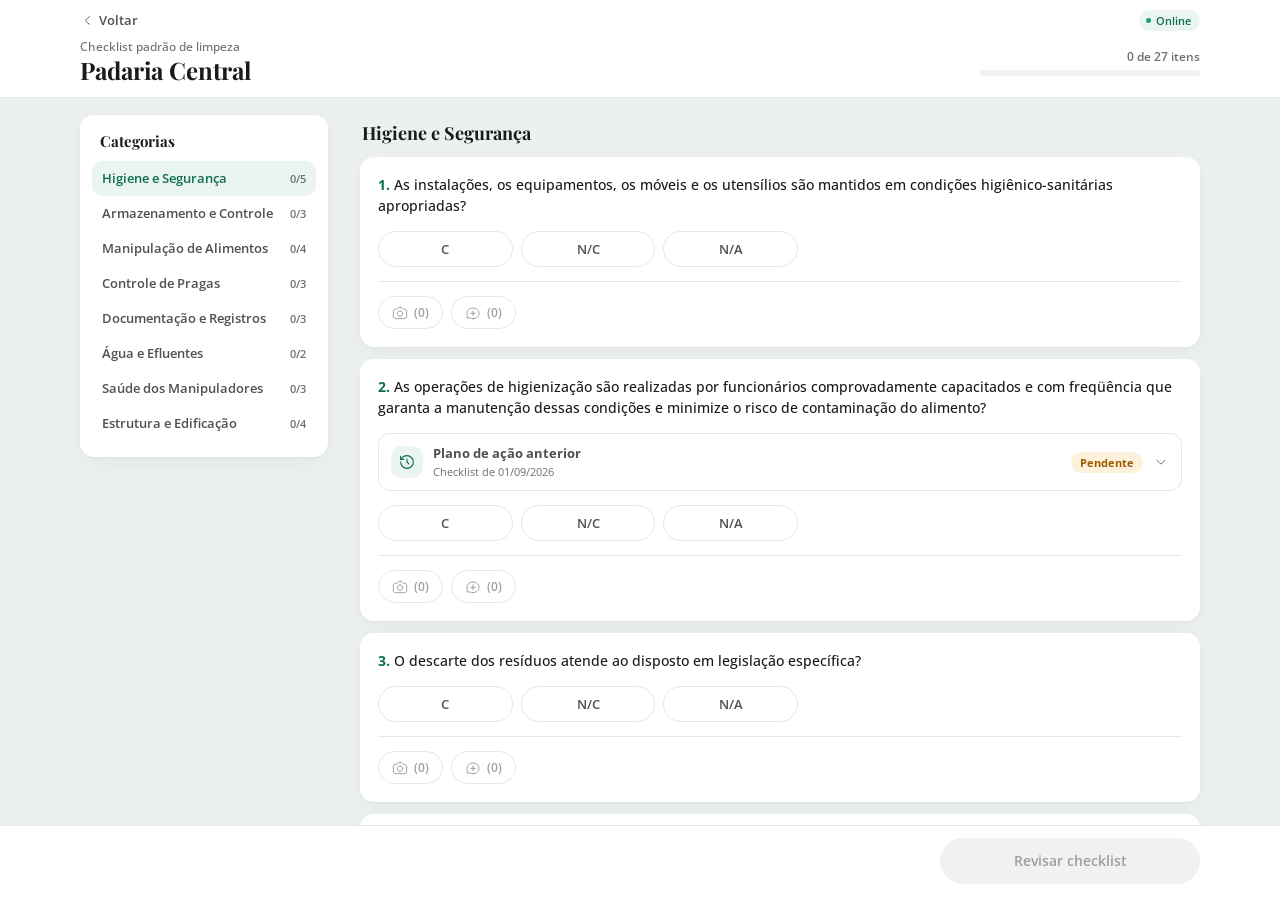
==== commit 98ef867b: "Redesign do Aptta: app com menu, início, clientes, perfil e fluxos de visita - index.html: nova base" ====
--- a/checklist.html
+++ b/checklist.html
@@ -548,6 +548,8 @@
   .prevplan-body p{margin:10px 0 0;font-size:12px;line-height:1.5;color:var(--ink-700);}
   .prevplan-body b{color:var(--ink-900);font-weight:600;}
 </style>
+<link rel="stylesheet" href="css/fluxo.css">
+<script src="js/relatorio-tema.js"></script>
 </head>
 <body>
 
@@ -688,6 +690,9 @@
     if (template && template.name){
       document.getElementById('header-meta').textContent = template.name;
     }
+    if (template && template.client){
+      document.querySelector('.header-client').textContent = template.client;
+    }
   }catch(e){ /* localStorage indisponivel ou dado invalido, mantem o texto padrão */ }
 })();
 
@@ -1690,11 +1695,11 @@
     <div class="r-page">
       <div class="r-topband">
         <div>
-          <p class="r-consult-name">${escapeHtml(reportSignature.consultantName || 'Rayane Araújo')}</p>
+          <div class="r-clogo" aria-label="Logo da consultora">${consultantLogoMarkup()}</div><p class="r-consult-name">${escapeHtml(reportSignature.consultantName || 'Rayane Araújo')}</p>
           <p class="r-consult-sub">Consultoria em Segurança Alimentar</p>
         </div>
       </div>
-      <p class="r-eyebrow">Relatório de Inspeção Técnica</p>
+      <p class="r-eyebrow">Relatório de inspeção técnica</p>
       <h1 class="r-title">${escapeHtml(checklistName)}<br>${escapeHtml(clientName)}</h1>
       <div class="r-meta-grid">
         <div class="r-meta-item"><p class="k">Cliente</p><p class="v">${escapeHtml(clientName)}</p></div>
@@ -1738,34 +1743,8 @@
 
   const page2 = ncItemsByCategory.length === 0 ? '' : `
     <div class="r-page">
-      <h2 class="r-section-title">Pontos de atenção</h2>
-      <p class="r-intro">Estes são os <b class="r-num" style="color:#c0392b; font-weight:800;">${data.naoConforme} ite${data.naoConforme === 1 ? 'm' : 'ns'}</b> que ficaram fora de conformidade nesta vistoria.</p>
-      ${ncItemsByCategory.map(g => `
-        <div class="r-category-title">${escapeHtml(g.category)}</div>
-        ${g.items.map(q => `
-          <div class="r-item">
-            <p class="r-nc-label">Item não conforme:</p>
-            <p class="r-item-text">${escapeHtml(q.text)}</p>
-            ${q.commentSaved ? `<p class="r-item-comment">${escapeHtml(q.commentSaved)}</p>` : ''}
-            ${q.photos.length ? `<div class="r-item-photos">${q.photos.map(src => `<div class="ph" style="background-image:url('${src}')"></div>`).join('')}</div>` : ''}
-            ${q.planState === 'confirmed' && q.plan ? `
-              <div class="r-plan-box">
-                <div class="r-plan-rail"></div>
-                <div class="r-plan-content">
-                  <p class="r-plan-label">Plano de ação</p>
-                  <p class="r-plan-row"><span class="lbl">O que deve ser corrigido:</span> ${escapeHtml(q.plan.whatToFix)}</p>
-                  <p class="r-plan-row"><span class="lbl">Como será corrigido:</span> ${escapeHtml(q.plan.howToFix)}</p>
-                  <p class="r-plan-row"><span class="lbl">Responsável:</span> ${responsibleLabel(q.plan.savedResponsible || q.plan.responsible)}</p>
-                  <div class="r-plan-dates-row">
-                    <p class="r-plan-row"><span class="lbl">Início:</span> <span class="r-num">${escapeHtml(q.plan.savedStartDate || q.plan.startDate || '—')}</span></p>
-                    <p class="r-plan-row"><span class="lbl">Conclusão:</span> <span class="r-num">${escapeHtml(q.plan.savedEndDate || q.plan.endDate || '—')}</span></p>
-                  </div>
-                </div>
-              </div>
-            ` : ''}
-          </div>
-        `).join('')}
-      `).join('')}
+      <h2 class="r-section-title">Não conformidades e planos de ação</h2>
+      ${attentionPlansMarkup(ncItemsByCategory)}
     </div>
   `;
 
@@ -1907,6 +1886,7 @@
   .r-sig-printed-name{ font-size:12.5px; font-weight:700; color:#181b19; margin:0 0 10px; }
   .r-sig-printed-name.placeholder{ color:#7c8480; font-weight:600; font-style:italic; }
   .r-sig-role{ font-size:10px; color:#7c8480; margin:0; }
+  ${window.REPORT_THEME_CSS||''}
 </style>
 </head>
 <body>
@@ -1924,6 +1904,38 @@
 </html>`;
 }
 
+
+/* Relatório: não conformidades por tópico — cada uma com a pergunta, as fotos, a observação e o plano.
+   Fica completo sozinho, para quem entrega só essa parte ao cliente. */
+function attentionPlansMarkup(groups){
+  const total = groups.reduce((a, g) => a + g.items.length, 0);
+  return `<p class="r-intro">${total === 1 ? 'O item que ficou' : 'Os ' + total + ' itens que ficaram'} fora de conformidade nesta vistoria, com as fotos do que foi encontrado e o plano para corrigir.</p>` +
+  groups.map(g => `
+    <div class="r-category-title">${escapeHtml(g.category)}</div>
+    ${g.items.map(q => {
+      const hasPlan = q.planState === 'confirmed' && q.plan;
+      return `<div class="r-find">
+        <p class="r-find-q"><span class="r-find-tag">Não conforme</span>${escapeHtml(q.text)}</p>
+        ${q.photos.length ? `<div class="r-find-photos">${q.photos.map(src => `<div class="ph" style="background-image:url('${src}')"></div>`).join('')}</div>` : ''}
+        ${q.commentSaved ? `<p class="r-find-note"><b>Observação:</b> ${escapeHtml(q.commentSaved)}</p>` : ''}
+        ${hasPlan ? `<div class="r-plan-box"><div class="r-plan-content">
+          <p class="r-plan-label">Plano de ação</p>
+          <p class="r-plan-row"><span class="lbl">O que deve ser corrigido:</span> ${escapeHtml(q.plan.whatToFix)}</p>
+          <p class="r-plan-row"><span class="lbl">Como será corrigido:</span> ${escapeHtml(q.plan.howToFix)}</p>
+          <p class="r-plan-row"><span class="lbl">Responsável:</span> ${responsibleLabel(q.plan.savedResponsible || q.plan.responsible)}</p>
+          <div class="r-plan-dates-row">
+            <p class="r-plan-row"><span class="lbl">Início:</span> <span class="r-num">${escapeHtml(q.plan.savedStartDate || q.plan.startDate || '—')}</span></p>
+            <p class="r-plan-row"><span class="lbl">Conclusão:</span> <span class="r-num">${escapeHtml(q.plan.savedEndDate || q.plan.endDate || '—')}</span></p>
+          </div>
+        </div></div>` : `<p class="r-find-noplan">Sem plano de ação definido para este item.</p>`}
+      </div>`;
+    }).join('')}`).join('');
+}
+function consultantLogoMarkup(){
+  let logo = ''; try{ logo = localStorage.getItem('apttaConsultoraLogo') || ''; }catch(e){}
+  const name = (reportSignature && reportSignature.consultantName) || 'Rayane Araújo';
+  return logo ? `<img src="${logo}" alt="">` : name.split(' ').filter(Boolean).slice(0,2).map(w => w[0]).join('').toUpperCase();
+}
 function renderReportPreview(){
   const root = document.getElementById('report-root');
   if (reportGenerating){
@@ -1955,12 +1967,12 @@
       ${pageToggleMarkup('cover')}
       <div class="r-topband">
         <div>
-          <p class="r-consult-name">Rayane Araújo</p>
+          <div class="r-clogo" aria-label="Logo da consultora">${consultantLogoMarkup()}</div><p class="r-consult-name">Rayane Araújo</p>
           <p class="r-consult-sub">Consultoria em Segurança Alimentar</p>
         </div>
       </div>
 
-      <p class="r-eyebrow">Relatório de Inspeção Técnica</p>
+      <p class="r-eyebrow">Relatório de inspeção técnica</p>
       <h1 class="r-title">${escapeHtml(checklistName)}<br>${escapeHtml(clientName)}</h1>
 
       <div class="r-meta-grid">
@@ -2014,39 +2026,8 @@
   const page2 = ncItemsByCategory.length === 0 ? '' : `
     <div class="r-page ${reportPageToggles.attention ? '' : 'r-page-excluded'}" id="r-page-attention">
       ${pageToggleMarkup('attention')}
-      <h2 class="r-section-title">Pontos de atenção</h2>
-      <p class="r-intro">Estes são os <b class="r-num" style="color:#c0392b; font-weight:800;">${data.naoConforme} ite${data.naoConforme === 1 ? 'm' : 'ns'}</b> que ficaram fora de conformidade nesta vistoria. Quando havia um plano de ação registrado, ele aparece detalhado logo abaixo.</p>
-
-      ${ncItemsByCategory.map(g => `
-        <div class="r-category-title">${escapeHtml(g.category)}</div>
-        ${g.items.map(q => `
-          <div class="r-item">
-            <p class="r-nc-label">Item não conforme:</p>
-            <p class="r-item-text">${escapeHtml(q.text)}</p>
-            ${q.commentSaved ? `<p class="r-item-comment">${escapeHtml(q.commentSaved)}</p>` : ''}
-            ${q.photos.length ? `
-              <div class="r-item-photos">
-                ${q.photos.map(src => `<div class="ph" style="background-image:url('${src}')"></div>`).join('')}
-              </div>
-            ` : ''}
-            ${q.planState === 'confirmed' && q.plan ? `
-              <div class="r-plan-box">
-                <div class="r-plan-rail"></div>
-                <div class="r-plan-content">
-                  <p class="r-plan-label">Plano de ação</p>
-                  <p class="r-plan-row"><span class="lbl">O que deve ser corrigido:</span> ${escapeHtml(q.plan.whatToFix)}</p>
-                  <p class="r-plan-row"><span class="lbl">Como será corrigido:</span> ${escapeHtml(q.plan.howToFix)}</p>
-                  <p class="r-plan-row"><span class="lbl">Responsável:</span> ${responsibleLabel(q.plan.savedResponsible || q.plan.responsible)}</p>
-                  <div class="r-plan-dates-row">
-                    <p class="r-plan-row"><span class="lbl">Início:</span> <span class="r-num">${escapeHtml(q.plan.savedStartDate || q.plan.startDate || '—')}</span></p>
-                    <p class="r-plan-row"><span class="lbl">Conclusão:</span> <span class="r-num">${escapeHtml(q.plan.savedEndDate || q.plan.endDate || '—')}</span></p>
-                  </div>
-                </div>
-              </div>
-            ` : ''}
-          </div>
-        `).join('')}
-      `).join('')}
+      <h2 class="r-section-title">Não conformidades e planos de ação</h2>
+      ${attentionPlansMarkup(ncItemsByCategory)}
     </div>
   `;
 
@@ -2542,5 +2523,7 @@
 
 render();
 </script>
+<script src="js/fluxo-desktop.js"></script>
+<script src="js/fluxo-ui.js"></script>
 </body>
-</html>
+</html>
--- a/css/fluxo.css
+++ b/css/fluxo.css
@@ -0,0 +1,274 @@
+/* =========================================================
+   Aptta — redesign das telas de visita (checklist e visita técnica)
+   Carregado DEPOIS do estilo original de cada tela: mantém a
+   estrutura e o conteúdo e troca só a aparência, com os mesmos
+   tokens do app (css/app.css).
+   ========================================================= */
+:root{
+  color-scheme:light;
+  /* tokens Aptta */
+  --canvas:#ECF1EE; --surface:#FFFFFF; --surface-sunken:#F1F2EF;
+  --line-a:#E5E7E3; --line-strong:#C7CCC8;
+  --ink:#181B19; --ink-secondary:#4D534F; --ink-muted:#6B726E; --ink-faint:#9AA19D;
+  --g50:#EBF5F0; --g100:#D3EBE0; --g500:#1D9E75; --g700:#0F6E56;
+  --danger:#B3352F; --danger-bg:#FBEDEC; --warning:#9A5B00; --warning-bg:#FDF1DC;
+  --shadow-soft:0 1px 2px rgba(24,27,25,.04), 0 6px 20px rgba(24,27,25,.04);
+  --gutter:max(16px, calc((100% - 720px) / 2));
+
+  /* variáveis das telas originais apontando para os tokens */
+  --paper:var(--canvas); --card:var(--surface); --line:var(--line-a);
+  --ink-900:var(--ink); --ink-700:var(--ink-secondary); --ink-500:var(--ink-muted); --ink-300:var(--line-strong);
+  --green-900:var(--g700); --green-800:var(--g700); --green-700:var(--g500); --green-600:var(--g500);
+  --green-100:var(--g100); --green-50:var(--surface-sunken); --green-soft:var(--g50);
+  --red-700:var(--danger); --red-50:var(--danger-bg);
+  --radius-lg:14px; --radius-md:12px; --radius-sm:10px;
+  --shadow-card:var(--shadow-soft);
+}
+body{background:var(--canvas) !important}
+:focus-visible{outline:2px solid var(--g700) !important;outline-offset:2px}
+
+/* ---------- tela inteira, conteúdo centralizado (desktop) ---------- */
+.app{max-width:none !important;background:var(--canvas) !important}
+.header{padding-left:var(--gutter) !important;padding-right:var(--gutter) !important;border-bottom:0 !important;box-shadow:0 1px 0 var(--line-a)}
+.body,.review-body{padding-left:var(--gutter) !important;padding-right:var(--gutter) !important}
+.footer,.review-footer{padding-left:var(--gutter) !important;padding-right:var(--gutter) !important;background:var(--surface) !important;border-top:1px solid var(--line-a) !important}
+
+/* ---------- cabeçalho ---------- */
+.back{color:var(--ink-secondary) !important;font-size:12.5px !important}
+.back:hover{color:var(--ink) !important}
+.status{background:var(--g50) !important;color:var(--g700) !important;font-size:11px !important}
+.header-meta{font-size:11.5px !important;color:var(--ink-muted) !important}
+.header-client{font-family:"Playfair Display",Georgia,serif !important;font-size:20px !important;line-height:26px !important;font-weight:700 !important}
+.progress-label{font-size:11.5px !important;color:var(--ink-muted) !important;font-weight:600 !important}
+.progress-track{background:var(--surface-sunken) !important;height:6px !important;border-radius:999px !important}
+.progress-fill{background:var(--g500) !important;border-radius:999px !important}
+.header-progress-col{width:140px !important}
+
+/* ---------- botões principais (pílula) ---------- */
+.primary-btn,.review-btn,.review-generate-btn,.green-btn,.save-btn{
+  border-radius:999px !important;background:var(--g500) !important;color:#fff !important;
+  font-size:13.5px !important;font-weight:600 !important;padding:0 20px !important;height:46px !important;
+  display:flex !important;align-items:center;justify-content:center;gap:8px;transition:background .15s}
+.primary-btn:hover:not(:disabled),.review-btn:hover:not(:disabled),.review-generate-btn:hover:not(:disabled),.green-btn:hover,.save-btn:hover:not(:disabled){background:#188A64 !important}
+.primary-btn:disabled,.review-btn:disabled,.save-btn:disabled{background:var(--surface-sunken) !important;color:var(--ink-faint) !important;opacity:1 !important}
+.footer .primary-btn,.footer .review-btn,.review-footer .review-generate-btn{max-width:720px;margin:0 auto}
+.send-btn{background:var(--g500) !important;font-size:13px !important;font-weight:600 !important;height:38px !important}
+.send-btn:disabled{background:var(--surface-sunken) !important;color:var(--ink-faint) !important}
+.gen-btn{background:var(--g50) !important;color:var(--g700) !important;font-size:12.5px !important;font-weight:600 !important}
+.edit-btn{border-radius:999px !important;font-size:12.5px !important;padding:8px 14px !important}
+.plan-btn{border-radius:999px !important;font-size:13px !important;font-weight:600 !important;height:42px;padding:0 16px !important}
+.plan-btn.plan-confirm{background:var(--g500) !important}
+.plan-btn.plan-delete{color:var(--danger) !important}
+.modal-actions button,.pending-actions button,.finalized-actions button,.finish-actions button,.edit-actions button,
+.comment-actions-row button,.report-bottombar button,#report-root .report-bottombar button{border-radius:999px !important;font-weight:600 !important}
+
+/* ---------- títulos ---------- */
+.section-title,.ap-head h2{font-family:"Playfair Display",Georgia,serif !important;font-size:18px !important;line-height:24px !important;font-weight:700 !important}
+.t-title,.start-card h2,.sheet-title,.modal-title,.finalized-title,.finish-sheet h3,.name-head h3,.review-title{font-family:"Playfair Display",Georgia,serif !important;font-weight:700 !important}
+.start-card h2{font-size:18px !important}
+.t-title{font-size:20px !important;line-height:26px !important}
+
+/* categoria do checklist: título, sem faixa verde */
+.category-header{background:transparent !important;color:var(--ink) !important;padding:0 2px !important;margin:28px 0 12px !important;
+  font-family:"Playfair Display",Georgia,serif !important;font-size:18px !important;line-height:24px !important;font-weight:700 !important;border-radius:0 !important}
+.category-header:first-child{margin-top:8px !important}
+.category-header .category-count,.category-header .cat-grade{color:var(--ink-muted) !important;font-family:"Open Sans",system-ui,sans-serif !important;font-size:11.5px !important;font-weight:600 !important;background:var(--surface);padding:3px 10px;border-radius:999px;box-shadow:var(--shadow-soft)}
+
+/* ---------- cards ---------- */
+.q-card,.t-card,.start-card,.composer-card,.review-card,.notes-card,.ap-card,.template-card,.report-sig-card{border-radius:14px !important;box-shadow:var(--shadow-soft) !important;border:0 !important}
+.q-card{padding:18px !important;margin-bottom:12px !important}
+.q-text{font-size:13.5px !important;line-height:21px !important;color:var(--ink) !important}
+.q-text b{color:var(--g700)}
+.t-card{padding:16px 18px !important;margin-bottom:10px !important;transition:box-shadow .15s}
+.t-card:hover{box-shadow:0 1px 2px rgba(24,27,25,.05),0 10px 26px rgba(24,27,25,.07) !important}
+.t-card-name{font-size:14px !important;font-weight:600 !important}
+.t-card-sub{font-size:12px !important;color:var(--ink-muted) !important}
+.t-grade{background:var(--g700) !important;border-radius:10px !important}
+.t-grade.empty{background:var(--surface-sunken) !important;color:var(--ink-faint) !important}
+.chev-circle{border-color:var(--line-a) !important;color:var(--ink-faint) !important}
+.add-topic{border-radius:14px !important;border-color:var(--g100) !important;background:var(--surface) !important;color:var(--g700) !important;font-size:13px !important;font-weight:600 !important}
+.add-topic:hover{border-color:var(--g500) !important}
+.prev-note{background:var(--g50) !important;border-radius:12px !important;font-size:12px !important}
+.prev-card,.prevplan-card,.acts .act-card,.act-card{border-radius:12px !important;border-color:var(--line-a) !important}
+.composer-card:focus-within{box-shadow:0 0 0 1.5px var(--g500),var(--shadow-soft) !important}
+.round-tool,.mic-btn,.comment-mic-btn,.cam-btn{background:var(--surface-sunken) !important;color:var(--ink-secondary) !important}
+.round-tool.recording,.mic-btn.recording,.comment-mic-btn.recording{background:var(--danger-bg) !important;color:var(--danger) !important}
+
+/* ---------- respostas C / N/C / N/A ---------- */
+.answer-row{gap:8px !important}
+.answer-btn{background:var(--surface) !important;color:var(--ink-secondary) !important;border:1px solid var(--line-a) !important;
+  border-radius:999px !important;height:36px;font-size:12.5px !important;font-weight:600 !important;padding:0 8px !important}
+.answer-btn:hover{border-color:var(--line-strong) !important}
+.answer-btn.selected.ans-c{background:var(--g500) !important;border-color:var(--g500) !important;color:#fff !important}
+.answer-btn.selected.ans-nc{background:var(--danger) !important;border-color:var(--danger) !important;color:#fff !important}
+.answer-btn.selected.ans-na{background:var(--ink-secondary) !important;border-color:var(--ink-secondary) !important;color:#fff !important}
+.qa-divider{background:var(--line-a) !important}
+.qa-btn{border-radius:999px !important;font-size:12px !important;font-weight:600 !important;padding:7px 13px !important;border-color:var(--line-a) !important}
+.qa-btn.active{background:var(--g50) !important;border-color:var(--g100) !important;color:var(--g700) !important}
+.qa-btn:disabled{color:var(--ink-faint) !important}
+.plan-generate-link{border-radius:999px !important;border-color:var(--g100) !important;color:var(--g700) !important;font-weight:600 !important}
+.comment-label,.plan-label,.items-label,.finish-label{font-size:12px !important;font-weight:600 !important;color:var(--ink-secondary) !important}
+
+/* ---------- campos ---------- */
+textarea.comment-input,textarea.plan-input,textarea.obs-input,textarea.notes-input,.name-input,.r-sig-input,input.date-input,.plan-select,.edit-box textarea{
+  border-radius:12px !important;border:1px solid var(--line-a) !important;background:var(--surface) !important;font-size:13px !important;color:var(--ink) !important;box-shadow:none !important}
+textarea.comment-input:focus,textarea.plan-input:focus,textarea.obs-input:focus,textarea.notes-input:focus,.name-input:focus,.r-sig-input:focus,input.date-input:focus,.plan-select:focus,.edit-box textarea:focus{
+  border-color:var(--g500) !important;outline:none !important;box-shadow:none !important}
+.composer-card textarea{border:0 !important}
+
+/* ---------- selos ---------- */
+.pill,.pp-pill.concluido{background:var(--g50) !important;color:var(--g700) !important}
+.pp-pill.pendente{background:var(--warning-bg) !important;color:var(--warning) !important}
+.review-badge-c{background:var(--g50) !important;color:var(--g700) !important}
+.review-badge-nc{background:var(--danger-bg) !important;color:var(--danger) !important}
+.review-badge-na,.review-badge-none{background:var(--surface-sunken) !important;color:var(--ink-muted) !important}
+.count{background:var(--g50) !important;color:var(--g700) !important}
+
+/* ---------- revisão ---------- */
+.review-header{background:var(--surface) !important;color:var(--ink) !important;box-shadow:0 1px 0 var(--line-a);padding-left:var(--gutter) !important;padding-right:var(--gutter) !important}
+.review-header .review-back{color:var(--ink-secondary) !important}
+.review-header .review-title{color:var(--ink) !important;font-size:20px !important}
+.review-stat{background:var(--canvas) !important;color:var(--ink-secondary) !important;border:0 !important;border-radius:999px !important}
+.review-stat b,.review-stat strong{color:var(--ink) !important}
+.review-overlay{background:var(--canvas) !important}
+
+/* ---------- folhas e modais ---------- */
+.sheet-overlay,.modal-overlay,.pending-overlay{background:rgba(16,24,20,.4) !important}
+.sheet-panel{border-radius:18px 18px 0 0 !important;box-shadow:0 -10px 40px rgba(16,24,20,.18) !important}
+.modal-card,.pending-card{border-radius:18px !important}
+.sheet-close,.round-close{background:var(--surface-sunken) !important;color:var(--ink-secondary) !important}
+.sheet-icon-box,.plan-summary-icon,.plan-chip-icon,.act-icon,.prevplan-icon{background:var(--g50) !important;color:var(--g700) !important}
+.plan-summary{border-radius:12px !important;background:var(--g50) !important;border:0 !important}
+.plan-ai-badge{background:var(--g50) !important;color:var(--g700) !important}
+.step-circle.current,.step-circle.done{background:var(--g500) !important;border-color:var(--g500) !important}
+.step-connector.done{background:var(--g500) !important}
+.grade-grid button{border-radius:10px !important;border-color:var(--line-a) !important}
+.grade-grid button.selected{background:var(--g700) !important;border-color:var(--g700) !important;color:#fff !important}
+.toast{background:var(--ink) !important;border-radius:999px !important}
+
+@media (min-width:761px){
+  /* folhas viram janelas centralizadas no computador */
+  .sheet-overlay{align-items:center !important;justify-content:center !important;padding:24px}
+  .sheet-panel{max-width:560px !important;border-radius:18px !important;max-height:88% !important}
+  .header-client{font-size:22px !important;line-height:28px !important}
+}
+.act-icon,.prevplan-icon{width:32px !important;height:32px !important;min-width:32px;border-radius:10px !important;display:grid !important;place-items:center}
+.gen-btn:disabled{background:var(--surface-sunken) !important;color:var(--ink-faint) !important}
+.t-grade.empty{min-width:52px}
+/* cabeçalho das folhas: branco, como no restante do app */
+.sheet-header{background:var(--surface) !important;border-bottom:1px solid var(--line-a);padding:12px 20px 16px !important}
+.sheet-handle{background:var(--line-strong) !important}
+.sheet-title{color:var(--ink) !important;font-size:18px !important;font-weight:700 !important}
+.sheet-q-sub,.sheet-topic-sub{color:var(--ink-muted) !important}
+.sheet-icon-box{width:36px !important;height:36px !important;border-radius:10px !important}
+.sheet-header .sheet-step,.step-circle{color:inherit}
+.pp-status button{border-radius:999px !important}
+.pp-status button.on.pendente{background:var(--warning-bg) !important;color:var(--warning) !important;border-color:transparent !important}
+.pp-status button.on.concluido{background:var(--g50) !important;color:var(--g700) !important;border-color:transparent !important}
+@media (min-width:761px){ .sheet-handle{display:none !important} .sheet-header{padding-top:18px !important} }
+
+/* =========================================================
+   Desktop (a partir de 1024px): usa a largura da tela
+   ========================================================= */
+.t-grid{display:block}
+.t-cols{display:block}
+@media (min-width:1024px){
+  :root{--gutter:max(32px, calc((100% - 1120px) / 2))}
+  .header-client{font-size:24px !important;line-height:30px !important}
+  .header-progress-col{width:220px !important}
+
+  /* rodapé: botão à direita, sem ocupar a tela toda */
+  .footer,.review-footer{display:flex !important;justify-content:flex-end}
+  .footer .primary-btn,.footer .review-btn,.review-footer .review-generate-btn{width:auto !important;min-width:260px;margin:0 !important}
+
+  /* visita técnica — lista de tópicos em grade */
+  .t-grid{display:grid;grid-template-columns:repeat(3,minmax(0,1fr));gap:16px;align-items:stretch}
+  .t-grid .t-card{margin:0 !important;display:flex;flex-direction:column;justify-content:space-between;min-height:132px}
+  .t-grid .add-topic{margin:0 !important;min-height:132px;height:auto !important;flex-direction:column;gap:8px}
+  .prev-note{max-width:none}
+
+  /* visita técnica — tópico em duas colunas: registrar | apontamentos */
+  .t-cols{display:grid;grid-template-columns:minmax(0,1fr) minmax(0,1fr);gap:32px;align-items:start}
+  .t-left{position:sticky;top:0;display:flex;flex-direction:column;gap:14px}
+  .t-left > *{margin-top:0 !important;margin-bottom:0 !important}
+  .t-left .composer-card textarea{min-height:160px}
+  .t-right .ap-head{margin-top:0 !important}
+
+  /* checklist — índice das categorias ao lado */
+  .app.has-aside .body{padding-left:calc(var(--gutter) + 280px) !important}
+  .ck-aside{position:absolute;left:var(--gutter);width:248px;z-index:2;background:var(--surface);border-radius:14px;box-shadow:var(--shadow-soft);padding:16px 12px;max-height:calc(100% - 200px);overflow:auto}
+  .ck-aside h4{font-family:"Playfair Display",Georgia,serif;font-size:15px;font-weight:700;color:var(--ink);margin:0 8px 10px}
+  .ck-aside button{display:flex;align-items:center;justify-content:space-between;gap:10px;width:100%;text-align:left;border:0;background:transparent;padding:9px 10px;border-radius:10px;font:600 12.5px/17px "Open Sans",system-ui,sans-serif;color:var(--ink-secondary);cursor:pointer}
+  .ck-aside button:hover{background:var(--canvas)}
+  .ck-aside button.active{background:var(--g50);color:var(--g700)}
+  .ck-aside button span:last-child{font-size:11px;font-weight:600;color:var(--ink-muted);white-space:nowrap}
+  .ck-aside button.done span:last-child{color:var(--g700)}
+  .q-card .answer-row{max-width:420px}
+}
+@media (max-width:1023px){ .ck-aside{display:none} }
+@media (min-width:1024px){
+  .t-left{position:static}
+  .t-left .edit-banner{order:-2}
+  .t-left .composer-card{order:-1}
+  .t-grid .t-card,.t-grid .add-topic{min-height:112px}
+}
+*{scrollbar-width:thin;scrollbar-color:var(--line-strong) transparent}
+*::-webkit-scrollbar{width:6px;height:6px}
+*::-webkit-scrollbar-track{background:transparent}
+*::-webkit-scrollbar-thumb{background:var(--line-strong);border-radius:999px}
+*::-webkit-scrollbar-button{display:none;width:0;height:0}
+
+/* ===== Plano de ação: topo verde escuro, corpo claro, campos bem visíveis ===== */
+.sheet-header{background:var(--g700) !important;border-bottom:0 !important}
+.sheet-handle{background:rgba(255,255,255,.45) !important}
+.sheet-title{color:#fff !important}
+.sheet-q-sub,.sheet-topic-sub{color:rgba(255,255,255,.8) !important}
+.sheet-icon-box{background:rgba(255,255,255,.14) !important;color:#fff !important}
+.sheet-header .sheet-close,.sheet-header .round-close,.sheet-header button[aria-label="Fechar"]{background:rgba(255,255,255,.16) !important;color:#fff !important}
+.sheet-header .step-circle{border-color:rgba(255,255,255,.5) !important;color:#fff !important}
+.sheet-header .step-circle.current,.sheet-header .step-circle.done{background:#fff !important;border-color:#fff !important;color:var(--g700) !important}
+.sheet-header .step-connector{background:rgba(255,255,255,.35) !important}
+.sheet-header .step-connector.done{background:#fff !important}
+.sheet-header .step-label,.sheet-header [class*="step-label"]{color:rgba(255,255,255,.85) !important}
+
+.sheet-panel textarea,.sheet-panel input.date-input,.sheet-panel .plan-select,.sheet-panel select,.sheet-panel input[type="text"]{
+  background:var(--surface) !important;border:1.5px solid var(--line-strong) !important;border-radius:12px !important;color:var(--ink) !important;font-size:13.5px !important}
+.sheet-panel textarea{padding:12px 14px !important;line-height:20px !important}
+.sheet-panel textarea:hover,.sheet-panel input.date-input:hover,.sheet-panel select:hover{border-color:var(--ink-faint) !important}
+.sheet-panel textarea:focus,.sheet-panel input.date-input:focus,.sheet-panel select:focus,.sheet-panel input[type="text"]:focus{border-color:var(--g500) !important;box-shadow:0 0 0 3px var(--g50) !important;outline:none !important}
+.sheet-panel .plan-label{color:var(--ink) !important;font-size:12.5px !important;font-weight:600 !important}
+
+/* calendário da data */
+.date-input-wrap svg{pointer-events:auto !important;cursor:pointer;color:var(--g700) !important}
+.ap-cal{position:fixed;z-index:200;width:288px;background:var(--surface);border-radius:16px;padding:14px;box-shadow:0 2px 6px rgba(16,24,20,.08),0 18px 40px rgba(16,24,20,.18);font-family:"Open Sans",system-ui,sans-serif}
+.ap-cal.up{top:auto;bottom:calc(100% + 6px)}
+.ap-cal-head{display:flex;align-items:center;justify-content:space-between;margin-bottom:8px}
+.ap-cal-head b{font-family:"Playfair Display",Georgia,serif;font-size:15px;font-weight:700;color:var(--ink);text-transform:capitalize}
+.ap-cal-head button{width:30px;height:30px;border-radius:50%;border:0;background:var(--surface-sunken);color:var(--ink-secondary);display:grid;place-items:center;cursor:pointer;font-size:15px}
+.ap-cal-grid{display:grid;grid-template-columns:repeat(7,1fr);gap:2px;text-align:center}
+.ap-cal-grid span{font-size:10.5px;font-weight:600;color:var(--ink-faint);padding:4px 0}
+.ap-cal-grid button{height:34px;border:0;border-radius:50%;background:transparent;font-size:12.5px;font-weight:500;color:var(--ink);cursor:pointer}
+.ap-cal-grid button:hover{background:var(--g50)}
+.ap-cal-grid button.out{color:var(--ink-faint)}
+.ap-cal-grid button.today{box-shadow:inset 0 0 0 1.5px var(--g500);font-weight:700}
+.ap-cal-grid button.sel{background:var(--g700);color:#fff;font-weight:700}
+.ap-cal-grid button:disabled{color:var(--line-strong);cursor:not-allowed;background:transparent}
+.ap-cal-foot{display:flex;justify-content:space-between;margin-top:8px}
+.ap-cal-foot button{border:0;background:transparent;color:var(--g700);font-size:12px;font-weight:600;cursor:pointer;padding:6px 8px;border-radius:8px}
+.ap-cal-foot button:hover{background:var(--g50)}
+
+/* ===== fotos maiores (são a evidência principal) ===== */
+.q-saved-photos{display:grid !important;grid-template-columns:repeat(3,minmax(0,1fr));gap:8px;width:100%;margin-top:14px;padding:0;border:0;background:none;cursor:pointer}
+.q-saved-photos span{display:block;aspect-ratio:4/3;border-radius:10px;background-size:cover;background-position:center;background-color:var(--surface-sunken)}
+.photo-thumb,.photo-add{width:auto !important;height:auto !important;aspect-ratio:4/3;border-radius:10px !important}
+.photo-thumb .remove-photo{width:24px !important;height:24px !important;top:6px !important;right:6px !important}
+.photo-row,.photo-grid,.photo-list{display:grid !important;grid-template-columns:repeat(3,minmax(0,1fr)) !important;gap:8px !important}
+.staged{display:grid !important;grid-template-columns:repeat(3,minmax(0,1fr));gap:8px !important}
+.staged div{width:auto !important;height:auto !important;aspect-ratio:4/3}
+.staged button{width:24px !important;height:24px !important}
+.ap-photos{display:grid !important;grid-template-columns:repeat(3,minmax(0,1fr));gap:8px !important}
+.ap-photos button{width:auto !important;height:auto !important;aspect-ratio:4/3;border-radius:10px !important}
+.prev-item .ap-photos button{width:auto !important;height:auto !important}
+@media (min-width:1024px){ .q-saved-photos,.ap-photos,.staged{grid-template-columns:repeat(4,minmax(0,1fr)) !important} }
+.photo-add-tile{width:auto !important;height:auto !important;aspect-ratio:4/3;border-radius:10px !important}
+.photo-thumb img{width:100%;height:100%;object-fit:cover}
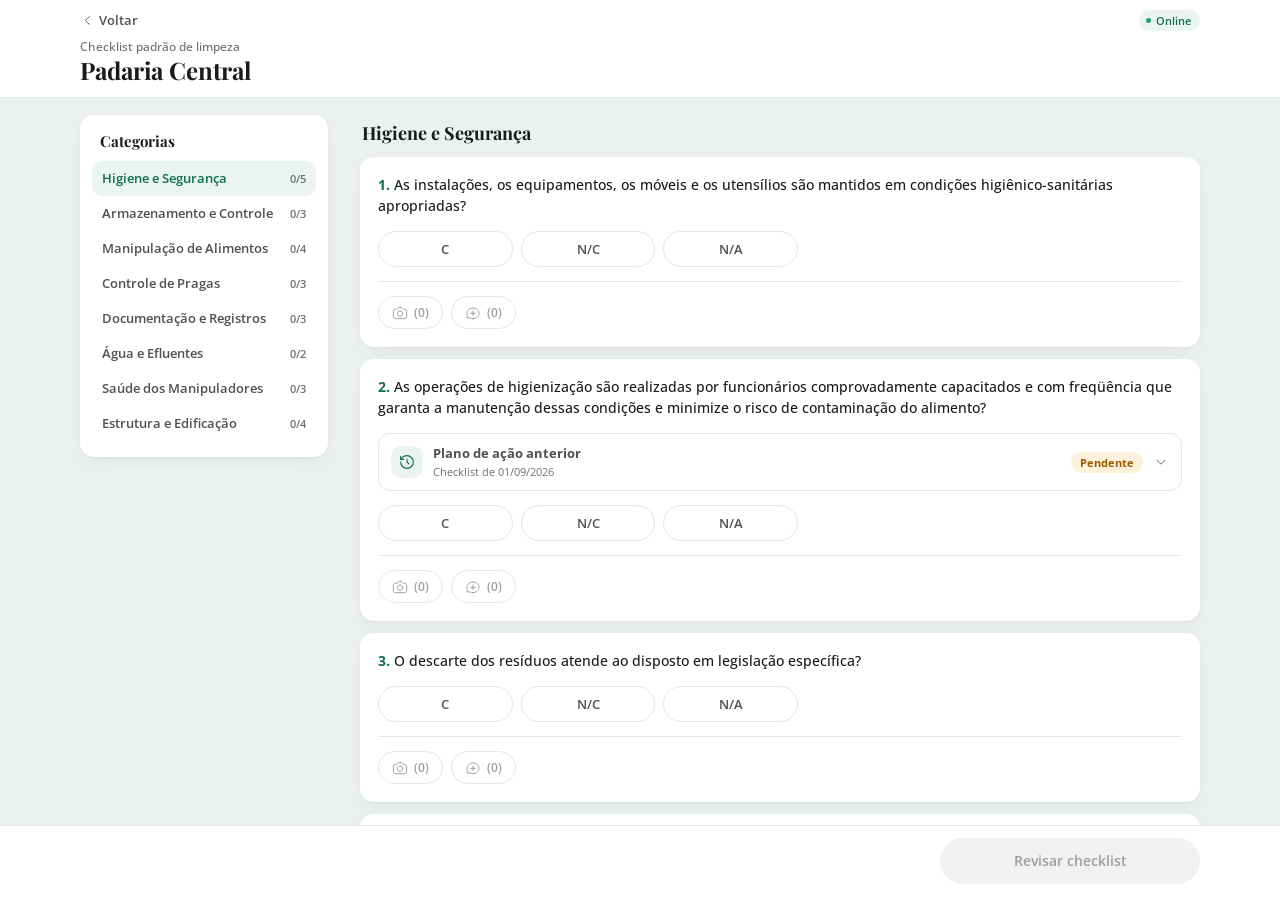
==== commit b15e36b1: "Modelos de checklist e cabeçalho do checklist sem barra de progresso - Nova área Modelos de checklis" ====
--- a/checklist.html
+++ b/checklist.html
@@ -563,10 +563,6 @@
       <div class="header-title-col">
         <p class="header-meta" id="header-meta">Checklist padrão de limpeza</p>
         <p class="header-client">Padaria Central</p>
-      </div>
-      <div class="header-progress-col">
-        <span class="progress-label" id="progress-label">0 de 0 itens</span>
-        <div class="progress-track"><div class="progress-fill" id="progress-fill" style="width:0%"></div></div>
       </div>
     </div>
   </div>
@@ -797,6 +793,22 @@
 
 /* ---------- state ---------- */
 let questions = QUESTIONS_SEED.map((item, i) => newQuestion(i + 1, item.category, item.text));
+/* opções de resposta do modelo: cada uma tem um papel (C = conforme, NC = não conforme e gera plano, NA = não se aplica) */
+let ANSWER_OPTIONS = [{ label:'C', role:'C' }, { label:'N/C', role:'NC' }, { label:'N/A', role:'NA' }];
+(function loadTemplateItems(){
+  try{
+    const t = JSON.parse(localStorage.getItem('checklistTemplateAtivo') || 'null');
+    if (!t) return;
+    if (Array.isArray(t.options) && t.options.length >= 2) ANSWER_OPTIONS = t.options;
+    if (Array.isArray(t.sections) && t.sections.some(sec => sec.items && sec.items.length)){
+      let n = 0;
+      questions = [];
+      t.sections.forEach(sec => (sec.items || []).forEach(text => { if (String(text).trim()) questions.push(newQuestion(++n, sec.name || 'Sem seção', String(text).trim())); }));
+      /* modelo próprio: os planos anteriores de exemplo pertencem ao modelo padrão, não a este */
+      questions.forEach(q => { q.prevPlan = null; });
+    }
+  }catch(e){}
+})();
 let deletePlanTarget = null;   // questionId | null
 let activePlanSheet = null;    // questionId | null
 let lastUsedEndDate = '';      // última data de conclusão confirmada — usada para pré-preencher o próximo plano de ação
@@ -990,8 +1002,8 @@
   const total = questions.length;
   const answered = questions.filter(q => q.answer !== null).length;
   const pct = total === 0 ? 0 : Math.round((answered / total) * 100);
-  document.getElementById('progress-label').textContent = `${answered} de ${total} itens`;
-  document.getElementById('progress-fill').style.width = pct + '%';
+  const pl = document.getElementById('progress-label'); if (pl) pl.textContent = `${answered} de ${total} itens`;
+  const pf = document.getElementById('progress-fill'); if (pf) pf.style.width = pct + '%';
 }
 
 function renderQuestions(){
@@ -1020,9 +1032,8 @@
       ${renderPrevPlan(q)}
 
       <div class="answer-row">
-        <button class="answer-btn ans-c ${q.answer === 'C' ? 'selected' : ''}" data-q="${q.id}" data-val="C">C</button>
-        <button class="answer-btn ans-nc ${q.answer === 'NC' ? 'selected' : ''}" data-q="${q.id}" data-val="NC">N/C</button>
-        <button class="answer-btn ans-na ${q.answer === 'NA' ? 'selected' : ''}" data-q="${q.id}" data-val="NA">N/A</button>
+        ${ANSWER_OPTIONS.map((o, i) => { const on = q.answer === o.role && (q.opt == null ? ANSWER_OPTIONS.findIndex(x => x.role === o.role) === i : q.opt === i);
+          return `<button class="answer-btn ans-${o.role.toLowerCase()} ${on ? 'selected' : ''}" data-q="${q.id}" data-val="${o.role}" data-opt="${i}">${escapeHtml(o.label)}</button>`; }).join('')}
       </div>
 
       <div class="qa-divider"></div>
@@ -2244,9 +2255,10 @@
   document.querySelectorAll('.answer-btn').forEach(btn => {
     btn.onclick = () => {
       const q = findQuestion(btn.dataset.q);
-      const val = btn.dataset.val;
-      const alreadySelected = q.answer === val;
+      const val = btn.dataset.val, opt = +btn.dataset.opt;
+      const alreadySelected = q.answer === val && (q.opt == null || q.opt === opt);
       q.answer = alreadySelected ? null : val;
+      q.opt = alreadySelected ? null : opt;
       render();
     };
   });
